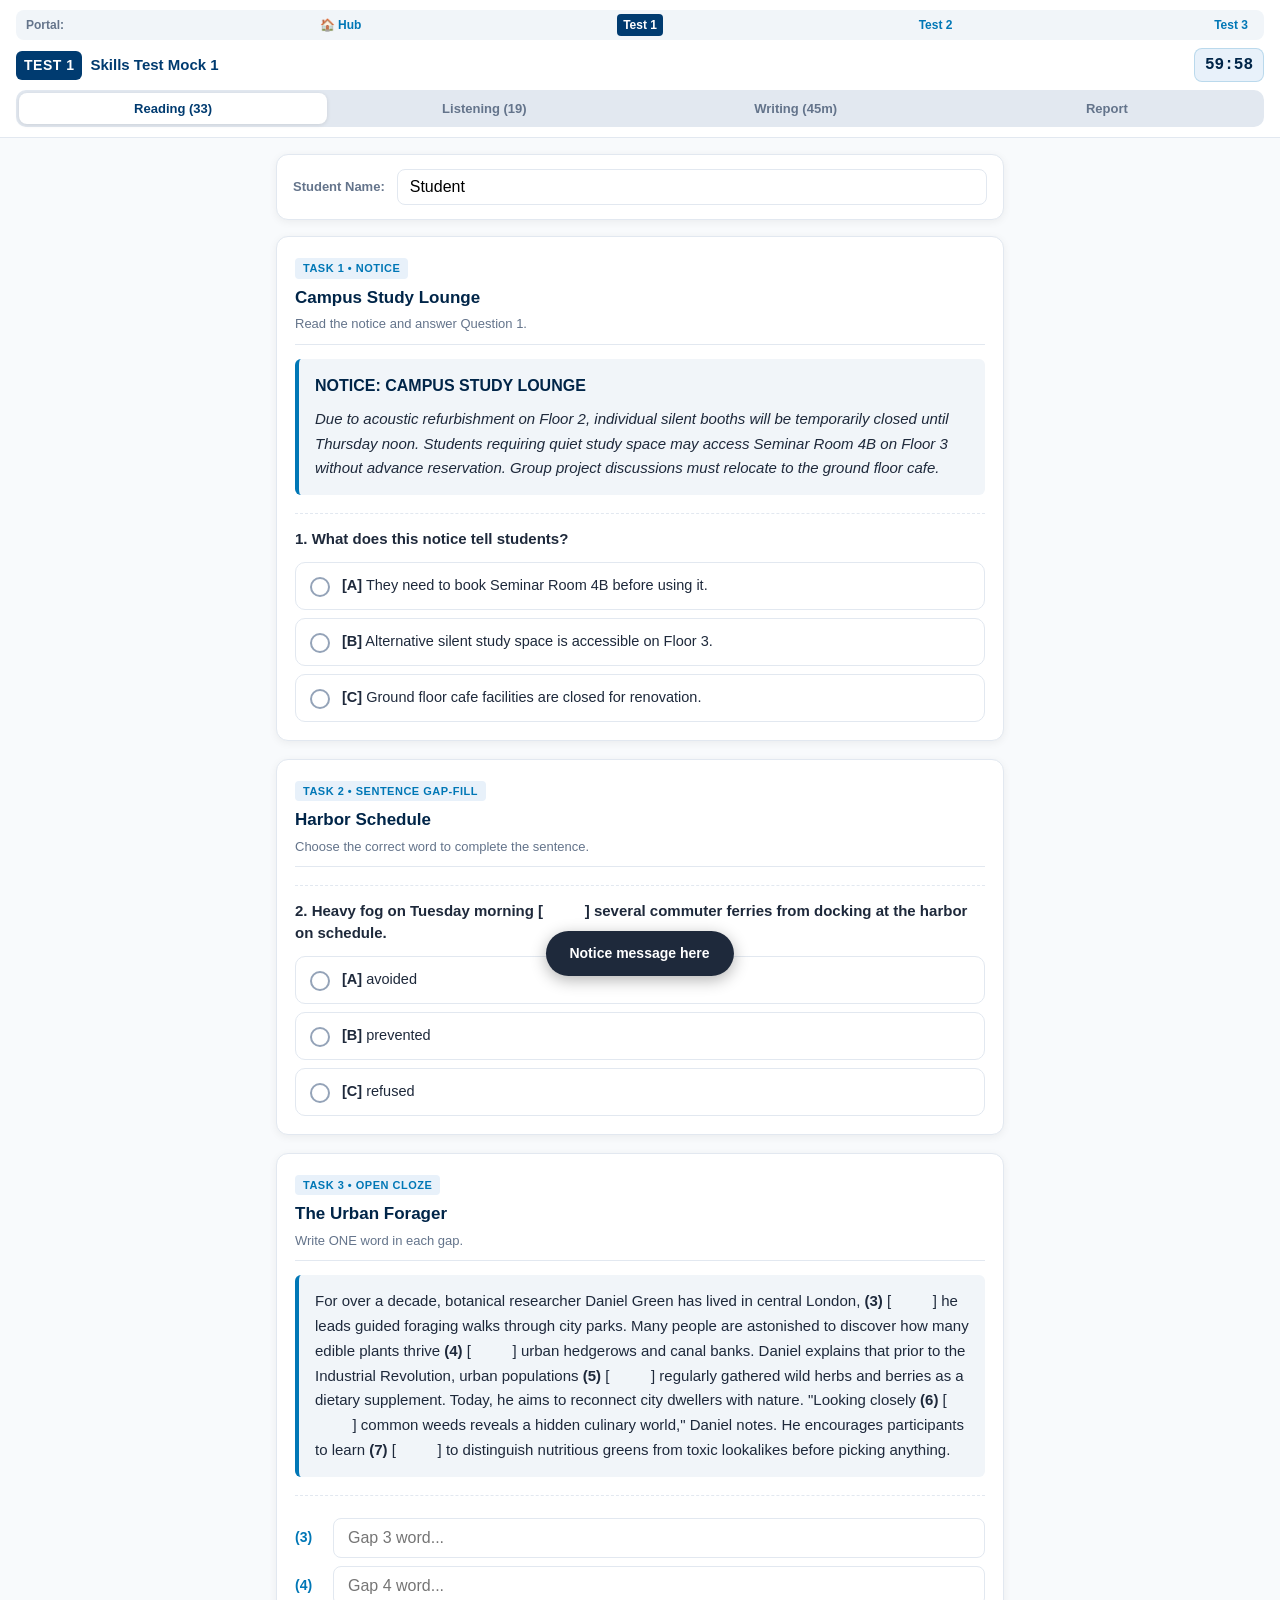
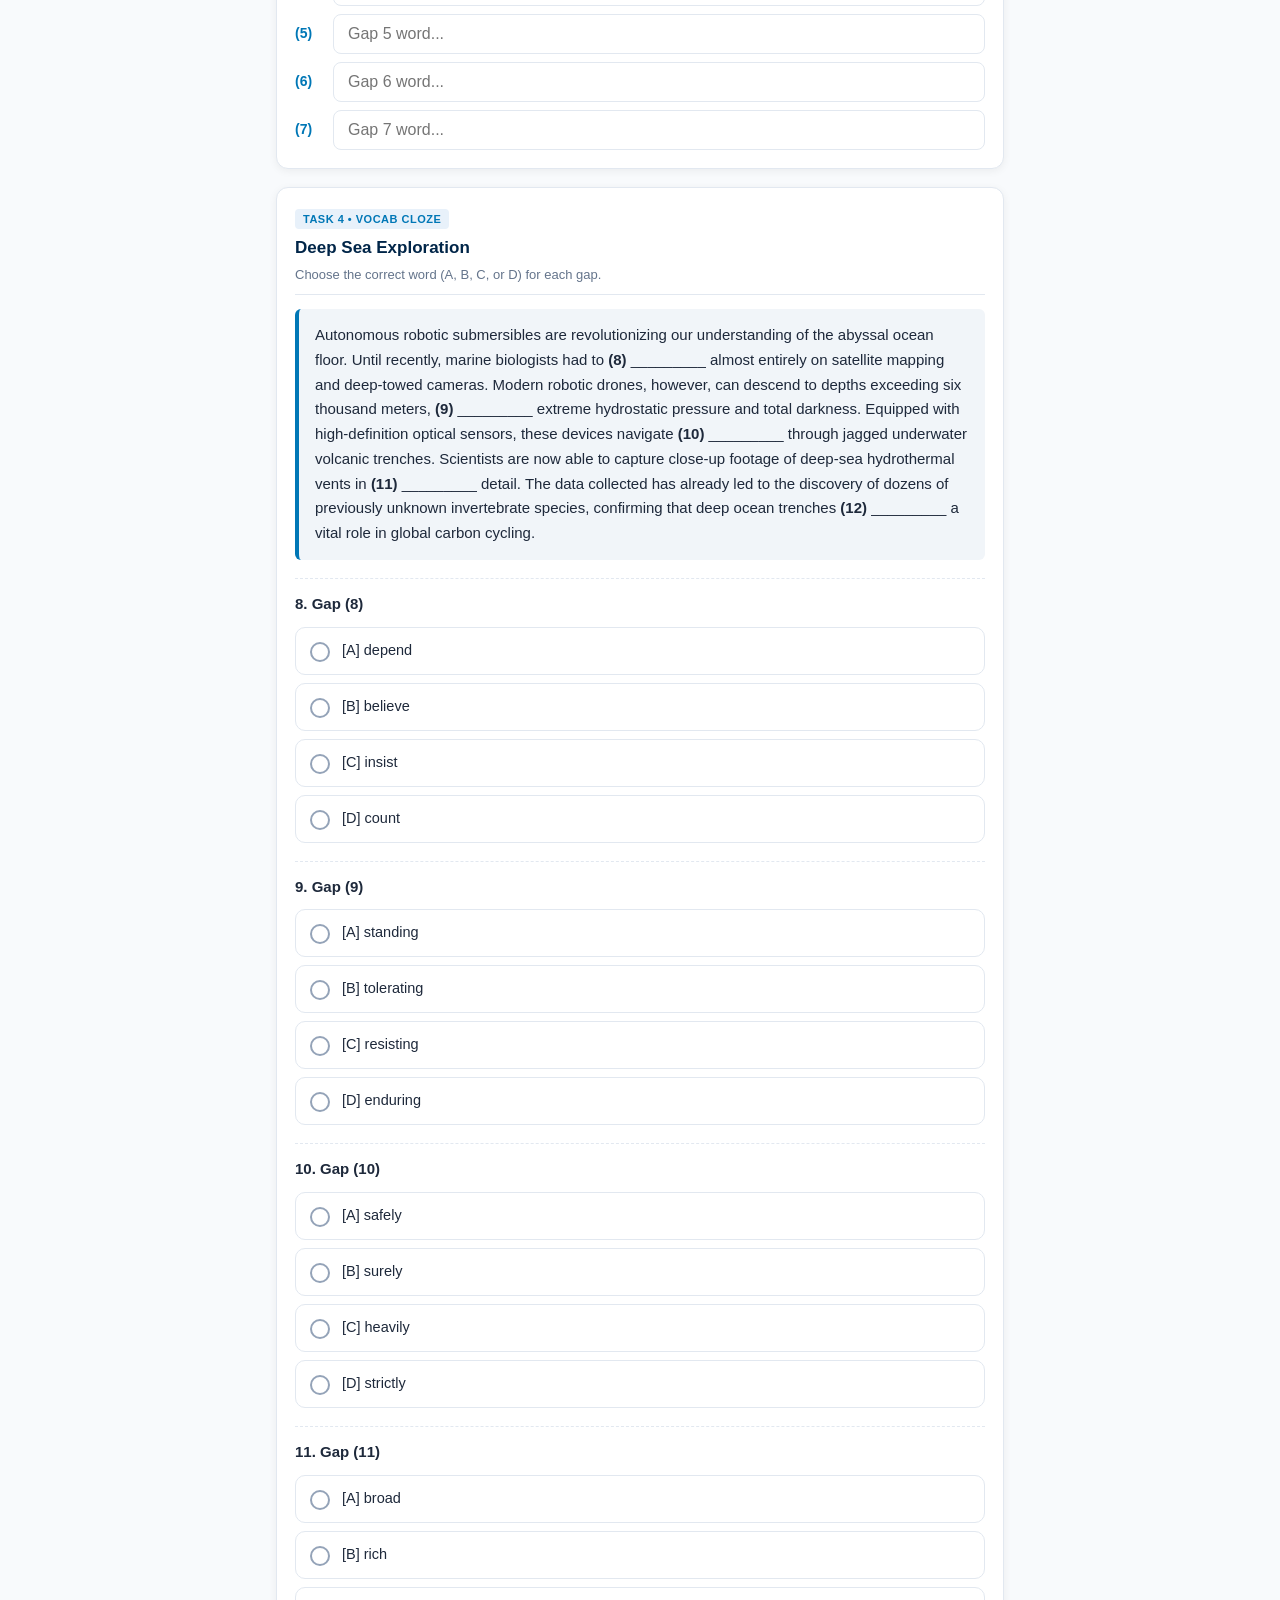
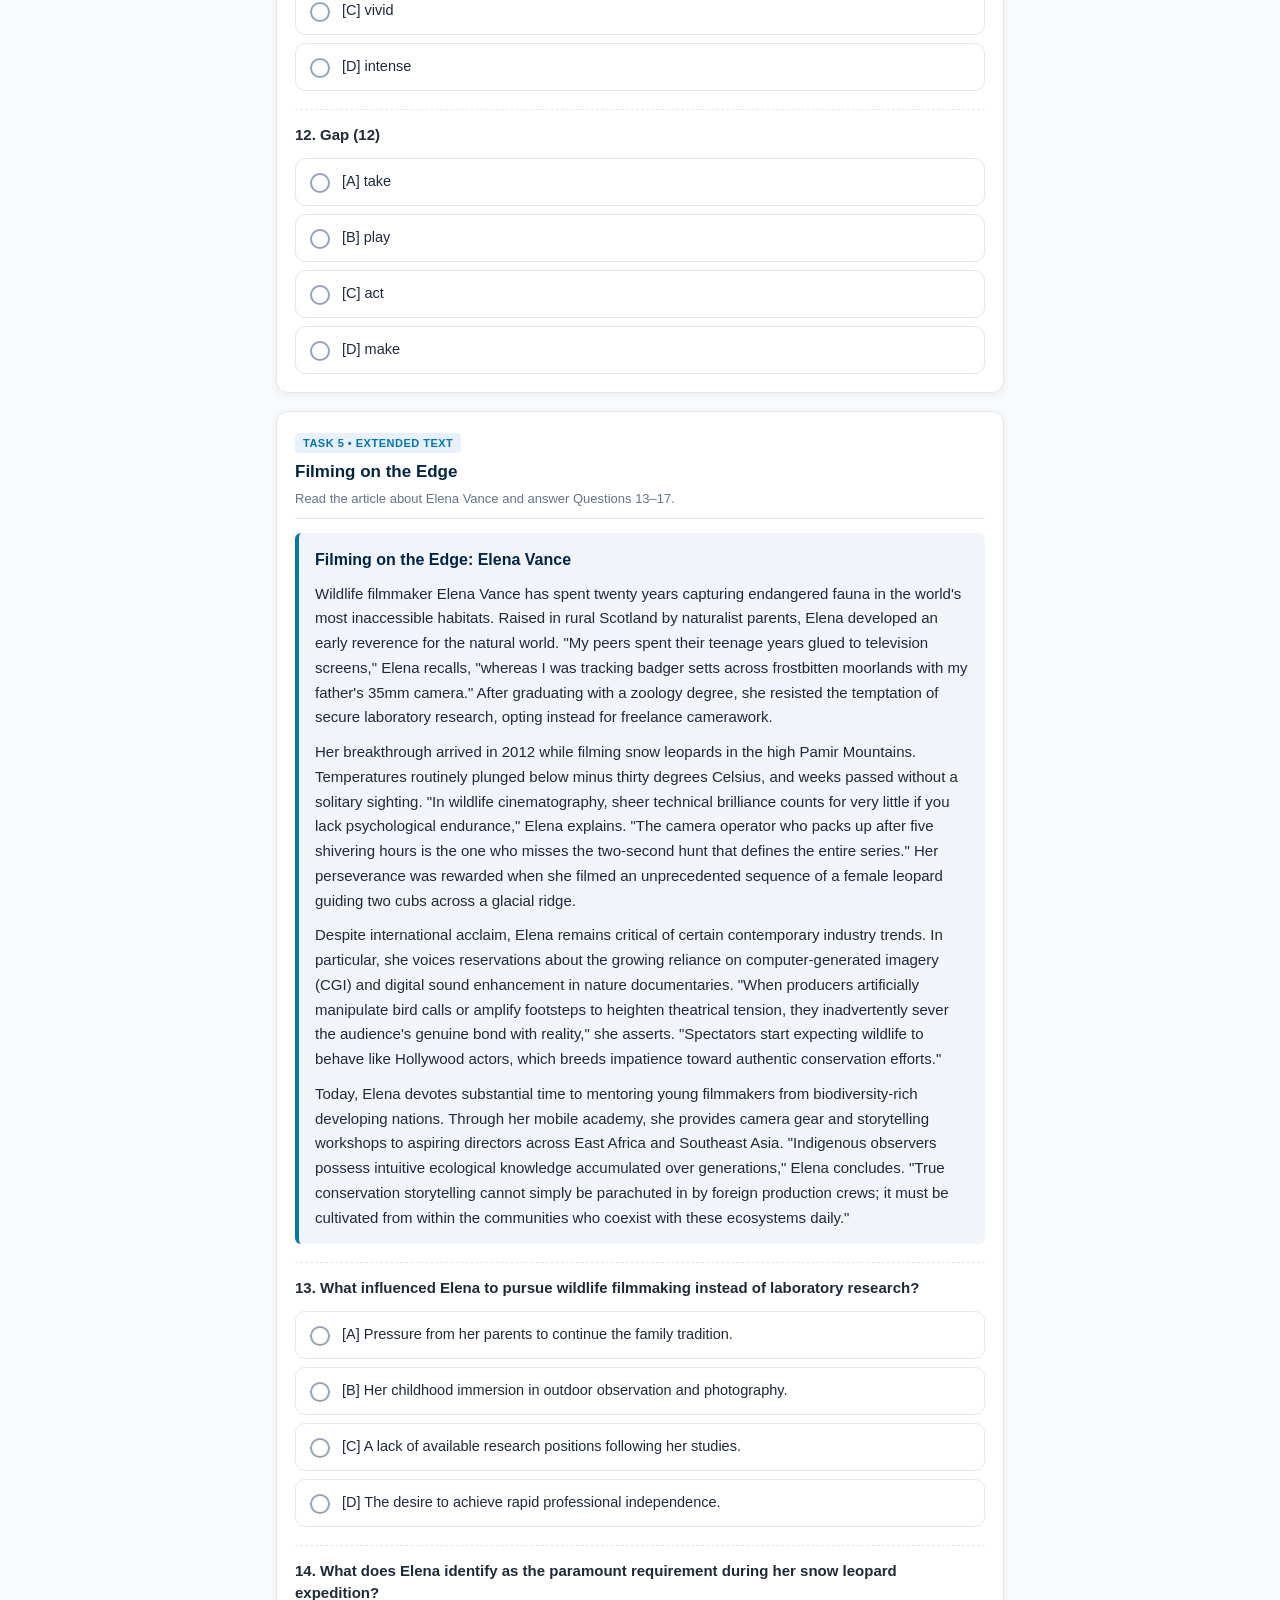
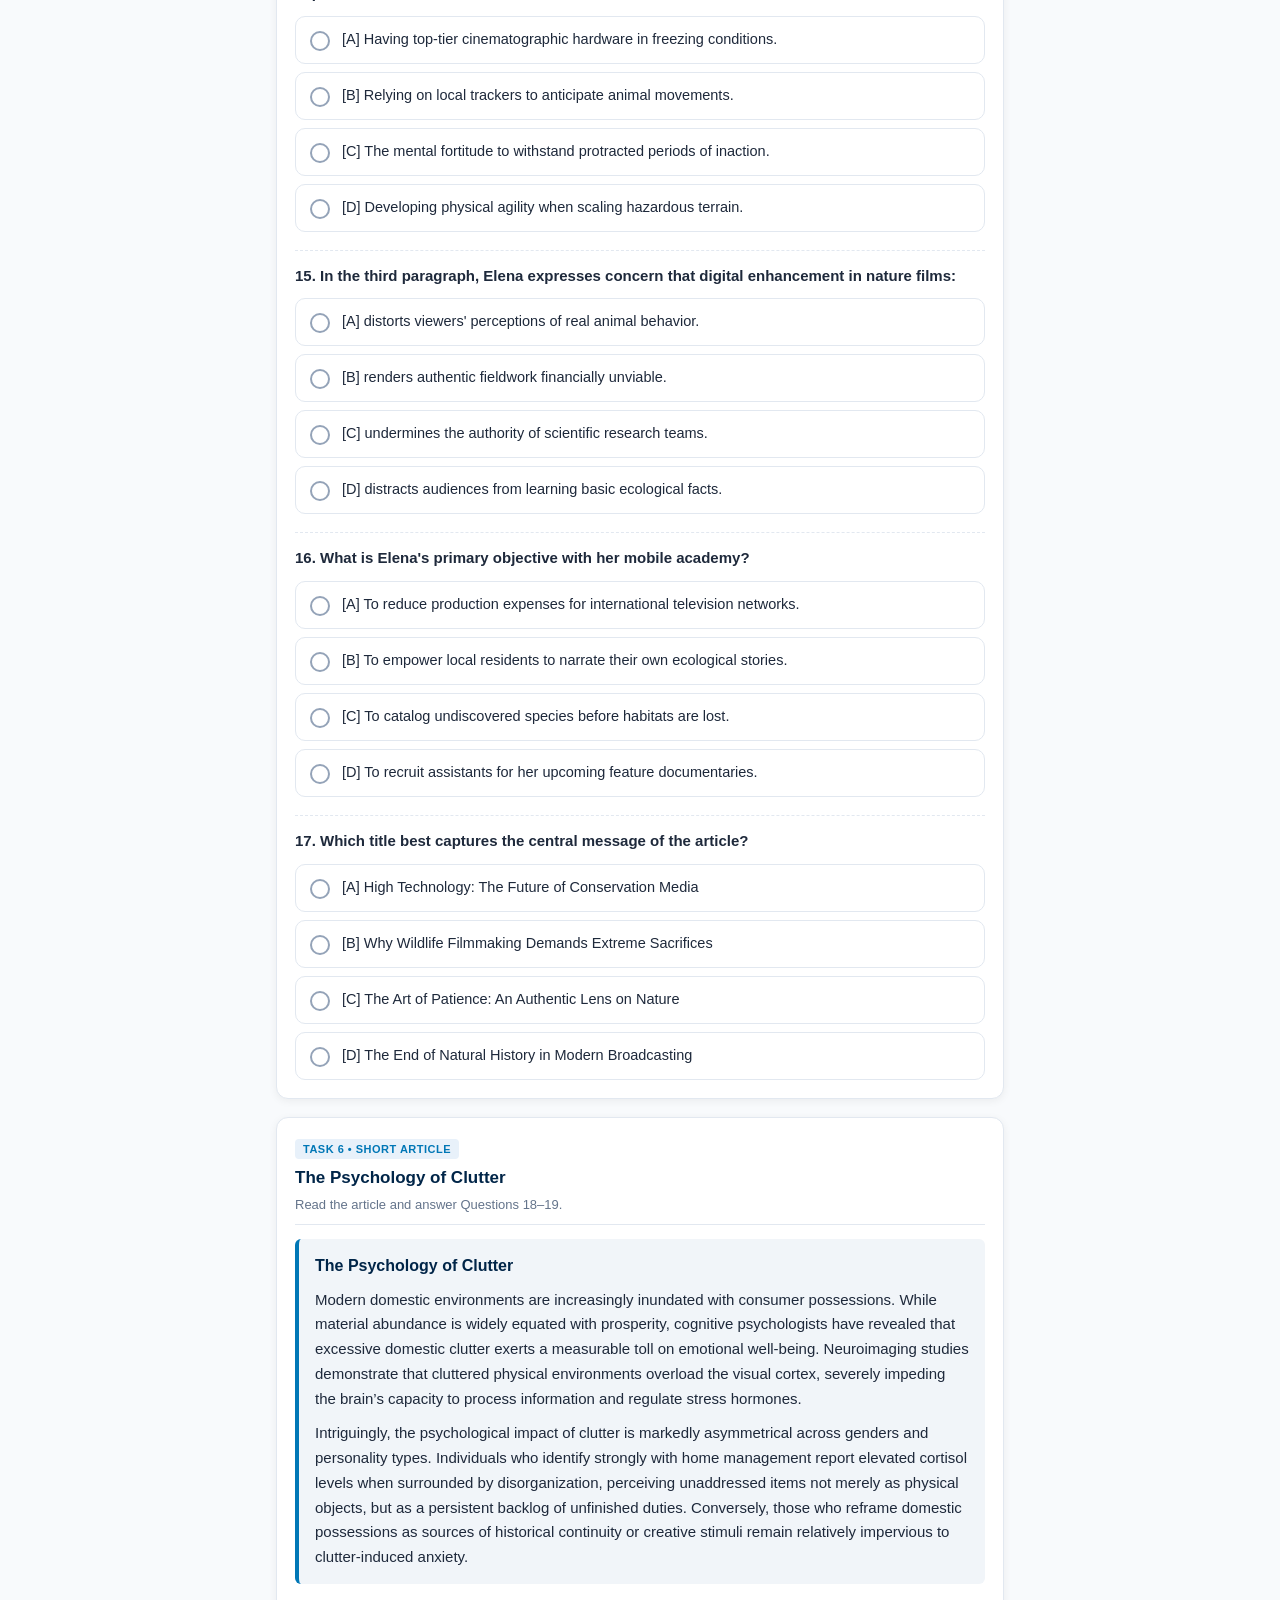
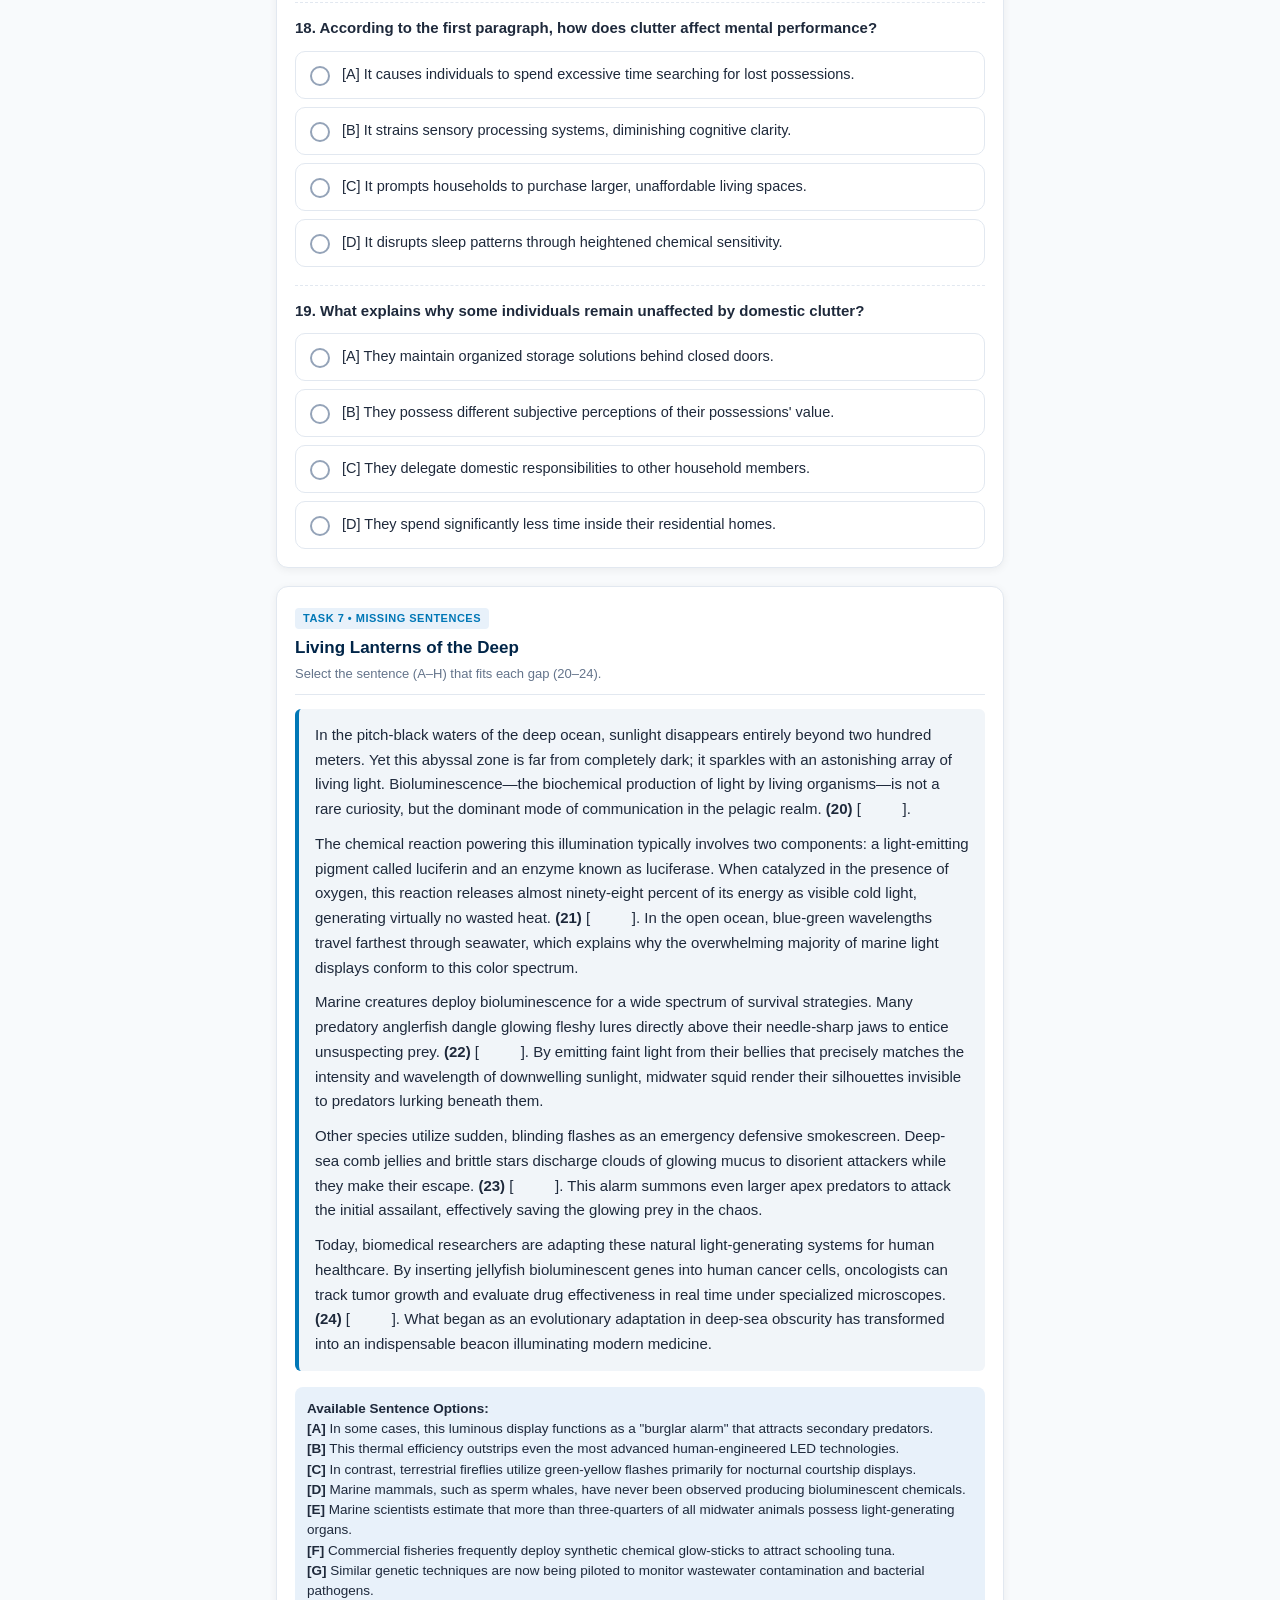
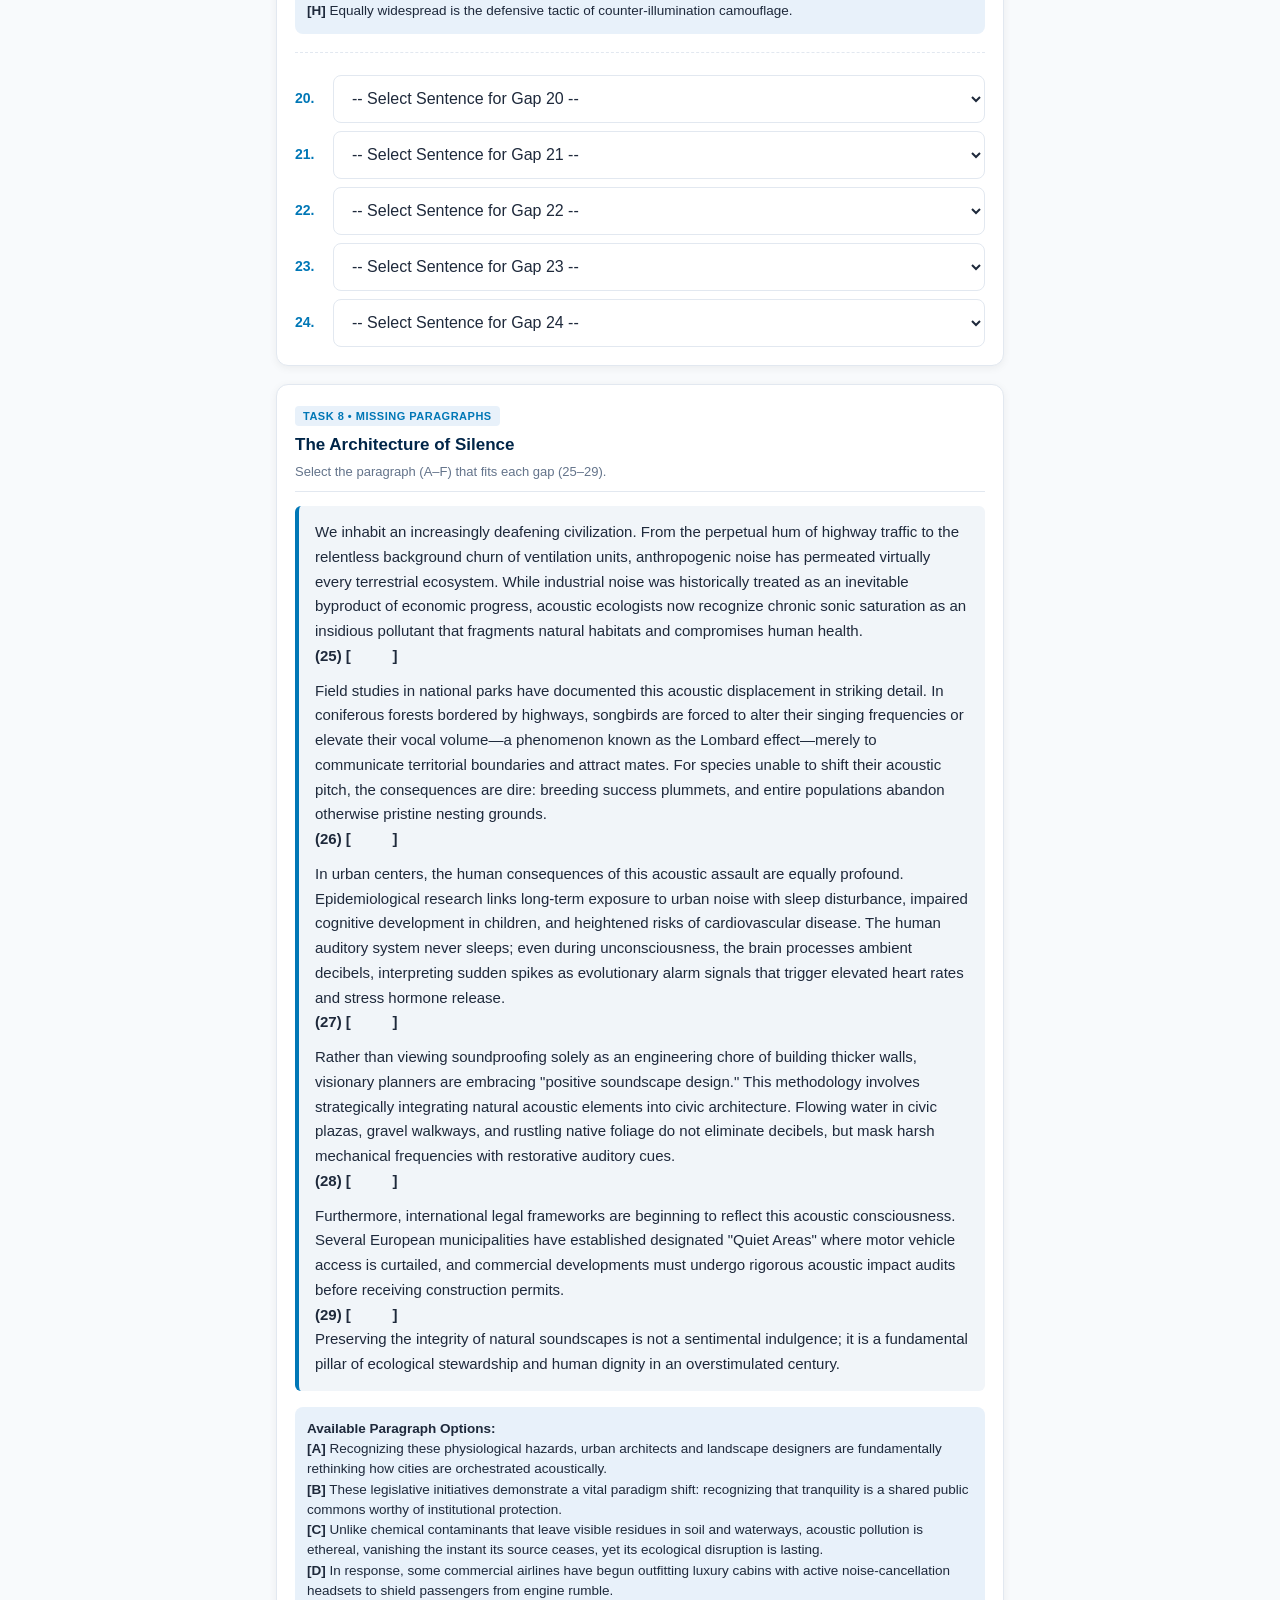
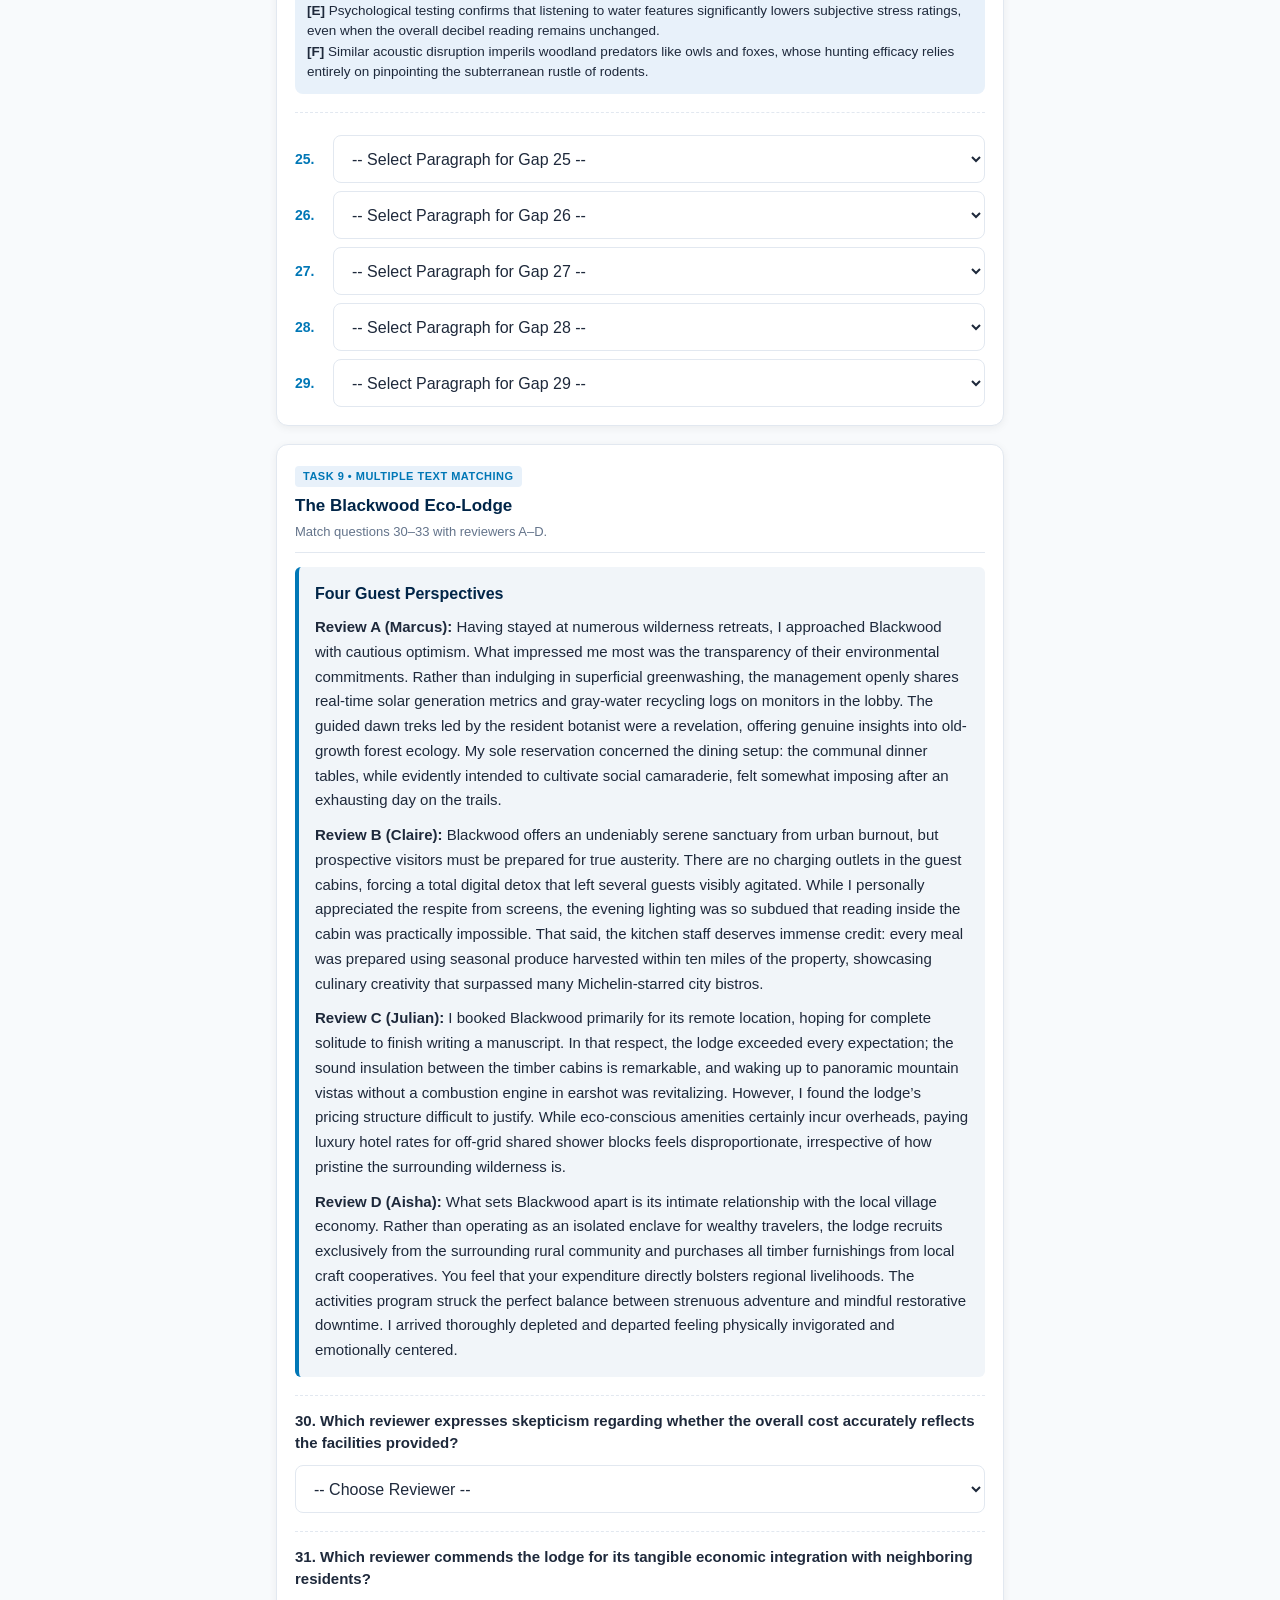
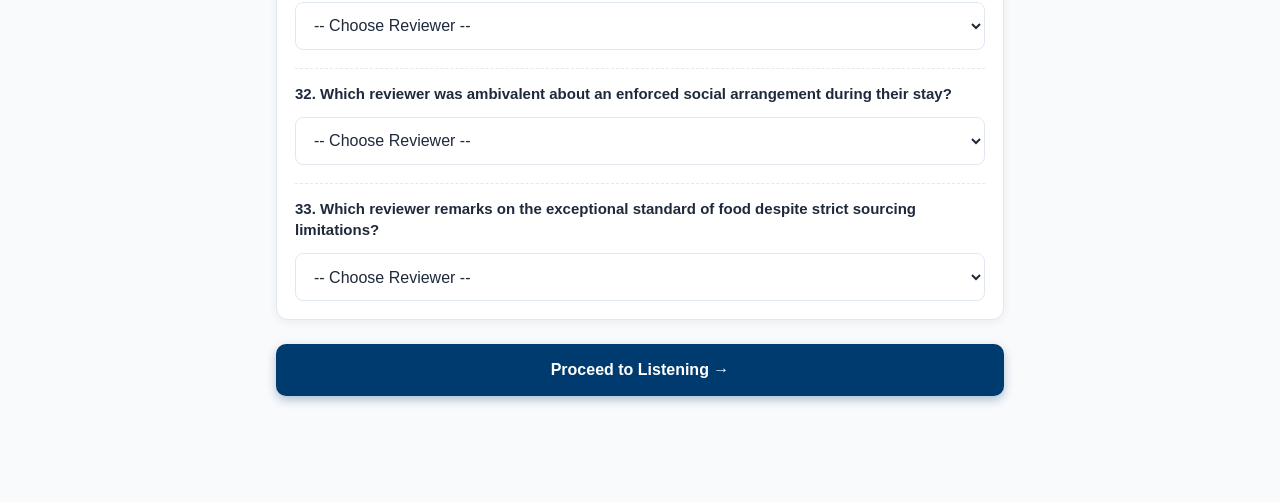
==== mock_test_1/index.html @ 04e4eb29 "Add Mock Test 2 and Mock Test 3 narrative suites with multi-test portal hub" ====
<!DOCTYPE html>
<html lang="en">
<head>
  <meta charset="UTF-8">
  <meta name="viewport" content="width=device-width, initial-scale=1.0, maximum-scale=1.0, user-scalable=no, viewport-fit=cover">
  <title>Cambridge English Skills Test — Mock Test 1</title>
  <style>
    :root {
      --primary: #003b70;
      --primary-dark: #002548;
      --primary-light: #e8f1fa;
      --secondary: #0077b6;
      --accent: #e63946;
      --success: #1b8a5a;
      --success-light: #e6f7ef;
      --warning: #f59e0b;
      --danger: #dc2626;
      --danger-light: #fee2e2;
      --bg: #f8fafc;
      --card-bg: #ffffff;
      --text: #1e293b;
      --text-muted: #64748b;
      --border: #e2e8f0;
      --border-focus: #0077b6;
      --radius: 12px;
      --shadow: 0 2px 8px rgba(0,0,0,0.06);
      --font-family: -apple-system, BlinkMacSystemFont, "Segoe UI", Roboto, Helvetica, Arial, sans-serif;
    }

    * {
      box-sizing: border-box;
      margin: 0;
      padding: 0;
      -webkit-tap-highlight-color: transparent;
      -webkit-text-size-adjust: 100%;
    }

    body {
      font-family: var(--font-family);
      background-color: var(--bg);
      color: var(--text);
      line-height: 1.5;
      padding-bottom: 90px;
    }

    /* Sticky Navigation Header */
    header {
      position: sticky;
      top: 0;
      z-index: 100;
      background: rgba(255, 255, 255, 0.95);
      backdrop-filter: blur(10px);
      -webkit-backdrop-filter: blur(10px);
      border-bottom: 1px solid var(--border);
      padding: max(10px, env(safe-area-inset-top)) 16px 10px;
    }

    .header-top {
      display: flex;
      justify-content: space-between;
      align-items: center;
      margin-bottom: 8px;
    }

    .logo-badge {
      display: flex;
      align-items: center;
      gap: 8px;
    }

    .badge-icon {
      background: var(--primary);
      color: white;
      font-weight: 700;
      font-size: 14px;
      padding: 4px 8px;
      border-radius: 6px;
      letter-spacing: 0.5px;
    }

    .badge-title {
      font-size: 15px;
      font-weight: 700;
      color: var(--primary);
    }

    .timer-badge {
      font-family: monospace;
      font-size: 16px;
      font-weight: 700;
      color: var(--primary-dark);
      background: var(--primary-light);
      padding: 4px 10px;
      border-radius: 8px;
      border: 1px solid rgba(0, 119, 182, 0.2);
    }

    /* Section Tabs */
    .tab-bar {
      display: flex;
      background: #e2e8f0;
      padding: 3px;
      border-radius: 10px;
      gap: 3px;
    }

    .tab-btn {
      flex: 1;
      border: none;
      background: transparent;
      padding: 8px 4px;
      font-size: 13px;
      font-weight: 600;
      color: var(--text-muted);
      border-radius: 8px;
      cursor: pointer;
      text-align: center;
      transition: all 0.2s ease;
      white-space: nowrap;
    }

    .tab-btn.active {
      background: white;
      color: var(--primary);
      box-shadow: 0 1px 4px rgba(0,0,0,0.1);
    }

    .container {
      max-width: 760px;
      margin: 0 auto;
      padding: 16px;
    }

    /* Candidate Info Bar */
    .candidate-card {
      background: white;
      border-radius: var(--radius);
      padding: 14px 16px;
      margin-bottom: 16px;
      box-shadow: var(--shadow);
      border: 1px solid var(--border);
      display: flex;
      gap: 12px;
      align-items: center;
    }

    .candidate-card label {
      font-size: 13px;
      font-weight: 600;
      color: var(--text-muted);
      white-space: nowrap;
    }

    .candidate-card input {
      flex: 1;
      border: 1px solid var(--border);
      border-radius: 8px;
      padding: 8px 12px;
      font-size: 16px; /* Prevents iOS auto-zoom */
      font-family: inherit;
    }

    /* Section Containers */
    .section-view {
      display: none;
    }

    .section-view.active {
      display: block;
      animation: fadeIn 0.2s ease;
    }

    @keyframes fadeIn {
      from { opacity: 0; transform: translateY(4px); }
      to { opacity: 1; transform: translateY(0); }
    }

    /* Task Card */
    .task-card {
      background: var(--card-bg);
      border-radius: var(--radius);
      padding: 18px;
      margin-bottom: 18px;
      box-shadow: var(--shadow);
      border: 1px solid var(--border);
    }

    .task-header {
      border-bottom: 1px solid var(--border);
      padding-bottom: 10px;
      margin-bottom: 14px;
    }

    .task-tag {
      display: inline-block;
      font-size: 11px;
      font-weight: 700;
      text-transform: uppercase;
      letter-spacing: 0.5px;
      color: var(--secondary);
      background: var(--primary-light);
      padding: 2px 8px;
      border-radius: 4px;
      margin-bottom: 6px;
    }

    .task-title {
      font-size: 17px;
      font-weight: 700;
      color: var(--primary-dark);
    }

    .task-instructions {
      font-size: 13px;
      color: var(--text-muted);
      margin-top: 4px;
    }

    /* Reading Passage Box */
    .passage-box {
      background: #f1f5f9;
      border-left: 4px solid var(--secondary);
      border-radius: 6px;
      padding: 14px 16px;
      margin-bottom: 16px;
      font-size: 15px;
      line-height: 1.65;
    }

    .passage-box p {
      margin-bottom: 10px;
    }
    .passage-box p:last-child {
      margin-bottom: 0;
    }

    .passage-title {
      font-weight: 700;
      font-size: 16px;
      color: var(--primary-dark);
      margin-bottom: 8px;
    }

    /* Question Item */
    .question-block {
      margin-top: 18px;
      padding-top: 14px;
      border-top: 1px dashed var(--border);
    }
    .question-block:first-of-type {
      margin-top: 0;
      padding-top: 0;
      border-top: none;
    }

    .question-stem {
      font-size: 15px;
      font-weight: 600;
      color: var(--text);
      margin-bottom: 12px;
      line-height: 1.45;
    }

    /* Radio / Selection Options (Touch-Friendly Cards) */
    .options-grid {
      display: flex;
      flex-direction: column;
      gap: 8px;
    }

    .option-card {
      display: flex;
      align-items: flex-start;
      gap: 12px;
      background: white;
      border: 1.5px solid var(--border);
      border-radius: 10px;
      padding: 12px 14px;
      cursor: pointer;
      transition: all 0.15s ease;
      min-height: 48px; /* Touch target size */
    }

    .option-card:hover, .option-card:active {
      border-color: var(--secondary);
      background: #f8fafc;
    }

    .option-card input[type="radio"] {
      appearance: none;
      -webkit-appearance: none;
      width: 20px;
      height: 20px;
      border: 2px solid #94a3b8;
      border-radius: 50%;
      outline: none;
      margin-top: 2px;
      flex-shrink: 0;
      display: grid;
      place-content: center;
      transition: all 0.2s ease;
    }

    .option-card input[type="radio"]::before {
      content: "";
      width: 10px;
      height: 10px;
      border-radius: 50%;
      transform: scale(0);
      transition: 0.15s transform ease-in-out;
      background: var(--primary);
    }

    .option-card input[type="radio"]:checked {
      border-color: var(--primary);
    }

    .option-card input[type="radio"]:checked::before {
      transform: scale(1);
    }

    .option-card.selected {
      border-color: var(--primary);
      background: var(--primary-light);
    }

    .option-label {
      font-size: 14.5px;
      line-height: 1.4;
      flex: 1;
    }

    /* Text Inputs (Gap Fill) */
    .gap-input-wrap {
      display: flex;
      align-items: center;
      gap: 10px;
      margin-top: 8px;
    }

    .gap-input-wrap span {
      font-weight: 700;
      font-size: 14px;
      color: var(--secondary);
      min-width: 28px;
    }

    .gap-text-input {
      width: 100%;
      border: 1.5px solid var(--border);
      border-radius: 8px;
      padding: 10px 14px;
      font-size: 16px; /* Prevents iOS auto-zoom */
      font-family: inherit;
      transition: border-color 0.2s ease;
    }

    .gap-text-input:focus {
      outline: none;
      border-color: var(--border-focus);
      box-shadow: 0 0 0 3px rgba(0, 119, 182, 0.15);
    }

    /* Select Dropdowns */
    .select-input {
      width: 100%;
      border: 1.5px solid var(--border);
      border-radius: 8px;
      padding: 11px 14px;
      font-size: 16px;
      background: white;
      font-family: inherit;
      min-height: 48px;
      outline: none;
      color: var(--text);
    }

    .select-input:focus {
      border-color: var(--border-focus);
    }

    /* Audio Player Component */
    .audio-player-card {
      background: linear-gradient(135deg, #002548, #003b70);
      color: white;
      border-radius: var(--radius);
      padding: 16px;
      margin-bottom: 18px;
      box-shadow: 0 4px 12px rgba(0, 37, 72, 0.25);
    }

    .audio-player-top {
      display: flex;
      justify-content: space-between;
      align-items: center;
      margin-bottom: 12px;
    }

    .audio-title {
      font-size: 14px;
      font-weight: 700;
      letter-spacing: 0.3px;
    }

    .audio-counter {
      font-size: 12px;
      font-weight: 600;
      background: rgba(255, 255, 255, 0.2);
      padding: 3px 8px;
      border-radius: 20px;
    }

    .audio-counter.depleted {
      background: var(--accent);
      color: white;
    }

    .audio-controls {
      display: flex;
      align-items: center;
      gap: 12px;
    }

    .play-btn {
      width: 48px;
      height: 48px;
      border-radius: 50%;
      border: none;
      background: #00d2d3;
      color: #002548;
      font-size: 18px;
      font-weight: 800;
      cursor: pointer;
      display: grid;
      place-content: center;
      box-shadow: 0 2px 6px rgba(0,0,0,0.2);
      transition: transform 0.1s ease;
      flex-shrink: 0;
    }

    .play-btn:active {
      transform: scale(0.95);
    }

    .play-btn:disabled {
      background: #64748b;
      color: #94a3b8;
      cursor: not-allowed;
      transform: none;
    }

    .audio-progress-bar {
      flex: 1;
      height: 8px;
      background: rgba(255, 255, 255, 0.25);
      border-radius: 4px;
      overflow: hidden;
      position: relative;
    }

    .audio-progress-fill {
      height: 100%;
      width: 0%;
      background: #00d2d3;
      transition: width 0.1s linear;
    }

    .audio-time-label {
      font-size: 12px;
      font-family: monospace;
      color: #cbd5e1;
      min-width: 40px;
      text-align: right;
    }

    /* Writing Section */
    .writing-checklist {
      background: #f0fdf4;
      border: 1px solid #bbf7d0;
      border-radius: 8px;
      padding: 12px;
      margin: 12px 0 16px;
    }

    .writing-checklist h4 {
      font-size: 13px;
      font-weight: 700;
      color: var(--success);
      margin-bottom: 6px;
    }

    .writing-checklist ul {
      list-style: none;
      font-size: 13px;
      color: #166534;
    }

    .writing-checklist li::before {
      content: "✓ ";
      font-weight: bold;
    }

    .essay-textarea {
      width: 100%;
      min-height: 220px;
      border: 1.5px solid var(--border);
      border-radius: 10px;
      padding: 14px;
      font-size: 16px; /* Crucial for iOS Safari */
      font-family: inherit;
      line-height: 1.6;
      resize: vertical;
    }

    .essay-textarea:focus {
      outline: none;
      border-color: var(--border-focus);
      box-shadow: 0 0 0 3px rgba(0, 119, 182, 0.15);
    }

    .writing-footer {
      display: flex;
      justify-content: space-between;
      align-items: center;
      margin-top: 10px;
    }

    .word-count-badge {
      font-size: 13px;
      font-weight: 700;
      padding: 4px 10px;
      border-radius: 6px;
      background: #e2e8f0;
      color: var(--text-muted);
    }

    .word-count-badge.valid {
      background: var(--success-light);
      color: var(--success);
    }

    .save-indicator {
      font-size: 12px;
      color: var(--text-muted);
    }

    /* Action Buttons Bar */
    .action-bar {
      margin-top: 24px;
      display: flex;
      flex-direction: column;
      gap: 10px;
    }

    .btn {
      width: 100%;
      padding: 15px;
      border-radius: 10px;
      font-size: 16px;
      font-weight: 700;
      border: none;
      cursor: pointer;
      text-align: center;
      transition: all 0.2s ease;
      min-height: 52px;
      display: flex;
      align-items: center;
      justify-content: center;
      gap: 8px;
    }

    .btn-primary {
      background: var(--primary);
      color: white;
      box-shadow: 0 4px 10px rgba(0, 59, 112, 0.3);
    }

    .btn-primary:active {
      background: var(--primary-dark);
      transform: translateY(1px);
    }

    .btn-secondary {
      background: white;
      color: var(--primary);
      border: 1.5px solid var(--primary);
    }

    .btn-secondary:active {
      background: var(--primary-light);
    }

    .btn-success {
      background: var(--success);
      color: white;
      box-shadow: 0 4px 10px rgba(27, 138, 90, 0.25);
    }

    /* Results Screen */
    .score-card {
      background: white;
      border-radius: var(--radius);
      padding: 24px 20px;
      box-shadow: var(--shadow);
      text-align: center;
      margin-bottom: 20px;
      border: 1px solid var(--border);
    }

    .cefr-badge {
      display: inline-block;
      font-size: 32px;
      font-weight: 900;
      color: var(--primary);
      background: var(--primary-light);
      padding: 8px 24px;
      border-radius: 12px;
      margin-bottom: 12px;
      letter-spacing: 1px;
    }

    .score-summary {
      display: flex;
      justify-content: center;
      gap: 20px;
      margin: 16px 0;
    }

    .score-sub-box {
      background: #f8fafc;
      padding: 12px 16px;
      border-radius: 8px;
      border: 1px solid var(--border);
    }

    .score-sub-box .val {
      font-size: 22px;
      font-weight: 800;
      color: var(--primary-dark);
    }

    .score-sub-box .lbl {
      font-size: 12px;
      color: var(--text-muted);
      text-transform: uppercase;
      font-weight: 600;
    }

    .feedback-box {
      text-align: left;
      background: #f1f5f9;
      border-radius: 8px;
      padding: 14px;
      font-size: 14px;
      line-height: 1.55;
      margin-top: 14px;
    }

    /* Explanation Card */
    .review-item {
      background: white;
      border-radius: 10px;
      padding: 14px;
      margin-bottom: 12px;
      border: 1px solid var(--border);
    }

    .review-item.correct {
      border-left: 5px solid var(--success);
    }

    .review-item.incorrect {
      border-left: 5px solid var(--danger);
    }

    .review-header {
      display: flex;
      justify-content: space-between;
      align-items: center;
      margin-bottom: 8px;
    }

    .q-number {
      font-weight: 700;
      font-size: 14px;
    }

    .status-badge {
      font-size: 12px;
      font-weight: 700;
      padding: 2px 8px;
      border-radius: 4px;
    }

    .status-badge.correct {
      background: var(--success-light);
      color: var(--success);
    }

    .status-badge.incorrect {
      background: var(--danger-light);
      color: var(--danger);
    }

    .ans-comparison {
      font-size: 13.5px;
      margin-bottom: 8px;
    }

    .rationale-toggle {
      background: none;
      border: none;
      color: var(--secondary);
      font-size: 13px;
      font-weight: 600;
      cursor: pointer;
      display: inline-flex;
      align-items: center;
      gap: 4px;
      padding: 4px 0;
    }

    .rationale-content {
      display: none;
      background: #f8fafc;
      border: 1px solid #e2e8f0;
      border-radius: 8px;
      padding: 12px;
      font-size: 13px;
      margin-top: 8px;
      line-height: 1.5;
    }

    .rationale-content.open {
      display: block;
    }

    /* Toast Notification for Mobile */
    #toast {
      position: fixed;
      bottom: 24px;
      left: 50%;
      transform: translateX(-50%) translateY(100px);
      background: #1e293b;
      color: white;
      padding: 12px 24px;
      border-radius: 30px;
      font-size: 14px;
      font-weight: 600;
      z-index: 1000;
      box-shadow: 0 4px 16px rgba(0,0,0,0.3);
      transition: transform 0.25s ease-out;
      pointer-events: none;
      white-space: nowrap;
    }

    #toast.show {
      transform: translateX(-50%) translateY(0);
    }
  </style>
</head>
<body>

  <!-- Sticky Header -->
  <header>
    <div style="display:flex; justify-content:space-between; align-items:center; background:#f1f5f9; padding:4px 10px; border-radius:8px; margin-bottom:8px; font-size:12px; font-weight:600;">
      <span style="color:#64748b;">Portal:</span>
      <a href="../index.html" style="color:#0077b6; text-decoration:none; padding:2px 6px;">🏠 Hub</a>
      <a href="../mock_test_1/index.html" style="background:#003b70; color:white; text-decoration:none; padding:2px 6px; border-radius:4px;">Test 1</a>
      <a href="../mock_test_2/index.html" style="color:#0077b6; text-decoration:none; padding:2px 6px;">Test 2</a>
      <a href="../mock_test_3/index.html" style="color:#0077b6; text-decoration:none; padding:2px 6px;">Test 3</a>
    </div>
    <div class="header-top">
      <div class="logo-badge">
        <span class="badge-icon">TEST 1</span>
        <span class="badge-title">Skills Test Mock 1</span>
      </div>
      <div class="timer-badge" id="examTimer">60:00</div>
    </div>
    <div class="tab-bar">
      <button class="tab-btn active" onclick="switchSection('reading')">Reading (33)</button>
      <button class="tab-btn" onclick="switchSection('listening')">Listening (19)</button>
      <button class="tab-btn" onclick="switchSection('writing')">Writing (45m)</button>
      <button class="tab-btn" onclick="switchSection('results')">Report</button>
    </div>
  </header>

  <div class="container">

    <!-- Candidate Header -->
    <div class="candidate-card">
      <label for="candidateName">Student Name:</label>
      <input type="text" id="candidateName" placeholder="Enter student name..." value="Student">
    </div>

    <!-- ================= SECTION 1: READING ================= -->
    <div id="section-reading" class="section-view active">
      
      <!-- Task 1: Notice (Q1) -->
      <div class="task-card">
        <div class="task-header">
          <span class="task-tag">Task 1 &bull; Notice</span>
          <h3 class="task-title">Campus Study Lounge</h3>
          <div class="task-instructions">Read the notice and answer Question 1.</div>
        </div>
        <div class="passage-box">
          <div class="passage-title">NOTICE: CAMPUS STUDY LOUNGE</div>
          <p><em>Due to acoustic refurbishment on Floor 2, individual silent booths will be temporarily closed until Thursday noon. Students requiring quiet study space may access Seminar Room 4B on Floor 3 without advance reservation. Group project discussions must relocate to the ground floor cafe.</em></p>
        </div>
        <div class="question-block">
          <div class="question-stem">1. What does this notice tell students?</div>
          <div class="options-grid">
            <label class="option-card" onclick="selectOption(this)">
              <input type="radio" name="r_q1" value="A">
              <span class="option-label"><strong>[A]</strong> They need to book Seminar Room 4B before using it.</span>
            </label>
            <label class="option-card" onclick="selectOption(this)">
              <input type="radio" name="r_q1" value="B">
              <span class="option-label"><strong>[B]</strong> Alternative silent study space is accessible on Floor 3.</span>
            </label>
            <label class="option-card" onclick="selectOption(this)">
              <input type="radio" name="r_q1" value="C">
              <span class="option-label"><strong>[C]</strong> Ground floor cafe facilities are closed for renovation.</span>
            </label>
          </div>
        </div>
      </div>

      <!-- Task 2: Sentence Cloze (Q2) -->
      <div class="task-card">
        <div class="task-header">
          <span class="task-tag">Task 2 &bull; Sentence Gap-Fill</span>
          <h3 class="task-title">Harbor Schedule</h3>
          <div class="task-instructions">Choose the correct word to complete the sentence.</div>
        </div>
        <div class="question-block">
          <div class="question-stem">2. Heavy fog on Tuesday morning [ &nbsp;&nbsp;&nbsp;&nbsp;&nbsp;&nbsp;&nbsp;&nbsp; ] several commuter ferries from docking at the harbor on schedule.</div>
          <div class="options-grid">
            <label class="option-card" onclick="selectOption(this)">
              <input type="radio" name="r_q2" value="A">
              <span class="option-label"><strong>[A]</strong> avoided</span>
            </label>
            <label class="option-card" onclick="selectOption(this)">
              <input type="radio" name="r_q2" value="B">
              <span class="option-label"><strong>[B]</strong> prevented</span>
            </label>
            <label class="option-card" onclick="selectOption(this)">
              <input type="radio" name="r_q2" value="C">
              <span class="option-label"><strong>[C]</strong> refused</span>
            </label>
          </div>
        </div>
      </div>

      <!-- Task 3: Open Gap-Fill (Q3-Q7) -->
      <div class="task-card">
        <div class="task-header">
          <span class="task-tag">Task 3 &bull; Open Cloze</span>
          <h3 class="task-title">The Urban Forager</h3>
          <div class="task-instructions">Write ONE word in each gap.</div>
        </div>
        <div class="passage-box">
          <p>For over a decade, botanical researcher Daniel Green has lived in central London, <strong>(3)</strong> [ &nbsp;&nbsp;&nbsp;&nbsp;&nbsp;&nbsp;&nbsp;&nbsp; ] he leads guided foraging walks through city parks. Many people are astonished to discover how many edible plants thrive <strong>(4)</strong> [ &nbsp;&nbsp;&nbsp;&nbsp;&nbsp;&nbsp;&nbsp;&nbsp; ] urban hedgerows and canal banks. Daniel explains that prior to the Industrial Revolution, urban populations <strong>(5)</strong> [ &nbsp;&nbsp;&nbsp;&nbsp;&nbsp;&nbsp;&nbsp;&nbsp; ] regularly gathered wild herbs and berries as a dietary supplement. Today, he aims to reconnect city dwellers with nature. "Looking closely <strong>(6)</strong> [ &nbsp;&nbsp;&nbsp;&nbsp;&nbsp;&nbsp;&nbsp;&nbsp; ] common weeds reveals a hidden culinary world," Daniel notes. He encourages participants to learn <strong>(7)</strong> [ &nbsp;&nbsp;&nbsp;&nbsp;&nbsp;&nbsp;&nbsp;&nbsp; ] to distinguish nutritious greens from toxic lookalikes before picking anything.</p>
        </div>
        <div class="question-block">
          <div class="gap-input-wrap">
            <span>(3)</span>
            <input type="text" class="gap-text-input" id="r_q3" placeholder="Gap 3 word..." autocomplete="off" autocapitalize="off">
          </div>
          <div class="gap-input-wrap">
            <span>(4)</span>
            <input type="text" class="gap-text-input" id="r_q4" placeholder="Gap 4 word..." autocomplete="off" autocapitalize="off">
          </div>
          <div class="gap-input-wrap">
            <span>(5)</span>
            <input type="text" class="gap-text-input" id="r_q5" placeholder="Gap 5 word..." autocomplete="off" autocapitalize="off">
          </div>
          <div class="gap-input-wrap">
            <span>(6)</span>
            <input type="text" class="gap-text-input" id="r_q6" placeholder="Gap 6 word..." autocomplete="off" autocapitalize="off">
          </div>
          <div class="gap-input-wrap">
            <span>(7)</span>
            <input type="text" class="gap-text-input" id="r_q7" placeholder="Gap 7 word..." autocomplete="off" autocapitalize="off">
          </div>
        </div>
      </div>

      <!-- Task 4: Vocab Cloze (Q8-Q12) -->
      <div class="task-card">
        <div class="task-header">
          <span class="task-tag">Task 4 &bull; Vocab Cloze</span>
          <h3 class="task-title">Deep Sea Exploration</h3>
          <div class="task-instructions">Choose the correct word (A, B, C, or D) for each gap.</div>
        </div>
        <div class="passage-box">
          <p>Autonomous robotic submersibles are revolutionizing our understanding of the abyssal ocean floor. Until recently, marine biologists had to <strong>(8)</strong> _________ almost entirely on satellite mapping and deep-towed cameras. Modern robotic drones, however, can descend to depths exceeding six thousand meters, <strong>(9)</strong> _________ extreme hydrostatic pressure and total darkness. Equipped with high-definition optical sensors, these devices navigate <strong>(10)</strong> _________ through jagged underwater volcanic trenches. Scientists are now able to capture close-up footage of deep-sea hydrothermal vents in <strong>(11)</strong> _________ detail. The data collected has already led to the discovery of dozens of previously unknown invertebrate species, confirming that deep ocean trenches <strong>(12)</strong> _________ a vital role in global carbon cycling.</p>
        </div>
        
        <!-- Q8 -->
        <div class="question-block">
          <div class="question-stem"><strong>8. Gap (8)</strong></div>
          <div class="options-grid">
            <label class="option-card" onclick="selectOption(this)"><input type="radio" name="r_q8" value="A"><span class="option-label">[A] depend</span></label>
            <label class="option-card" onclick="selectOption(this)"><input type="radio" name="r_q8" value="B"><span class="option-label">[B] believe</span></label>
            <label class="option-card" onclick="selectOption(this)"><input type="radio" name="r_q8" value="C"><span class="option-label">[C] insist</span></label>
            <label class="option-card" onclick="selectOption(this)"><input type="radio" name="r_q8" value="D"><span class="option-label">[D] count</span></label>
          </div>
        </div>
        <!-- Q9 -->
        <div class="question-block">
          <div class="question-stem"><strong>9. Gap (9)</strong></div>
          <div class="options-grid">
            <label class="option-card" onclick="selectOption(this)"><input type="radio" name="r_q9" value="A"><span class="option-label">[A] standing</span></label>
            <label class="option-card" onclick="selectOption(this)"><input type="radio" name="r_q9" value="B"><span class="option-label">[B] tolerating</span></label>
            <label class="option-card" onclick="selectOption(this)"><input type="radio" name="r_q9" value="C"><span class="option-label">[C] resisting</span></label>
            <label class="option-card" onclick="selectOption(this)"><input type="radio" name="r_q9" value="D"><span class="option-label">[D] enduring</span></label>
          </div>
        </div>
        <!-- Q10 -->
        <div class="question-block">
          <div class="question-stem"><strong>10. Gap (10)</strong></div>
          <div class="options-grid">
            <label class="option-card" onclick="selectOption(this)"><input type="radio" name="r_q10" value="A"><span class="option-label">[A] safely</span></label>
            <label class="option-card" onclick="selectOption(this)"><input type="radio" name="r_q10" value="B"><span class="option-label">[B] surely</span></label>
            <label class="option-card" onclick="selectOption(this)"><input type="radio" name="r_q10" value="C"><span class="option-label">[C] heavily</span></label>
            <label class="option-card" onclick="selectOption(this)"><input type="radio" name="r_q10" value="D"><span class="option-label">[D] strictly</span></label>
          </div>
        </div>
        <!-- Q11 -->
        <div class="question-block">
          <div class="question-stem"><strong>11. Gap (11)</strong></div>
          <div class="options-grid">
            <label class="option-card" onclick="selectOption(this)"><input type="radio" name="r_q11" value="A"><span class="option-label">[A] broad</span></label>
            <label class="option-card" onclick="selectOption(this)"><input type="radio" name="r_q11" value="B"><span class="option-label">[B] rich</span></label>
            <label class="option-card" onclick="selectOption(this)"><input type="radio" name="r_q11" value="C"><span class="option-label">[C] vivid</span></label>
            <label class="option-card" onclick="selectOption(this)"><input type="radio" name="r_q11" value="D"><span class="option-label">[D] intense</span></label>
          </div>
        </div>
        <!-- Q12 -->
        <div class="question-block">
          <div class="question-stem"><strong>12. Gap (12)</strong></div>
          <div class="options-grid">
            <label class="option-card" onclick="selectOption(this)"><input type="radio" name="r_q12" value="A"><span class="option-label">[A] take</span></label>
            <label class="option-card" onclick="selectOption(this)"><input type="radio" name="r_q12" value="B"><span class="option-label">[B] play</span></label>
            <label class="option-card" onclick="selectOption(this)"><input type="radio" name="r_q12" value="C"><span class="option-label">[C] act</span></label>
            <label class="option-card" onclick="selectOption(this)"><input type="radio" name="r_q12" value="D"><span class="option-label">[D] make</span></label>
          </div>
        </div>
      </div>

      <!-- Task 5: Extended Text Multiple Choice (Q13-Q17) -->
      <div class="task-card">
        <div class="task-header">
          <span class="task-tag">Task 5 &bull; Extended Text</span>
          <h3 class="task-title">Filming on the Edge</h3>
          <div class="task-instructions">Read the article about Elena Vance and answer Questions 13–17.</div>
        </div>
        <div class="passage-box">
          <div class="passage-title">Filming on the Edge: Elena Vance</div>
          <p>Wildlife filmmaker Elena Vance has spent twenty years capturing endangered fauna in the world's most inaccessible habitats. Raised in rural Scotland by naturalist parents, Elena developed an early reverence for the natural world. "My peers spent their teenage years glued to television screens," Elena recalls, "whereas I was tracking badger setts across frostbitten moorlands with my father's 35mm camera." After graduating with a zoology degree, she resisted the temptation of secure laboratory research, opting instead for freelance camerawork.</p>
          <p>Her breakthrough arrived in 2012 while filming snow leopards in the high Pamir Mountains. Temperatures routinely plunged below minus thirty degrees Celsius, and weeks passed without a solitary sighting. "In wildlife cinematography, sheer technical brilliance counts for very little if you lack psychological endurance," Elena explains. "The camera operator who packs up after five shivering hours is the one who misses the two-second hunt that defines the entire series." Her perseverance was rewarded when she filmed an unprecedented sequence of a female leopard guiding two cubs across a glacial ridge.</p>
          <p>Despite international acclaim, Elena remains critical of certain contemporary industry trends. In particular, she voices reservations about the growing reliance on computer-generated imagery (CGI) and digital sound enhancement in nature documentaries. "When producers artificially manipulate bird calls or amplify footsteps to heighten theatrical tension, they inadvertently sever the audience's genuine bond with reality," she asserts. "Spectators start expecting wildlife to behave like Hollywood actors, which breeds impatience toward authentic conservation efforts."</p>
          <p>Today, Elena devotes substantial time to mentoring young filmmakers from biodiversity-rich developing nations. Through her mobile academy, she provides camera gear and storytelling workshops to aspiring directors across East Africa and Southeast Asia. "Indigenous observers possess intuitive ecological knowledge accumulated over generations," Elena concludes. "True conservation storytelling cannot simply be parachuted in by foreign production crews; it must be cultivated from within the communities who coexist with these ecosystems daily."</p>
        </div>

        <div class="question-block">
          <div class="question-stem">13. What influenced Elena to pursue wildlife filmmaking instead of laboratory research?</div>
          <div class="options-grid">
            <label class="option-card" onclick="selectOption(this)"><input type="radio" name="r_q13" value="A"><span class="option-label">[A] Pressure from her parents to continue the family tradition.</span></label>
            <label class="option-card" onclick="selectOption(this)"><input type="radio" name="r_q13" value="B"><span class="option-label">[B] Her childhood immersion in outdoor observation and photography.</span></label>
            <label class="option-card" onclick="selectOption(this)"><input type="radio" name="r_q13" value="C"><span class="option-label">[C] A lack of available research positions following her studies.</span></label>
            <label class="option-card" onclick="selectOption(this)"><input type="radio" name="r_q13" value="D"><span class="option-label">[D] The desire to achieve rapid professional independence.</span></label>
          </div>
        </div>

        <div class="question-block">
          <div class="question-stem">14. What does Elena identify as the paramount requirement during her snow leopard expedition?</div>
          <div class="options-grid">
            <label class="option-card" onclick="selectOption(this)"><input type="radio" name="r_q14" value="A"><span class="option-label">[A] Having top-tier cinematographic hardware in freezing conditions.</span></label>
            <label class="option-card" onclick="selectOption(this)"><input type="radio" name="r_q14" value="B"><span class="option-label">[B] Relying on local trackers to anticipate animal movements.</span></label>
            <label class="option-card" onclick="selectOption(this)"><input type="radio" name="r_q14" value="C"><span class="option-label">[C] The mental fortitude to withstand protracted periods of inaction.</span></label>
            <label class="option-card" onclick="selectOption(this)"><input type="radio" name="r_q14" value="D"><span class="option-label">[D] Developing physical agility when scaling hazardous terrain.</span></label>
          </div>
        </div>

        <div class="question-block">
          <div class="question-stem">15. In the third paragraph, Elena expresses concern that digital enhancement in nature films:</div>
          <div class="options-grid">
            <label class="option-card" onclick="selectOption(this)"><input type="radio" name="r_q15" value="A"><span class="option-label">[A] distorts viewers' perceptions of real animal behavior.</span></label>
            <label class="option-card" onclick="selectOption(this)"><input type="radio" name="r_q15" value="B"><span class="option-label">[B] renders authentic fieldwork financially unviable.</span></label>
            <label class="option-card" onclick="selectOption(this)"><input type="radio" name="r_q15" value="C"><span class="option-label">[C] undermines the authority of scientific research teams.</span></label>
            <label class="option-card" onclick="selectOption(this)"><input type="radio" name="r_q15" value="D"><span class="option-label">[D] distracts audiences from learning basic ecological facts.</span></label>
          </div>
        </div>

        <div class="question-block">
          <div class="question-stem">16. What is Elena's primary objective with her mobile academy?</div>
          <div class="options-grid">
            <label class="option-card" onclick="selectOption(this)"><input type="radio" name="r_q16" value="A"><span class="option-label">[A] To reduce production expenses for international television networks.</span></label>
            <label class="option-card" onclick="selectOption(this)"><input type="radio" name="r_q16" value="B"><span class="option-label">[B] To empower local residents to narrate their own ecological stories.</span></label>
            <label class="option-card" onclick="selectOption(this)"><input type="radio" name="r_q16" value="C"><span class="option-label">[C] To catalog undiscovered species before habitats are lost.</span></label>
            <label class="option-card" onclick="selectOption(this)"><input type="radio" name="r_q16" value="D"><span class="option-label">[D] To recruit assistants for her upcoming feature documentaries.</span></label>
          </div>
        </div>

        <div class="question-block">
          <div class="question-stem">17. Which title best captures the central message of the article?</div>
          <div class="options-grid">
            <label class="option-card" onclick="selectOption(this)"><input type="radio" name="r_q17" value="A"><span class="option-label">[A] High Technology: The Future of Conservation Media</span></label>
            <label class="option-card" onclick="selectOption(this)"><input type="radio" name="r_q17" value="B"><span class="option-label">[B] Why Wildlife Filmmaking Demands Extreme Sacrifices</span></label>
            <label class="option-card" onclick="selectOption(this)"><input type="radio" name="r_q17" value="C"><span class="option-label">[C] The Art of Patience: An Authentic Lens on Nature</span></label>
            <label class="option-card" onclick="selectOption(this)"><input type="radio" name="r_q17" value="D"><span class="option-label">[D] The End of Natural History in Modern Broadcasting</span></label>
          </div>
        </div>
      </div>

      <!-- Task 6: Short Article (Q18-Q19) -->
      <div class="task-card">
        <div class="task-header">
          <span class="task-tag">Task 6 &bull; Short Article</span>
          <h3 class="task-title">The Psychology of Clutter</h3>
          <div class="task-instructions">Read the article and answer Questions 18–19.</div>
        </div>
        <div class="passage-box">
          <div class="passage-title">The Psychology of Clutter</div>
          <p>Modern domestic environments are increasingly inundated with consumer possessions. While material abundance is widely equated with prosperity, cognitive psychologists have revealed that excessive domestic clutter exerts a measurable toll on emotional well-being. Neuroimaging studies demonstrate that cluttered physical environments overload the visual cortex, severely impeding the brain’s capacity to process information and regulate stress hormones.</p>
          <p>Intriguingly, the psychological impact of clutter is markedly asymmetrical across genders and personality types. Individuals who identify strongly with home management report elevated cortisol levels when surrounded by disorganization, perceiving unaddressed items not merely as physical objects, but as a persistent backlog of unfinished duties. Conversely, those who reframe domestic possessions as sources of historical continuity or creative stimuli remain relatively impervious to clutter-induced anxiety.</p>
        </div>

        <div class="question-block">
          <div class="question-stem">18. According to the first paragraph, how does clutter affect mental performance?</div>
          <div class="options-grid">
            <label class="option-card" onclick="selectOption(this)"><input type="radio" name="r_q18" value="A"><span class="option-label">[A] It causes individuals to spend excessive time searching for lost possessions.</span></label>
            <label class="option-card" onclick="selectOption(this)"><input type="radio" name="r_q18" value="B"><span class="option-label">[B] It strains sensory processing systems, diminishing cognitive clarity.</span></label>
            <label class="option-card" onclick="selectOption(this)"><input type="radio" name="r_q18" value="C"><span class="option-label">[C] It prompts households to purchase larger, unaffordable living spaces.</span></label>
            <label class="option-card" onclick="selectOption(this)"><input type="radio" name="r_q18" value="D"><span class="option-label">[D] It disrupts sleep patterns through heightened chemical sensitivity.</span></label>
          </div>
        </div>

        <div class="question-block">
          <div class="question-stem">19. What explains why some individuals remain unaffected by domestic clutter?</div>
          <div class="options-grid">
            <label class="option-card" onclick="selectOption(this)"><input type="radio" name="r_q19" value="A"><span class="option-label">[A] They maintain organized storage solutions behind closed doors.</span></label>
            <label class="option-card" onclick="selectOption(this)"><input type="radio" name="r_q19" value="B"><span class="option-label">[B] They possess different subjective perceptions of their possessions' value.</span></label>
            <label class="option-card" onclick="selectOption(this)"><input type="radio" name="r_q19" value="C"><span class="option-label">[C] They delegate domestic responsibilities to other household members.</span></label>
            <label class="option-card" onclick="selectOption(this)"><input type="radio" name="r_q19" value="D"><span class="option-label">[D] They spend significantly less time inside their residential homes.</span></label>
          </div>
        </div>
      </div>

      <!-- Task 7: Missing Sentences (Q20-Q24) -->
      <div class="task-card">
        <div class="task-header">
          <span class="task-tag">Task 7 &bull; Missing Sentences</span>
          <h3 class="task-title">Living Lanterns of the Deep</h3>
          <div class="task-instructions">Select the sentence (A–H) that fits each gap (20–24).</div>
        </div>
        <div class="passage-box">
          <p>In the pitch-black waters of the deep ocean, sunlight disappears entirely beyond two hundred meters. Yet this abyssal zone is far from completely dark; it sparkles with an astonishing array of living light. Bioluminescence—the biochemical production of light by living organisms—is not a rare curiosity, but the dominant mode of communication in the pelagic realm. <strong>(20)</strong> [ &nbsp;&nbsp;&nbsp;&nbsp;&nbsp;&nbsp;&nbsp;&nbsp; ].</p>
          <p>The chemical reaction powering this illumination typically involves two components: a light-emitting pigment called luciferin and an enzyme known as luciferase. When catalyzed in the presence of oxygen, this reaction releases almost ninety-eight percent of its energy as visible cold light, generating virtually no wasted heat. <strong>(21)</strong> [ &nbsp;&nbsp;&nbsp;&nbsp;&nbsp;&nbsp;&nbsp;&nbsp; ]. In the open ocean, blue-green wavelengths travel farthest through seawater, which explains why the overwhelming majority of marine light displays conform to this color spectrum.</p>
          <p>Marine creatures deploy bioluminescence for a wide spectrum of survival strategies. Many predatory anglerfish dangle glowing fleshy lures directly above their needle-sharp jaws to entice unsuspecting prey. <strong>(22)</strong> [ &nbsp;&nbsp;&nbsp;&nbsp;&nbsp;&nbsp;&nbsp;&nbsp; ]. By emitting faint light from their bellies that precisely matches the intensity and wavelength of downwelling sunlight, midwater squid render their silhouettes invisible to predators lurking beneath them.</p>
          <p>Other species utilize sudden, blinding flashes as an emergency defensive smokescreen. Deep-sea comb jellies and brittle stars discharge clouds of glowing mucus to disorient attackers while they make their escape. <strong>(23)</strong> [ &nbsp;&nbsp;&nbsp;&nbsp;&nbsp;&nbsp;&nbsp;&nbsp; ]. This alarm summons even larger apex predators to attack the initial assailant, effectively saving the glowing prey in the chaos.</p>
          <p>Today, biomedical researchers are adapting these natural light-generating systems for human healthcare. By inserting jellyfish bioluminescent genes into human cancer cells, oncologists can track tumor growth and evaluate drug effectiveness in real time under specialized microscopes. <strong>(24)</strong> [ &nbsp;&nbsp;&nbsp;&nbsp;&nbsp;&nbsp;&nbsp;&nbsp; ]. What began as an evolutionary adaptation in deep-sea obscurity has transformed into an indispensable beacon illuminating modern medicine.</p>
        </div>

        <div style="background:#e8f1fa; padding:12px; border-radius:8px; margin-bottom:14px; font-size:13.5px; line-height:1.5;">
          <strong>Available Sentence Options:</strong><br>
          <strong>[A]</strong> In some cases, this luminous display functions as a "burglar alarm" that attracts secondary predators.<br>
          <strong>[B]</strong> This thermal efficiency outstrips even the most advanced human-engineered LED technologies.<br>
          <strong>[C]</strong> In contrast, terrestrial fireflies utilize green-yellow flashes primarily for nocturnal courtship displays.<br>
          <strong>[D]</strong> Marine mammals, such as sperm whales, have never been observed producing bioluminescent chemicals.<br>
          <strong>[E]</strong> Marine scientists estimate that more than three-quarters of all midwater animals possess light-generating organs.<br>
          <strong>[F]</strong> Commercial fisheries frequently deploy synthetic chemical glow-sticks to attract schooling tuna.<br>
          <strong>[G]</strong> Similar genetic techniques are now being piloted to monitor wastewater contamination and bacterial pathogens.<br>
          <strong>[H]</strong> Equally widespread is the defensive tactic of counter-illumination camouflage.
        </div>

        <div class="question-block">
          <div class="gap-input-wrap">
            <span>20.</span>
            <select class="select-input" id="r_q20">
              <option value="">-- Select Sentence for Gap 20 --</option>
              <option value="A">[A] Functions as a "burglar alarm"</option>
              <option value="B">[B] Thermal efficiency outstrips LEDs</option>
              <option value="C">[C] Terrestrial fireflies courtship</option>
              <option value="D">[D] Marine mammals never observed</option>
              <option value="E">[E] Three-quarters of midwater animals possess organs</option>
              <option value="F">[F] Commercial fisheries glow-sticks</option>
              <option value="G">[G] Piloted to monitor wastewater</option>
              <option value="H">[H] Counter-illumination camouflage</option>
            </select>
          </div>
          <div class="gap-input-wrap">
            <span>21.</span>
            <select class="select-input" id="r_q21">
              <option value="">-- Select Sentence for Gap 21 --</option>
              <option value="A">[A] Functions as a "burglar alarm"</option>
              <option value="B">[B] Thermal efficiency outstrips LEDs</option>
              <option value="C">[C] Terrestrial fireflies courtship</option>
              <option value="D">[D] Marine mammals never observed</option>
              <option value="E">[E] Three-quarters of midwater animals possess organs</option>
              <option value="F">[F] Commercial fisheries glow-sticks</option>
              <option value="G">[G] Piloted to monitor wastewater</option>
              <option value="H">[H] Counter-illumination camouflage</option>
            </select>
          </div>
          <div class="gap-input-wrap">
            <span>22.</span>
            <select class="select-input" id="r_q22">
              <option value="">-- Select Sentence for Gap 22 --</option>
              <option value="A">[A] Functions as a "burglar alarm"</option>
              <option value="B">[B] Thermal efficiency outstrips LEDs</option>
              <option value="C">[C] Terrestrial fireflies courtship</option>
              <option value="D">[D] Marine mammals never observed</option>
              <option value="E">[E] Three-quarters of midwater animals possess organs</option>
              <option value="F">[F] Commercial fisheries glow-sticks</option>
              <option value="G">[G] Piloted to monitor wastewater</option>
              <option value="H">[H] Counter-illumination camouflage</option>
            </select>
          </div>
          <div class="gap-input-wrap">
            <span>23.</span>
            <select class="select-input" id="r_q23">
              <option value="">-- Select Sentence for Gap 23 --</option>
              <option value="A">[A] Functions as a "burglar alarm"</option>
              <option value="B">[B] Thermal efficiency outstrips LEDs</option>
              <option value="C">[C] Terrestrial fireflies courtship</option>
              <option value="D">[D] Marine mammals never observed</option>
              <option value="E">[E] Three-quarters of midwater animals possess organs</option>
              <option value="F">[F] Commercial fisheries glow-sticks</option>
              <option value="G">[G] Piloted to monitor wastewater</option>
              <option value="H">[H] Counter-illumination camouflage</option>
            </select>
          </div>
          <div class="gap-input-wrap">
            <span>24.</span>
            <select class="select-input" id="r_q24">
              <option value="">-- Select Sentence for Gap 24 --</option>
              <option value="A">[A] Functions as a "burglar alarm"</option>
              <option value="B">[B] Thermal efficiency outstrips LEDs</option>
              <option value="C">[C] Terrestrial fireflies courtship</option>
              <option value="D">[D] Marine mammals never observed</option>
              <option value="E">[E] Three-quarters of midwater animals possess organs</option>
              <option value="F">[F] Commercial fisheries glow-sticks</option>
              <option value="G">[G] Piloted to monitor wastewater</option>
              <option value="H">[H] Counter-illumination camouflage</option>
            </select>
          </div>
        </div>
      </div>

      <!-- Task 8: Missing Paragraphs (Q25-Q29) -->
      <div class="task-card">
        <div class="task-header">
          <span class="task-tag">Task 8 &bull; Missing Paragraphs</span>
          <h3 class="task-title">The Architecture of Silence</h3>
          <div class="task-instructions">Select the paragraph (A–F) that fits each gap (25–29).</div>
        </div>
        <div class="passage-box">
          <p>We inhabit an increasingly deafening civilization. From the perpetual hum of highway traffic to the relentless background churn of ventilation units, anthropogenic noise has permeated virtually every terrestrial ecosystem. While industrial noise was historically treated as an inevitable byproduct of economic progress, acoustic ecologists now recognize chronic sonic saturation as an insidious pollutant that fragments natural habitats and compromises human health.<br><strong>(25) [ &nbsp;&nbsp;&nbsp;&nbsp;&nbsp;&nbsp;&nbsp;&nbsp; ]</strong></p>
          <p>Field studies in national parks have documented this acoustic displacement in striking detail. In coniferous forests bordered by highways, songbirds are forced to alter their singing frequencies or elevate their vocal volume—a phenomenon known as the Lombard effect—merely to communicate territorial boundaries and attract mates. For species unable to shift their acoustic pitch, the consequences are dire: breeding success plummets, and entire populations abandon otherwise pristine nesting grounds.<br><strong>(26) [ &nbsp;&nbsp;&nbsp;&nbsp;&nbsp;&nbsp;&nbsp;&nbsp; ]</strong></p>
          <p>In urban centers, the human consequences of this acoustic assault are equally profound. Epidemiological research links long-term exposure to urban noise with sleep disturbance, impaired cognitive development in children, and heightened risks of cardiovascular disease. The human auditory system never sleeps; even during unconsciousness, the brain processes ambient decibels, interpreting sudden spikes as evolutionary alarm signals that trigger elevated heart rates and stress hormone release.<br><strong>(27) [ &nbsp;&nbsp;&nbsp;&nbsp;&nbsp;&nbsp;&nbsp;&nbsp; ]</strong></p>
          <p>Rather than viewing soundproofing solely as an engineering chore of building thicker walls, visionary planners are embracing "positive soundscape design." This methodology involves strategically integrating natural acoustic elements into civic architecture. Flowing water in civic plazas, gravel walkways, and rustling native foliage do not eliminate decibels, but mask harsh mechanical frequencies with restorative auditory cues.<br><strong>(28) [ &nbsp;&nbsp;&nbsp;&nbsp;&nbsp;&nbsp;&nbsp;&nbsp; ]</strong></p>
          <p>Furthermore, international legal frameworks are beginning to reflect this acoustic consciousness. Several European municipalities have established designated "Quiet Areas" where motor vehicle access is curtailed, and commercial developments must undergo rigorous acoustic impact audits before receiving construction permits.<br><strong>(29) [ &nbsp;&nbsp;&nbsp;&nbsp;&nbsp;&nbsp;&nbsp;&nbsp; ]</strong><br>Preserving the integrity of natural soundscapes is not a sentimental indulgence; it is a fundamental pillar of ecological stewardship and human dignity in an overstimulated century.</p>
        </div>

        <div style="background:#e8f1fa; padding:12px; border-radius:8px; margin-bottom:14px; font-size:13.5px; line-height:1.5;">
          <strong>Available Paragraph Options:</strong><br>
          <strong>[A]</strong> Recognizing these physiological hazards, urban architects and landscape designers are fundamentally rethinking how cities are orchestrated acoustically.<br>
          <strong>[B]</strong> These legislative initiatives demonstrate a vital paradigm shift: recognizing that tranquility is a shared public commons worthy of institutional protection.<br>
          <strong>[C]</strong> Unlike chemical contaminants that leave visible residues in soil and waterways, acoustic pollution is ethereal, vanishing the instant its source ceases, yet its ecological disruption is lasting.<br>
          <strong>[D]</strong> In response, some commercial airlines have begun outfitting luxury cabins with active noise-cancellation headsets to shield passengers from engine rumble.<br>
          <strong>[E]</strong> Psychological testing confirms that listening to water features significantly lowers subjective stress ratings, even when the overall decibel reading remains unchanged.<br>
          <strong>[F]</strong> Similar acoustic disruption imperils woodland predators like owls and foxes, whose hunting efficacy relies entirely on pinpointing the subterranean rustle of rodents.
        </div>

        <div class="question-block">
          <div class="gap-input-wrap">
            <span>25.</span>
            <select class="select-input" id="r_q25">
              <option value="">-- Select Paragraph for Gap 25 --</option>
              <option value="A">[A] Recognizing physiological hazards</option>
              <option value="B">[B] Legislative initiatives paradigm shift</option>
              <option value="C">[C] Unlike chemical contaminants ethereal</option>
              <option value="D">[D] Commercial airlines headsets</option>
              <option value="E">[E] Psychological testing on water features</option>
              <option value="F">[F] Imperils woodland predators like owls</option>
            </select>
          </div>
          <div class="gap-input-wrap">
            <span>26.</span>
            <select class="select-input" id="r_q26">
              <option value="">-- Select Paragraph for Gap 26 --</option>
              <option value="A">[A] Recognizing physiological hazards</option>
              <option value="B">[B] Legislative initiatives paradigm shift</option>
              <option value="C">[C] Unlike chemical contaminants ethereal</option>
              <option value="D">[D] Commercial airlines headsets</option>
              <option value="E">[E] Psychological testing on water features</option>
              <option value="F">[F] Imperils woodland predators like owls</option>
            </select>
          </div>
          <div class="gap-input-wrap">
            <span>27.</span>
            <select class="select-input" id="r_q27">
              <option value="">-- Select Paragraph for Gap 27 --</option>
              <option value="A">[A] Recognizing physiological hazards</option>
              <option value="B">[B] Legislative initiatives paradigm shift</option>
              <option value="C">[C] Unlike chemical contaminants ethereal</option>
              <option value="D">[D] Commercial airlines headsets</option>
              <option value="E">[E] Psychological testing on water features</option>
              <option value="F">[F] Imperils woodland predators like owls</option>
            </select>
          </div>
          <div class="gap-input-wrap">
            <span>28.</span>
            <select class="select-input" id="r_q28">
              <option value="">-- Select Paragraph for Gap 28 --</option>
              <option value="A">[A] Recognizing physiological hazards</option>
              <option value="B">[B] Legislative initiatives paradigm shift</option>
              <option value="C">[C] Unlike chemical contaminants ethereal</option>
              <option value="D">[D] Commercial airlines headsets</option>
              <option value="E">[E] Psychological testing on water features</option>
              <option value="F">[F] Imperils woodland predators like owls</option>
            </select>
          </div>
          <div class="gap-input-wrap">
            <span>29.</span>
            <select class="select-input" id="r_q29">
              <option value="">-- Select Paragraph for Gap 29 --</option>
              <option value="A">[A] Recognizing physiological hazards</option>
              <option value="B">[B] Legislative initiatives paradigm shift</option>
              <option value="C">[C] Unlike chemical contaminants ethereal</option>
              <option value="D">[D] Commercial airlines headsets</option>
              <option value="E">[E] Psychological testing on water features</option>
              <option value="F">[F] Imperils woodland predators like owls</option>
            </select>
          </div>
        </div>
      </div>

      <!-- Task 9: Multiple Matching (Q30-Q33) -->
      <div class="task-card">
        <div class="task-header">
          <span class="task-tag">Task 9 &bull; Multiple Text Matching</span>
          <h3 class="task-title">The Blackwood Eco-Lodge</h3>
          <div class="task-instructions">Match questions 30–33 with reviewers A–D.</div>
        </div>
        <div class="passage-box">
          <div class="passage-title">Four Guest Perspectives</div>
          <p><strong>Review A (Marcus):</strong> Having stayed at numerous wilderness retreats, I approached Blackwood with cautious optimism. What impressed me most was the transparency of their environmental commitments. Rather than indulging in superficial greenwashing, the management openly shares real-time solar generation metrics and gray-water recycling logs on monitors in the lobby. The guided dawn treks led by the resident botanist were a revelation, offering genuine insights into old-growth forest ecology. My sole reservation concerned the dining setup: the communal dinner tables, while evidently intended to cultivate social camaraderie, felt somewhat imposing after an exhausting day on the trails.</p>
          <p><strong>Review B (Claire):</strong> Blackwood offers an undeniably serene sanctuary from urban burnout, but prospective visitors must be prepared for true austerity. There are no charging outlets in the guest cabins, forcing a total digital detox that left several guests visibly agitated. While I personally appreciated the respite from screens, the evening lighting was so subdued that reading inside the cabin was practically impossible. That said, the kitchen staff deserves immense credit: every meal was prepared using seasonal produce harvested within ten miles of the property, showcasing culinary creativity that surpassed many Michelin-starred city bistros.</p>
          <p><strong>Review C (Julian):</strong> I booked Blackwood primarily for its remote location, hoping for complete solitude to finish writing a manuscript. In that respect, the lodge exceeded every expectation; the sound insulation between the timber cabins is remarkable, and waking up to panoramic mountain vistas without a combustion engine in earshot was revitalizing. However, I found the lodge’s pricing structure difficult to justify. While eco-conscious amenities certainly incur overheads, paying luxury hotel rates for off-grid shared shower blocks feels disproportionate, irrespective of how pristine the surrounding wilderness is.</p>
          <p><strong>Review D (Aisha):</strong> What sets Blackwood apart is its intimate relationship with the local village economy. Rather than operating as an isolated enclave for wealthy travelers, the lodge recruits exclusively from the surrounding rural community and purchases all timber furnishings from local craft cooperatives. You feel that your expenditure directly bolsters regional livelihoods. The activities program struck the perfect balance between strenuous adventure and mindful restorative downtime. I arrived thoroughly depleted and departed feeling physically invigorated and emotionally centered.</p>
        </div>

        <div class="question-block">
          <div class="question-stem">30. Which reviewer expresses skepticism regarding whether the overall cost accurately reflects the facilities provided?</div>
          <div class="gap-input-wrap">
            <select class="select-input" id="r_q30">
              <option value="">-- Choose Reviewer --</option>
              <option value="A">Review A (Marcus)</option>
              <option value="B">Review B (Claire)</option>
              <option value="C">Review C (Julian)</option>
              <option value="D">Review D (Aisha)</option>
            </select>
          </div>
        </div>

        <div class="question-block">
          <div class="question-stem">31. Which reviewer commends the lodge for its tangible economic integration with neighboring residents?</div>
          <div class="gap-input-wrap">
            <select class="select-input" id="r_q31">
              <option value="">-- Choose Reviewer --</option>
              <option value="A">Review A (Marcus)</option>
              <option value="B">Review B (Claire)</option>
              <option value="C">Review C (Julian)</option>
              <option value="D">Review D (Aisha)</option>
            </select>
          </div>
        </div>

        <div class="question-block">
          <div class="question-stem">32. Which reviewer was ambivalent about an enforced social arrangement during their stay?</div>
          <div class="gap-input-wrap">
            <select class="select-input" id="r_q32">
              <option value="">-- Choose Reviewer --</option>
              <option value="A">Review A (Marcus)</option>
              <option value="B">Review B (Claire)</option>
              <option value="C">Review C (Julian)</option>
              <option value="D">Review D (Aisha)</option>
            </select>
          </div>
        </div>

        <div class="question-block">
          <div class="question-stem">33. Which reviewer remarks on the exceptional standard of food despite strict sourcing limitations?</div>
          <div class="gap-input-wrap">
            <select class="select-input" id="r_q33">
              <option value="">-- Choose Reviewer --</option>
              <option value="A">Review A (Marcus)</option>
              <option value="B">Review B (Claire)</option>
              <option value="C">Review C (Julian)</option>
              <option value="D">Review D (Aisha)</option>
            </select>
          </div>
        </div>
      </div>

      <div class="action-bar">
        <button class="btn btn-primary" onclick="switchSection('listening')">Proceed to Listening &rarr;</button>
      </div>
    </div>

    <!-- ================= SECTION 2: LISTENING ================= -->
    <div id="section-listening" class="section-view">
      
      <!-- Task 1: Cafe Dialogue (Q1) -->
      <div class="task-card">
        <div class="task-header">
          <span class="task-tag">Task 1 &bull; Picture Multiple Choice</span>
          <h3 class="task-title">Lost Property at the Cafe</h3>
          <div class="task-instructions">Listen to the conversation. Cambridge rule: Maximum 2 plays.</div>
        </div>
        
        <div class="audio-player-card">
          <div class="audio-player-top">
            <span class="audio-title">Audio Track: Cafe Lost Item</span>
            <span class="audio-counter" id="badge_q1">Plays left: 2</span>
          </div>
          <div class="audio-controls">
            <button class="play-btn" id="btn_q1" onclick="playAudio('audio_q1', 'btn_q1', 'badge_q1', 'prog_q1', 'time_q1')">&#9658;</button>
            <div class="audio-progress-bar"><div class="audio-progress-fill" id="prog_q1"></div></div>
            <span class="audio-time-label" id="time_q1">0:00</span>
          </div>
          <audio id="audio_q1" src="audio/q1_dialogue.mp3" preload="none"></audio>
        </div>

        <div class="question-block">
          <div class="question-stem">1. Which item did the woman leave behind at the cafe?</div>
          <div class="options-grid">
            <label class="option-card" onclick="selectOption(this)"><input type="radio" name="l_q1" value="A"><span class="option-label">[A] An umbrella</span></label>
            <label class="option-card" onclick="selectOption(this)"><input type="radio" name="l_q1" value="B"><span class="option-label">[B] A smartphone</span></label>
            <label class="option-card" onclick="selectOption(this)"><input type="radio" name="l_q1" value="C"><span class="option-label">[C] A set of car keys</span></label>
          </div>
        </div>
      </div>

      <!-- Task 2: Workshop Dialogue (Q2) -->
      <div class="task-card">
        <div class="task-header">
          <span class="task-tag">Task 2 &bull; Short Dialogue</span>
          <h3 class="task-title">Training Workshop Reflection</h3>
          <div class="task-instructions">Listen to two colleagues discussing a workshop.</div>
        </div>

        <div class="audio-player-card">
          <div class="audio-player-top">
            <span class="audio-title">Audio Track: Workshop Feedback</span>
            <span class="audio-counter" id="badge_q2">Plays left: 2</span>
          </div>
          <div class="audio-controls">
            <button class="play-btn" id="btn_q2" onclick="playAudio('audio_q2', 'btn_q2', 'badge_q2', 'prog_q2', 'time_q2')">&#9658;</button>
            <div class="audio-progress-bar"><div class="audio-progress-fill" id="prog_q2"></div></div>
            <span class="audio-time-label" id="time_q2">0:00</span>
          </div>
          <audio id="audio_q2" src="audio/q2_dialogue.mp3" preload="none"></audio>
        </div>

        <div class="question-block">
          <div class="question-stem">2. What did both speakers agree was the most valuable part of the morning?</div>
          <div class="options-grid">
            <label class="option-card" onclick="selectOption(this)"><input type="radio" name="l_q2" value="A"><span class="option-label">[A] The energetic delivery style of the main presenter</span></label>
            <label class="option-card" onclick="selectOption(this)"><input type="radio" name="l_q2" value="B"><span class="option-label">[B] The collaborative group roleplay activities</span></label>
            <label class="option-card" onclick="selectOption(this)"><input type="radio" name="l_q2" value="C"><span class="option-label">[C] The practical demonstration of automated scheduling tools</span></label>
          </div>
        </div>
      </div>

      <!-- Task 3: Marcus Thorne Interview (Q3-Q7) -->
      <div class="task-card">
        <div class="task-header">
          <span class="task-tag">Task 3 &bull; Extended Interview</span>
          <h3 class="task-title">Acoustic Engineering with Marcus Thorne</h3>
          <div class="task-instructions">Listen to the interview and answer Questions 3–7.</div>
        </div>

        <div class="audio-player-card">
          <div class="audio-player-top">
            <span class="audio-title">Audio Track: Marcus Thorne Interview</span>
            <span class="audio-counter" id="badge_q3_7">Plays left: 2</span>
          </div>
          <div class="audio-controls">
            <button class="play-btn" id="btn_q3_7" onclick="playAudio('audio_q3_7', 'btn_q3_7', 'badge_q3_7', 'prog_q3_7', 'time_q3_7')">&#9658;</button>
            <div class="audio-progress-bar"><div class="audio-progress-fill" id="prog_q3_7"></div></div>
            <span class="audio-time-label" id="time_q3_7">0:00</span>
          </div>
          <audio id="audio_q3_7" src="audio/q3_q7_interview.mp3" preload="none"></audio>
        </div>

        <div class="question-block">
          <div class="question-stem">3. What originally motivated Marcus to specialize in outdoor acoustic engineering?</div>
          <div class="options-grid">
            <label class="option-card" onclick="selectOption(this)"><input type="radio" name="l_q3" value="A"><span class="option-label">[A] Frustration with acoustic limitations of concert halls</span></label>
            <label class="option-card" onclick="selectOption(this)"><input type="radio" name="l_q3" value="B"><span class="option-label">[B] Observing the worsening sonic environment in modern cities</span></label>
            <label class="option-card" onclick="selectOption(this)"><input type="radio" name="l_q3" value="C"><span class="option-label">[C] Academic encouragement during his undergraduate zoology degree</span></label>
          </div>
        </div>

        <div class="question-block">
          <div class="question-stem">4. Why does Marcus advise against constructing solid concrete noise barriers?</div>
          <div class="options-grid">
            <label class="option-card" onclick="selectOption(this)"><input type="radio" name="l_q4" value="A"><span class="option-label">[A] They deteriorate rapidly under changing weather conditions.</span></label>
            <label class="option-card" onclick="selectOption(this)"><input type="radio" name="l_q4" value="B"><span class="option-label">[B] They reflect and redistribute acoustic energy rather than absorbing it.</span></label>
            <label class="option-card" onclick="selectOption(this)"><input type="radio" name="l_q4" value="C"><span class="option-label">[C] They are prohibitively expensive for municipal councils to maintain.</span></label>
          </div>
        </div>

        <div class="question-block">
          <div class="question-stem">5. What does Marcus cite as the principal obstacle when collaborating with urban planners?</div>
          <div class="options-grid">
            <label class="option-card" onclick="selectOption(this)"><input type="radio" name="l_q5" value="A"><span class="option-label">[A] A lack of awareness regarding noise as a genuine health hazard</span></label>
            <label class="option-card" onclick="selectOption(this)"><input type="radio" name="l_q5" value="B"><span class="option-label">[B] Disagreements concerning architectural aesthetics</span></label>
            <label class="option-card" onclick="selectOption(this)"><input type="radio" name="l_q5" value="C"><span class="option-label">[C] Strict municipal zoning bylaws restricting water features</span></label>
          </div>
        </div>

        <div class="question-block">
          <div class="question-stem">6. The terraced fountain in Riverside Plaza succeeded primarily because it:</div>
          <div class="options-grid">
            <label class="option-card" onclick="selectOption(this)"><input type="radio" name="l_q6" value="A"><span class="option-label">[A] completely eliminated mechanical engine frequencies.</span></label>
            <label class="option-card" onclick="selectOption(this)"><input type="radio" name="l_q6" value="B"><span class="option-label">[B] produced a gentle background sound that masked louder traffic noise.</span></label>
            <label class="option-card" onclick="selectOption(this)"><input type="radio" name="l_q6" value="C"><span class="option-label">[C] encouraged pedestrians to gather in the center of the square.</span></label>
          </div>
        </div>

        <div class="question-block">
          <div class="question-stem">7. What advice does Marcus offer young engineers starting out in acoustics?</div>
          <div class="options-grid">
            <label class="option-card" onclick="selectOption(this)"><input type="radio" name="l_q7" value="A"><span class="option-label">[A] Invest in the latest computerized acoustic simulation software.</span></label>
            <label class="option-card" onclick="selectOption(this)"><input type="radio" name="l_q7" value="B"><span class="option-label">[B] Spend time listening directly to real-world environments.</span></label>
            <label class="option-card" onclick="selectOption(this)"><input type="radio" name="l_q7" value="C"><span class="option-label">[C] Partner with local architects during early project planning.</span></label>
          </div>
        </div>
      </div>

      <!-- Task 4: Sustainable Fashion (Q8-Q9) -->
      <div class="task-card">
        <div class="task-header">
          <span class="task-tag">Task 4 &bull; Discussion</span>
          <h3 class="task-title">Clothing Rental Services</h3>
          <div class="task-instructions">Listen to David and Sarah talking about fashion rentals.</div>
        </div>

        <div class="audio-player-card">
          <div class="audio-player-top">
            <span class="audio-title">Audio Track: Fashion Rental Discussion</span>
            <span class="audio-counter" id="badge_q8_9">Plays left: 2</span>
          </div>
          <div class="audio-controls">
            <button class="play-btn" id="btn_q8_9" onclick="playAudio('audio_q8_9', 'btn_q8_9', 'badge_q8_9', 'prog_q8_9', 'time_q8_9')">&#9658;</button>
            <div class="audio-progress-bar"><div class="audio-progress-fill" id="prog_q8_9"></div></div>
            <span class="audio-time-label" id="time_q8_9">0:00</span>
          </div>
          <audio id="audio_q8_9" src="audio/q8_q9_discussion.mp3" preload="none"></audio>
        </div>

        <div class="question-block">
          <div class="question-stem">8. Why did Sarah decide to use a clothing rental service?</div>
          <div class="options-grid">
            <label class="option-card" onclick="selectOption(this)"><input type="radio" name="l_q8" value="A"><span class="option-label">[A] To keep up with rapidly changing seasonal trends</span></label>
            <label class="option-card" onclick="selectOption(this)"><input type="radio" name="l_q8" value="B"><span class="option-label">[B] To avoid buying expensive formal attire for one-off occasions</span></label>
            <label class="option-card" onclick="selectOption(this)"><input type="radio" name="l_q8" value="C"><span class="option-label">[C] To save closet space in her compact apartment</span></label>
          </div>
        </div>

        <div class="question-block">
          <div class="question-stem">9. What concern do both speakers share regarding renting everyday clothing?</div>
          <div class="options-grid">
            <label class="option-card" onclick="selectOption(this)"><input type="radio" name="l_q9" value="A"><span class="option-label">[A] The delivery and cleaning logistics undermine environmental benefits.</span></label>
            <label class="option-card" onclick="selectOption(this)"><input type="radio" name="l_q9" value="B"><span class="option-label">[B] The rental fees exceed the price of purchasing cheap retail garments.</span></label>
            <label class="option-card" onclick="selectOption(this)"><input type="radio" name="l_q9" value="C"><span class="option-label">[C] The quality of rented everyday garments deteriorates too quickly.</span></label>
          </div>
        </div>
      </div>

      <!-- Task 5: Running Monologues (Q10-Q14) -->
      <div class="task-card">
        <div class="task-header">
          <span class="task-tag">Task 5 &bull; Multiple Matching</span>
          <h3 class="task-title">Why Run? Five Perspectives</h3>
          <div class="task-instructions">Match what each speaker values most about running (A–H).</div>
        </div>

        <div class="audio-player-card">
          <div class="audio-player-top">
            <span class="audio-title">Audio Track: 5 Runners</span>
            <span class="audio-counter" id="badge_q10_14">Plays left: 2</span>
          </div>
          <div class="audio-controls">
            <button class="play-btn" id="btn_q10_14" onclick="playAudio('audio_q10_14', 'btn_q10_14', 'badge_q10_14', 'prog_q10_14', 'time_q10_14')">&#9658;</button>
            <div class="audio-progress-bar"><div class="audio-progress-fill" id="prog_q10_14"></div></div>
            <span class="audio-time-label" id="time_q10_14">0:00</span>
          </div>
          <audio id="audio_q10_14" src="audio/q10_q14_speakers.mp3" preload="none"></audio>
        </div>

        <div style="background:#e8f1fa; padding:12px; border-radius:8px; margin-bottom:14px; font-size:13.5px; line-height:1.5;">
          <strong>List of Reasons:</strong><br>
          <strong>[A]</strong> The social camaraderie of training with a supportive group<br>
          <strong>[B]</strong> Lowering personal medical risk factors following clinical advice<br>
          <strong>[C]</strong> The opportunity to explore unfamiliar cities from a unique vantage point<br>
          <strong>[D]</strong> Releasing stress and achieving mental clarity away from work<br>
          <strong>[E]</strong> Recovering physical mobility following an orthopedic injury<br>
          <strong>[F]</strong> The satisfaction of measuring progress against clear objective benchmarks<br>
          <strong>[G]</strong> Participating in fundraising events for charitable organizations<br>
          <strong>[H]</strong> Enjoying peaceful nature trails in mountainous wilderness
        </div>

        <div class="question-block">
          <div class="gap-input-wrap">
            <span>10.</span>
            <select class="select-input" id="l_q10">
              <option value="">-- Speaker 1 Reason --</option>
              <option value="A">[A] Social camaraderie with group</option>
              <option value="B">[B] Lowering medical risk factors</option>
              <option value="C">[C] Explore unfamiliar cities</option>
              <option value="D">[D] Releasing stress / mental clarity</option>
              <option value="E">[E] Recovering mobility after injury</option>
              <option value="F">[F] Measuring objective benchmarks</option>
              <option value="G">[G] Fundraising charity events</option>
              <option value="H">[H] Peaceful mountain trails</option>
            </select>
          </div>
          <div class="gap-input-wrap">
            <span>11.</span>
            <select class="select-input" id="l_q11">
              <option value="">-- Speaker 2 Reason --</option>
              <option value="A">[A] Social camaraderie with group</option>
              <option value="B">[B] Lowering medical risk factors</option>
              <option value="C">[C] Explore unfamiliar cities</option>
              <option value="D">[D] Releasing stress / mental clarity</option>
              <option value="E">[E] Recovering mobility after injury</option>
              <option value="F">[F] Measuring objective benchmarks</option>
              <option value="G">[G] Fundraising charity events</option>
              <option value="H">[H] Peaceful mountain trails</option>
            </select>
          </div>
          <div class="gap-input-wrap">
            <span>12.</span>
            <select class="select-input" id="l_q12">
              <option value="">-- Speaker 3 Reason --</option>
              <option value="A">[A] Social camaraderie with group</option>
              <option value="B">[B] Lowering medical risk factors</option>
              <option value="C">[C] Explore unfamiliar cities</option>
              <option value="D">[D] Releasing stress / mental clarity</option>
              <option value="E">[E] Recovering mobility after injury</option>
              <option value="F">[F] Measuring objective benchmarks</option>
              <option value="G">[G] Fundraising charity events</option>
              <option value="H">[H] Peaceful mountain trails</option>
            </select>
          </div>
          <div class="gap-input-wrap">
            <span>13.</span>
            <select class="select-input" id="l_q13">
              <option value="">-- Speaker 4 Reason --</option>
              <option value="A">[A] Social camaraderie with group</option>
              <option value="B">[B] Lowering medical risk factors</option>
              <option value="C">[C] Explore unfamiliar cities</option>
              <option value="D">[D] Releasing stress / mental clarity</option>
              <option value="E">[E] Recovering mobility after injury</option>
              <option value="F">[F] Measuring objective benchmarks</option>
              <option value="G">[G] Fundraising charity events</option>
              <option value="H">[H] Peaceful mountain trails</option>
            </select>
          </div>
          <div class="gap-input-wrap">
            <span>14.</span>
            <select class="select-input" id="l_q14">
              <option value="">-- Speaker 5 Reason --</option>
              <option value="A">[A] Social camaraderie with group</option>
              <option value="B">[B] Lowering medical risk factors</option>
              <option value="C">[C] Explore unfamiliar cities</option>
              <option value="D">[D] Releasing stress / mental clarity</option>
              <option value="E">[E] Recovering mobility after injury</option>
              <option value="F">[F] Measuring objective benchmarks</option>
              <option value="G">[G] Fundraising charity events</option>
              <option value="H">[H] Peaceful mountain trails</option>
            </select>
          </div>
        </div>
      </div>

      <!-- Task 6: Coral Restoration (Q15-Q19) -->
      <div class="task-card">
        <div class="task-header">
          <span class="task-tag">Task 6 &bull; Sentence Completion</span>
          <h3 class="task-title">Coral Reef Restoration</h3>
          <div class="task-instructions">Write NO MORE THAN THREE WORDS for each gap.</div>
        </div>

        <div class="audio-player-card">
          <div class="audio-player-top">
            <span class="audio-title">Audio Track: Dr. Clara Hughes Talk</span>
            <span class="audio-counter" id="badge_q15_19">Plays left: 2</span>
          </div>
          <div class="audio-controls">
            <button class="play-btn" id="btn_q15_19" onclick="playAudio('audio_q15_19', 'btn_q15_19', 'badge_q15_19', 'prog_q15_19', 'time_q15_19')">&#9658;</button>
            <div class="audio-progress-bar"><div class="audio-progress-fill" id="prog_q15_19"></div></div>
            <span class="audio-time-label" id="time_q15_19">0:00</span>
          </div>
          <audio id="audio_q15_19" src="audio/q15_q19_monologue.mp3" preload="none"></audio>
        </div>

        <div class="question-block">
          <div class="question-stem">15. Before launching the project, the research team searched for coral colonies with natural _______________________________.</div>
          <div class="gap-input-wrap">
            <span>(15)</span>
            <input type="text" class="gap-text-input" id="l_q15" placeholder="Your answer (max 3 words)..." autocomplete="off" autocapitalize="off">
          </div>
        </div>

        <div class="question-block">
          <div class="question-stem">16. The cutting technique known as micro-fragmentation triggered the corals' _______________________________, accelerating growth rates.</div>
          <div class="gap-input-wrap">
            <span>(16)</span>
            <input type="text" class="gap-text-input" id="l_q16" placeholder="Your answer (max 3 words)..." autocomplete="off" autocapitalize="off">
          </div>
        </div>

        <div class="question-block">
          <div class="question-stem">17. Mature fragments were secured onto the ocean floor using a non-toxic _______________________________.</div>
          <div class="gap-input-wrap">
            <span>(17)</span>
            <input type="text" class="gap-text-input" id="l_q17" placeholder="Your answer (max 3 words)..." autocomplete="off" autocapitalize="off">
          </div>
        </div>

        <div class="question-block">
          <div class="question-stem">18. To control smothering algae, researchers introduced native _______________________________ to act as natural grazers.</div>
          <div class="gap-input-wrap">
            <span>(18)</span>
            <input type="text" class="gap-text-input" id="l_q18" placeholder="Your answer (max 3 words)..." autocomplete="off" autocapitalize="off">
          </div>
        </div>

        <div class="question-block">
          <div class="question-stem">19. Dr. Hughes emphasizes that the project's ultimate metric of long-term success is _______________________________ rather than acreage.</div>
          <div class="gap-input-wrap">
            <span>(19)</span>
            <input type="text" class="gap-text-input" id="l_q19" placeholder="Your answer (max 3 words)..." autocomplete="off" autocapitalize="off">
          </div>
        </div>
      </div>

      <div class="action-bar">
        <button class="btn btn-primary" onclick="switchSection('writing')">Proceed to Writing (45m) &rarr;</button>
        <button class="btn btn-secondary" onclick="switchSection('reading')">&larr; Back to Reading</button>
      </div>
    </div>

    <!-- ================= SECTION 3: WRITING ================= -->
    <div id="section-writing" class="section-view">
      
      <!-- Part 1: Informal Email -->
      <div class="task-card">
        <div class="task-header">
          <span class="task-tag">Part 1 &bull; Informal Email</span>
          <h3 class="task-title">David's Retirement Gathering</h3>
          <div class="task-instructions">Recommended time: 15 minutes &bull; Minimum 50 words</div>
        </div>

        <div class="passage-box">
          <div class="passage-title">Email from Maya:</div>
          <p><em>Hi,<br>Can you believe it's already been three years since David retired from our team? A few of us want to surprise him with a special get-together next month. Do you have any suggestions for where we should hold the gathering and what gift we could present to him? Also, would you be able to help us coordinate everything?<br>Write back soon!<br>Maya</em></p>
        </div>

        <div class="writing-checklist">
          <h4>Required Response Points:</h4>
          <ul>
            <li>Suggest an appropriate venue or activity for the gathering</li>
            <li>Recommend a thoughtful gift for David and explain your rationale</li>
            <li>Offer to assist with specific preparations</li>
          </ul>
        </div>

        <textarea class="essay-textarea" id="writing_part1" placeholder="Write your email to Maya here..." oninput="handleWritingInput('writing_part1', 'wc_part1', 50, 'cambridge_mock1_w1')"></textarea>

        <div class="writing-footer">
          <span class="word-count-badge" id="wc_part1">0 words (min 50)</span>
          <span class="save-indicator" id="save_part1">Auto-saved</span>
        </div>
      </div>

      <!-- Part 2: Public Civic Post -->
      <div class="task-card">
        <div class="task-header">
          <span class="task-tag">Part 2 &bull; Public Civic Post</span>
          <h3 class="task-title">Preserving Our Local Green Spaces</h3>
          <div class="task-instructions">Recommended time: 30 minutes &bull; Minimum 180 words</div>
        </div>

        <div class="passage-box">
          <div class="passage-title">Community Forum Notice:</div>
          <p><em>Over the past year, attendance at our town's public parks has surged dramatically. However, increased visitor numbers and frequent outdoor festivals have led to noticeable litter, turf damage, and conflicts between cyclists, dog walkers, and families.<br>The council invites public comment before drafting new park management regulations.</em></p>
        </div>

        <div class="writing-checklist">
          <h4>Required Response Points:</h4>
          <ul>
            <li>Explain WHY public parks have experienced such a significant surge in usage</li>
            <li>Outline WHAT specific challenges this overcrowding creates for residents & wildlife</li>
            <li>Propose HOW the council could sustainably balance recreation with conservation</li>
          </ul>
        </div>

        <textarea class="essay-textarea" id="writing_part2" placeholder="Write your community forum post here..." oninput="handleWritingInput('writing_part2', 'wc_part2', 180, 'cambridge_mock1_w2')"></textarea>

        <div class="writing-footer">
          <span class="word-count-badge" id="wc_part2">0 words (min 180)</span>
          <span class="save-indicator" id="save_part2">Auto-saved</span>
        </div>
      </div>

      <div class="action-bar">
        <button class="btn btn-success" onclick="gradeAndShowReport()">Submit Test & View Diagnostic Report &rarr;</button>
        <button class="btn btn-secondary" onclick="copyWritingOnly()">Copy Essays for Coach Review</button>
      </div>
    </div>

    <!-- ================= SECTION 4: RESULTS & REPORT ================= -->
    <div id="section-results" class="section-view">
      
      <div class="score-card">
        <div style="font-size: 13px; font-weight: 700; color: var(--text-muted); text-transform: uppercase; margin-bottom: 4px;">Diagnostic Assessment</div>
        <div class="cefr-badge" id="report_cefr">--</div>
        <h2 id="report_cefr_title" style="font-size: 20px; color: var(--primary-dark); margin-bottom: 12px;">Complete Test to View CEFR Profile</h2>
        
        <div class="score-summary">
          <div class="score-sub-box">
            <div class="val" id="report_reading_score">0 / 33</div>
            <div class="lbl">Reading</div>
          </div>
          <div class="score-sub-box">
            <div class="val" id="report_listening_score">0 / 19</div>
            <div class="lbl">Listening</div>
          </div>
          <div class="score-sub-box">
            <div class="val" id="report_total_score">0 / 52</div>
            <div class="lbl">Combined</div>
          </div>
        </div>

        <div class="feedback-box" id="report_feedback">
          Submit your answers from the Reading and Listening sections to calculate your empirical CEFR grade and view the coach rationale for every question.
        </div>
      </div>

      <!-- Action to Share with Coach -->
      <div class="action-bar" style="margin-bottom: 24px;">
        <button class="btn btn-primary" onclick="copyFullCoachReport()">Copy Full Coach Report to Clipboard</button>
        <button class="btn btn-secondary" onclick="downloadReportTxt()">Download Report as Text File</button>
      </div>

      <!-- Item by Item Review List -->
      <h3 style="margin-bottom: 14px; font-size: 18px; color: var(--primary-dark);">Item-by-Item Analysis & Coach Rationale</h3>
      <div id="review_list">
        <!-- Rendered by JS -->
      </div>
    </div>

  </div>

  <!-- Mobile Toast -->
  <div id="toast">Notice message here</div>

  <script>
    // --- MASTER ANSWER KEYS & 3-TIER RATIONALE DATA ---
    const readingKeys = {
      r_q1: { key: "B", type: "mc", text: "Silent study space on Floor 3", trap: "[A] conflicts with 'without advance reservation'; [C] cafe is open for group work.", skill: "Gist / Factual Detail (A2-B1)" },
      r_q2: { key: "B", type: "mc", text: "prevented", trap: "'avoided' requires direct gerund without 'from'; 'refused' implies human volition.", skill: "Dependent Preposition / Verb Syntax (A2-B1)" },
      r_q3: { key: "where", type: "text", text: "where", trap: "'which' requires preposition ('in which'). London is the spatial scene of leading walks.", skill: "Relative Adverb (B1)" },
      r_q4: { key: "in", type: "text", text: "in", trap: "Plants thrive 'in' hedgerows (medium / enclosure).", skill: "Preposition of Location (B1)" },
      r_q5: { key: "had", type: "text", text: "had", trap: "Past perfect auxiliary indicating customary historical practice prior to industrialization.", skill: "Past Perfect Auxiliary (B2)" },
      r_q6: { key: "at", type: "text", text: "at", trap: "Dependent preposition: look closely 'at'.", skill: "Dependent Preposition (B1)" },
      r_q7: { key: "how", type: "text", text: "how", trap: "Interrogative adverb of method: learn 'how' to distinguish.", skill: "Interrogative Connective (B1)" },
      r_q8: { key: "A", type: "mc", text: "depend", trap: "Fixed academic collocation: depend on. Believe takes 'in'; insist takes 'on' volitionally.", skill: "Dependent Collocation (B1)" },
      r_q9: { key: "D", type: "mc", text: "enduring", trap: "Collocation with hostile abiotic conditions: enduring extreme pressure.", skill: "High-level Collocation (B2)" },
      r_q10: { key: "A", type: "mc", text: "safely", trap: "Evaluative adverb modifying vehicular navigation in hazardous environments.", skill: "Adverbial Modification (B1-B2)" },
      r_q11: { key: "C", type: "mc", text: "vivid", trap: "Fixed sensory collocation: vivid detail.", skill: "Lexical Collocation (B2)" },
      r_q12: { key: "B", type: "mc", text: "play", trap: "Fixed collocation: play a vital role in.", skill: "Academic Fixed Phrase (B2)" },
      r_q13: { key: "B", type: "mc", text: "Childhood immersion", trap: "Text: 'whereas I was tracking badger setts... with my father's 35mm camera'.", skill: "Inference & Personal History (B2)" },
      r_q14: { key: "C", type: "mc", text: "Mental fortitude", trap: "Text: 'sheer technical brilliance counts for very little if you lack psychological endurance'.", skill: "Attitude & Values (B2-C1)" },
      r_q15: { key: "A", type: "mc", text: "Distorts viewers' perceptions", trap: "Text: 'sever the audience's genuine bond... expect wildlife to behave like Hollywood actors'.", skill: "Complex Proposition & Implication (C1)" },
      r_q16: { key: "B", type: "mc", text: "Empower local residents", trap: "Text: 'must be cultivated from within the communities who coexist with these ecosystems daily'.", skill: "Writer's Stance & Purpose (B2)" },
      r_q17: { key: "C", type: "mc", text: "The Art of Patience", trap: "Synthesizes both psychological endurance and authentic, unmanipulated observation.", skill: "Macro-Discourse Synthesis (B2-C1)" },
      r_q18: { key: "B", type: "mc", text: "Strains sensory processing systems", trap: "Paragraph 1: 'cluttered physical environments overload the visual cortex, severely impeding...'.", skill: "Detail & Cause-Effect (B1-B2)" },
      r_q19: { key: "B", type: "mc", text: "Subjective perception of value", trap: "Paragraph 2: 'reframe domestic possessions as sources of historical continuity or creative stimuli'.", skill: "Contrastive Analysis (B2)" },
      r_q20: { key: "E", type: "select", text: "Three-quarters of midwater animals", trap: "Co-refers with 'dominant mode of communication' by providing scientific incidence data.", skill: "Exemplification & Elaboration (B2)" },
      r_q21: { key: "B", type: "select", text: "Thermal efficiency outstrips LEDs", trap: "Co-refers with 98% efficiency and 'generating virtually no wasted heat'.", skill: "Lexical & Conceptual Cohesion (B2)" },
      r_q22: { key: "H", type: "select", text: "Counter-illumination camouflage", trap: "Contrasts offensive anglerfish lure with defensive belly-glow camouflage in squid.", skill: "Rhetorical Contrast (B2-C1)" },
      r_q23: { key: "A", type: "select", text: "Burglar alarm function", trap: "Co-refers with subsequent sentence: 'This alarm summons even larger apex predators'.", skill: "Anaphoric Reference (B2-C1)" },
      r_q24: { key: "G", type: "select", text: "Piloted to monitor wastewater", trap: "Extends human healthcare application ('Similar genetic techniques are now being piloted...').", skill: "Domain Extension (C1)" },
      r_q25: { key: "C", type: "select", text: "Unlike chemical contaminants ethereal", trap: "Contrasts pervasive acoustic saturation with visible chemical pollution.", skill: "Cross-Domain Contrast (B2-C1)" },
      r_q26: { key: "F", type: "select", text: "Imperils woodland predators", trap: "Extends acoustic disruption from avian pitch shifting to terrestrial hunting efficacy.", skill: "Co-referential Elaboration (C1)" },
      r_q27: { key: "A", type: "select", text: "Recognizing physiological hazards", trap: "Cohesion: Follows urban human health hazards; transitions to architectural solutions.", skill: "Problem-Solution Transition (C1)" },
      r_q28: { key: "E", type: "select", text: "Psychological testing on water features", trap: "Corroborates restorative masking of flowing water with experimental clinical evidence.", skill: "Scientific Validation (C1)" },
      r_q29: { key: "B", type: "select", text: "Legislative initiatives paradigm shift", trap: "Synthesizes European municipal 'Quiet Areas' with concluding moral argument.", skill: "Macro-Synthesis & Closure (C1)" },
      r_q30: { key: "C", type: "select", text: "Review C (Julian)", trap: "Julian: 'paying luxury hotel rates for off-grid shared shower blocks feels disproportionate'.", skill: "Specific Stance & Evaluative Language (B2-C1)" },
      r_q31: { key: "D", type: "select", text: "Review D (Aisha)", trap: "Aisha: 'recruits exclusively from the surrounding rural community and purchases all timber furnishings...'.", skill: "Specific Socio-Economic Detail (B2-C1)" },
      r_q32: { key: "A", type: "select", text: "Review A (Marcus)", trap: "Marcus: 'the communal dinner tables... felt somewhat imposing after an exhausting day'.", skill: "Nuanced Emotional Ambivalence (B2-C1)" },
      r_q33: { key: "B", type: "select", text: "Review B (Claire)", trap: "Claire: 'produce harvested within ten miles... culinary creativity that surpassed many Michelin-starred bistros'.", skill: "Praise under Constraints (B2-C1)" }
    };

    const listeningKeys = {
      l_q1: { key: "C", type: "mc", text: "A set of car keys", trap: "Umbrella & phone mentioned first as lost property, but speaker had them; car keys left by mug.", skill: "Acoustic Distractor Reversal (A1-A2)" },
      l_q2: { key: "C", type: "mc", text: "Practical demo of scheduling tools", trap: "Presenter and roleplay mentioned favorably by one, but both explicitly agree software demo was the best.", skill: "Consensus & Agreement (A2-B1)" },
      l_q3: { key: "B", type: "mc", text: "Worsening sonic environment", trap: "Audio: 'When I realized how chaotic city soundscapes were becoming, I felt driven...'.", skill: "Motivation & Professional Trajectory (B1-B2)" },
      l_q4: { key: "B", type: "mc", text: "Reflect and redistribute energy", trap: "Audio: 'solid barriers often bounce sound elsewhere, creating echo chambers'.", skill: "Technical Rationale & Traps (B2)" },
      l_q5: { key: "A", type: "mc", text: "Lack of awareness as health hazard", trap: "Audio: 'treat acoustic design as an afterthought, an aesthetic luxury rather than public health necessity'.", skill: "Institutional Critique (B2-C1)" },
      l_q6: { key: "B", type: "mc", text: "Gentle sound masked louder traffic", trap: "Audio: 'masks surrounding traffic hum without being overpowering... converse at a whisper'.", skill: "Acoustic Mechanism (B2)" },
      l_q7: { key: "B", type: "mc", text: "Spend time listening directly", trap: "Audio: 'Spend hours sitting in urban squares, listening actively. Your ears detect subtleties algorithms overlook'.", skill: "Core Professional Advice (B2-C1)" },
      l_q8: { key: "B", type: "mc", text: "Avoid buying expensive formal attire", trap: "Audio: 'spend a fortune buying designer outfits for weddings that I'd only ever wear once'.", skill: "Personal Motivation (B1-B2)" },
      l_q9: { key: "A", type: "mc", text: "Logistics undermine environmental benefits", trap: "Audio: 'delivery and dry-cleaning logistics create their own carbon footprint, defeating the environmental purpose'.", skill: "Shared Reservation / Synthesis (B2)" },
      l_q10: { key: "D", type: "select", text: "Speaker 1 -> [D] Releasing stress / mental clarity", trap: "Speaker 1: 'phone is off, and my mind completely decompresses. It's my daily meditation'.", skill: "Multi-Speaker Gist & Idiom (B2)" },
      l_q11: { key: "B", type: "select", text: "Speaker 2 -> [B] Lowering medical risk factors", trap: "Speaker 2: 'doctor gave me a wake-up call regarding my cholesterol and heart health'.", skill: "Clinical Register & Cause (B2)" },
      l_q12: { key: "A", type: "select", text: "Speaker 3 -> [A] Social camaraderie", trap: "Speaker 3: 'weekend running club introduced me to people... that camaraderie keeps me going'.", skill: "Interpersonal Motivation (B2)" },
      l_q13: { key: "F", type: "select", text: "Speaker 4 -> [F] Objective benchmarks", trap: "Speaker 4: 'Chasing my personal best on the clock provides a tangible sense of achievement'.", skill: "Performance Metric Register (B2-C1)" },
      l_q14: { key: "C", type: "select", text: "Speaker 5 -> [C] Explore unfamiliar cities", trap: "Speaker 5: 'run ten kilometers through historic neighborhoods... intimate perspective... never from a tour bus'.", skill: "Experiential Perspective (C1)" },
      l_q15: { key: "thermal tolerance", type: "text", variants: ["thermal tolerance", "heat tolerance", "natural thermal tolerance"], text: "thermal tolerance", trap: "Audio: 'resilient coral colonies that possessed natural thermal tolerance'.", skill: "Scientific Lexis / Extraction (B2)" },
      l_q16: { key: "innate healing mechanism", type: "text", variants: ["innate healing mechanism", "healing mechanism", "innate healing"], text: "innate healing mechanism", trap: "Audio: 'stimulated an innate healing mechanism that accelerated their growth rate'.", skill: "Complex Nominal Phrase (B2-C1)" },
      l_q17: { key: "marine adhesive", type: "text", variants: ["marine adhesive", "adhesive", "non-toxic marine adhesive"], text: "marine adhesive", trap: "Audio: 'affixed to degraded reef substrates using a non-toxic marine adhesive'.", skill: "Technical Substrate Lexis (B2)" },
      l_q18: { key: "sea urchins", type: "text", variants: ["sea urchins", "herbivorous sea urchins", "urchins"], text: "sea urchins", trap: "Audio: 'we introduced native herbivorous sea urchins, which acted as natural cleaners'.", skill: "Biological Species / Noun Phrase (B2-C1)" },
      l_q19: { key: "genetic diversity", type: "text", variants: ["genetic diversity"], text: "genetic diversity", trap: "Audio: 'true benchmark of our success won't merely be total reef acreage, but genetic diversity'.", skill: "Key Theoretical Metric (C1)" }
    };

    // --- NAVIGATION & TABS ---
    function switchSection(secId) {
      document.querySelectorAll('.section-view').forEach(el => el.classList.remove('active'));
      document.querySelectorAll('.tab-btn').forEach(el => el.classList.remove('active'));

      const targetView = document.getElementById('section-' + secId);
      if (targetView) targetView.classList.add('active');

      const tabIdx = { reading: 0, listening: 1, writing: 2, results: 3 }[secId];
      if (tabIdx !== undefined) {
        document.querySelectorAll('.tab-btn')[tabIdx].classList.add('active');
      }
      window.scrollTo({ top: 0, behavior: 'smooth' });
    }

    // --- OPTION CARD INTERACTION ---
    function selectOption(cardEl) {
      const radio = cardEl.querySelector('input[type="radio"]');
      if (radio) {
        radio.checked = true;
        const parent = cardEl.closest('.options-grid');
        parent.querySelectorAll('.option-card').forEach(c => c.classList.remove('selected'));
        cardEl.classList.add('selected');
      }
    }

    // --- AUDIO PLAYER WITH 2-PLAY LIMIT ---
    const audioPlays = {};

    function playAudio(audioId, btnId, badgeId, progId, timeId) {
      const audio = document.getElementById(audioId);
      const btn = document.getElementById(btnId);
      const badge = document.getElementById(badgeId);
      const prog = document.getElementById(progId);
      const timeLbl = document.getElementById(timeId);

      if (!audioPlays[audioId]) {
        audioPlays[audioId] = { count: 0, max: 2, isPlaying: false };
      }

      const state = audioPlays[audioId];

      if (state.isPlaying) {
        audio.pause();
        state.isPlaying = false;
        btn.innerHTML = "&#9658;";
        return;
      }

      if (state.count >= state.max) {
        showToast("Maximum 2 plays reached for this track!");
        return;
      }

      // If starting fresh track
      if (audio.currentTime === 0 || audio.ended) {
        state.count++;
        const remaining = state.max - state.count;
        badge.innerText = "Plays left: " + remaining;
        if (remaining === 0) badge.classList.add('depleted');
      }

      // Stop all other audios
      document.querySelectorAll('audio').forEach(a => {
        if (a !== audio) {
          a.pause();
          a.currentTime = 0;
        }
      });
      document.querySelectorAll('.play-btn').forEach(b => {
        if (b !== btn) b.innerHTML = "&#9658;";
      });

      audio.play().then(() => {
        state.isPlaying = true;
        btn.innerHTML = "&#10074;&#10074;";
      }).catch(err => {
        console.error("Audio playback error:", err);
        showToast("Tap again to play audio.");
      });

      audio.ontimeupdate = () => {
        if (audio.duration) {
          const pct = (audio.currentTime / audio.duration) * 100;
          prog.style.width = pct + "%";
          const m = Math.floor(audio.currentTime / 60);
          const s = Math.floor(audio.currentTime % 60);
          timeLbl.innerText = m + ":" + (s < 10 ? "0" : "") + s;
        }
      };

      audio.onended = () => {
        state.isPlaying = false;
        btn.innerHTML = "&#9658;";
        prog.style.width = "0%";
        audio.currentTime = 0;
        if (state.count >= state.max) {
          btn.disabled = true;
          badge.innerText = "No plays left";
          badge.classList.add('depleted');
        }
      };
    }

    // --- WRITING WORD COUNT & AUTO-SAVE ---
    function handleWritingInput(textareaId, badgeId, minWords, storageKey) {
      const textarea = document.getElementById(textareaId);
      const badge = document.getElementById(badgeId);
      const text = textarea.value.trim();
      const words = text ? text.split(/\s+/).length : 0;

      badge.innerText = words + " words (min " + minWords + ")";
      if (words >= minWords) {
        badge.classList.add('valid');
      } else {
        badge.classList.remove('valid');
      }

      // Save to localStorage
      try {
        localStorage.setItem(storageKey, textarea.value);
      } catch (e) {}
    }

    // Load saved essays
    window.addEventListener('DOMContentLoaded', () => {
      const w1 = localStorage.getItem('cambridge_mock1_w1');
      if (w1) {
        document.getElementById('writing_part1').value = w1;
        handleWritingInput('writing_part1', 'wc_part1', 50, 'cambridge_mock1_w1');
      }
      const w2 = localStorage.getItem('cambridge_mock1_w2');
      if (w2) {
        document.getElementById('writing_part2').value = w2;
        handleWritingInput('writing_part2', 'wc_part2', 180, 'cambridge_mock1_w2');
      }

      // Start global timer
      startTimer(60 * 60); // 60 minutes overall
    });

    // --- TIMER ---
    function startTimer(durationSeconds) {
      let timer = durationSeconds;
      const el = document.getElementById('examTimer');
      const interval = setInterval(() => {
        const m = Math.floor(timer / 60);
        const s = timer % 60;
        el.innerText = (m < 10 ? "0" : "") + m + ":" + (s < 10 ? "0" : "") + s;
        if (--timer < 0) {
          clearInterval(interval);
          el.innerText = "00:00";
          showToast("Exam time concluded!");
        }
      }, 1000);
    }

    // --- TOAST ---
    function showToast(msg) {
      const t = document.getElementById('toast');
      t.innerText = msg;
      t.classList.add('show');
      setTimeout(() => t.classList.remove('show'), 2500);
    }

    // --- SCORING & DIAGNOSTIC REPORT ---
    let latestReport = null;

    function gradeAndShowReport() {
      let rScore = 0;
      let lScore = 0;
      const breakdown = [];

      // Grade Reading
      for (let qId in readingKeys) {
        const meta = readingKeys[qId];
        let userAns = "";

        if (meta.type === "mc") {
          const checked = document.querySelector('input[name="' + qId + '"]:checked');
          userAns = checked ? checked.value : "";
        } else if (meta.type === "text") {
          const input = document.getElementById(qId);
          userAns = input ? input.value.trim().toLowerCase() : "";
        } else if (meta.type === "select") {
          const sel = document.getElementById(qId);
          userAns = sel ? sel.value : "";
        }

        const isCorrect = (meta.type === "text") 
          ? (userAns === meta.key.toLowerCase())
          : (userAns === meta.key);

        if (isCorrect) rScore++;

        breakdown.push({
          section: "Reading",
          id: qId.replace("r_", "").toUpperCase(),
          userAns: userAns || "(Blank)",
          correctAns: meta.key,
          isCorrect: isCorrect,
          skill: meta.skill,
          trap: meta.trap
        });
      }

      // Grade Listening
      for (let qId in listeningKeys) {
        const meta = listeningKeys[qId];
        let userAns = "";

        if (meta.type === "mc") {
          const checked = document.querySelector('input[name="' + qId + '"]:checked');
          userAns = checked ? checked.value : "";
        } else if (meta.type === "text") {
          const input = document.getElementById(qId);
          userAns = input ? input.value.trim().toLowerCase() : "";
        } else if (meta.type === "select") {
          const sel = document.getElementById(qId);
          userAns = sel ? sel.value : "";
        }

        let isCorrect = false;
        if (meta.type === "text") {
          const normUser = userAns.replace(/[^a-z0-9 ]/g, "").replace(/\s+/g, " ");
          isCorrect = meta.variants.some(v => v.toLowerCase() === normUser);
        } else {
          isCorrect = (userAns === meta.key);
        }

        if (isCorrect) lScore++;

        breakdown.push({
          section: "Listening",
          id: qId.replace("l_", "").toUpperCase(),
          userAns: userAns || "(Blank)",
          correctAns: meta.key,
          isCorrect: isCorrect,
          skill: meta.skill,
          trap: meta.trap
        });
      }

      const totalScore = rScore + lScore;
      let cefr = "Below A2";
      let cefrTitle = "Needs Foundational Reinforcement";
      let feedback = "Significant reinforcement needed in core syntax, listening decoding, and vocabulary recognition before adaptive testing.";

      if (totalScore >= 46) {
        cefr = "C1";
        cefrTitle = "Advanced Vantage (C1)";
        feedback = "Outstanding performance across macro-cohesion, subtle discourse transitions, and fast monologue comprehension. High readiness for C1 certification.";
      } else if (totalScore >= 38) {
        cefr = "B2";
        cefrTitle = "Independent User (B2 Vantage)";
        feedback = "Solid core communicative competence. Successfully navigates standard workplace scenarios, dropping marks primarily on missing paragraph co-reference and dense monologues.";
      } else if (totalScore >= 28) {
        cefr = "B1";
        cefrTitle = "Threshold Intermediate (B1)";
        feedback = "Competent on straightforward notices and short dialogues. Requires training on open-cloze structural words and multi-speaker inference.";
      } else if (totalScore >= 18) {
        cefr = "A2";
        cefrTitle = "Waystage (A2)";
        feedback = "Basic routine interactions are understood. Needs targeted grammar scaffolding and connected speech decoding drills.";
      }

      // Update UI
      document.getElementById('report_cefr').innerText = cefr;
      document.getElementById('report_cefr_title').innerText = cefrTitle;
      document.getElementById('report_reading_score').innerText = rScore + " / 33";
      document.getElementById('report_listening_score').innerText = lScore + " / 19";
      document.getElementById('report_total_score').innerText = totalScore + " / 52";
      document.getElementById('report_feedback').innerText = feedback;

      // Render Item-by-Item Breakdown
      const reviewContainer = document.getElementById('review_list');
      reviewContainer.innerHTML = "";

      breakdown.forEach((item, idx) => {
        const div = document.createElement('div');
        div.className = "review-item " + (item.isCorrect ? "correct" : "incorrect");
        div.innerHTML = `
          <div class="review-header">
            <span class="q-number">${item.section} &bull; Item ${item.id}</span>
            <span class="status-badge ${item.isCorrect ? 'correct' : 'incorrect'}">
              ${item.isCorrect ? 'CORRECT' : 'INCORRECT'}
            </span>
          </div>
          <div class="ans-comparison">
            <strong>Your Answer:</strong> ${item.userAns} &nbsp;|&nbsp; 
            <strong>Correct:</strong> <span style="color:var(--success); font-weight:700;">${item.correctAns}</span>
          </div>
          <button class="rationale-toggle" onclick="toggleRationale(this)">
            <span>&#9656; View Coach Rationale & Traps</span>
          </button>
          <div class="rationale-content">
            <p><strong>Construct Skill:</strong> ${item.skill}</p>
            <p style="margin-top:4px;"><strong>Analysis & Traps:</strong> ${item.trap}</p>
          </div>
        `;
        reviewContainer.appendChild(div);
      });

      const candName = document.getElementById('candidateName').value.trim() || "Student";
      const w1 = document.getElementById('writing_part1').value.trim();
      const w2 = document.getElementById('writing_part2').value.trim();

      latestReport = {
        name: candName,
        date: new Date().toLocaleDateString(),
        rScore,
        lScore,
        totalScore,
        cefr,
        cefrTitle,
        breakdown,
        writingPart1: w1,
        writingPart2: w2
      };

      switchSection('results');
    }

    function toggleRationale(btn) {
      const content = btn.nextElementSibling;
      if (content.classList.contains('open')) {
        content.classList.remove('open');
        btn.querySelector('span').innerHTML = "&#9656; View Coach Rationale & Traps";
      } else {
        content.classList.add('open');
        btn.querySelector('span').innerHTML = "&#9662; Hide Coach Rationale";
      }
    }

    // --- EXPORT TO COACH ---
    function generateReportText() {
      if (!latestReport) gradeAndShowReport();
      const rep = latestReport;
      const incorrectList = rep.breakdown.filter(b => !b.isCorrect).map(b => `${b.section} ${b.id}: Selected "${b.userAns}", Expected "${b.correctAns}" [${b.skill}]`).join("\n");

      return `========================================================
CAMBRIDGE ENGLISH SKILLS TEST (GENERAL) — MOCK TEST 1
DIAGNOSTIC REPORT FOR COACH
========================================================
Candidate Name: ${rep.name}
Assessment Date: ${rep.date}

--- OBJECTIVE SCORES ---
Reading:   ${rep.rScore} / 33  (${(rep.rScore/33*100).toFixed(1)}%)
Listening: ${rep.lScore} / 19  (${(rep.lScore/19*100).toFixed(1)}%)
Combined:  ${rep.totalScore} / 52  (${(rep.totalScore/52*100).toFixed(1)}%)
Projected CEFR Level: ${rep.cefr} (${rep.cefrTitle})

--- INCORRECT RESPONSES & DIAGNOSTIC GAPS ---
${incorrectList || "Full Marks! No errors recorded."}

========================================================
WRITING SUBMISSION FOR COACH EVALUATION
========================================================

--- PART 1: INFORMAL EMAIL (David's Retirement) ---
Word Count: ${rep.writingPart1.split(/\s+/).filter(Boolean).length} words
${rep.writingPart1 || "(No submission recorded)"}

--------------------------------------------------------

--- PART 2: CIVIC FORUM POST (Green Spaces Management) ---
Word Count: ${rep.writingPart2.split(/\s+/).filter(Boolean).length} words
${rep.writingPart2 || "(No submission recorded)"}

========================================================
`;
    }

    function copyFullCoachReport() {
      const text = generateReportText();
      if (navigator.clipboard && navigator.clipboard.writeText) {
        navigator.clipboard.writeText(text).then(() => {
          showToast("Full coach report copied to clipboard!");
        }).catch(() => fallbackCopy(text));
      } else {
        fallbackCopy(text);
      }
    }

    function copyWritingOnly() {
      const w1 = document.getElementById('writing_part1').value.trim();
      const w2 = document.getElementById('writing_part2').value.trim();
      const text = `STUDENT WRITING SUBMISSION\nCandidate: ${document.getElementById('candidateName').value}\n\n--- PART 1 EMAIL ---\n${w1}\n\n--- PART 2 FORUM POST ---\n${w2}`;
      
      if (navigator.clipboard && navigator.clipboard.writeText) {
        navigator.clipboard.writeText(text).then(() => {
          showToast("Essays copied to clipboard!");
        }).catch(() => fallbackCopy(text));
      } else {
        fallbackCopy(text);
      }
    }

    function fallbackCopy(text) {
      const ta = document.createElement('textarea');
      ta.value = text;
      ta.style.position = 'fixed';
      ta.style.left = '-9999px';
      document.body.appendChild(ta);
      ta.focus();
      ta.select();
      try {
        document.execCommand('copy');
        showToast("Copied to clipboard!");
      } catch (err) {
        alert("Please copy manually from text box.");
      }
      document.body.removeChild(ta);
    }

    function downloadReportTxt() {
      const text = generateReportText();
      const blob = new Blob([text], { type: "text/plain;charset=utf-8" });
      const a = document.createElement("a");
      a.href = URL.createObjectURL(blob);
      a.download = `Cambridge_Mock1_${latestReport.name.replace(/\s+/g, '_')}_Report.txt`;
      document.body.appendChild(a);
      a.click();
      document.body.removeChild(a);
      showToast("Report text file downloaded!");
    }
  </script>
</body>
</html>
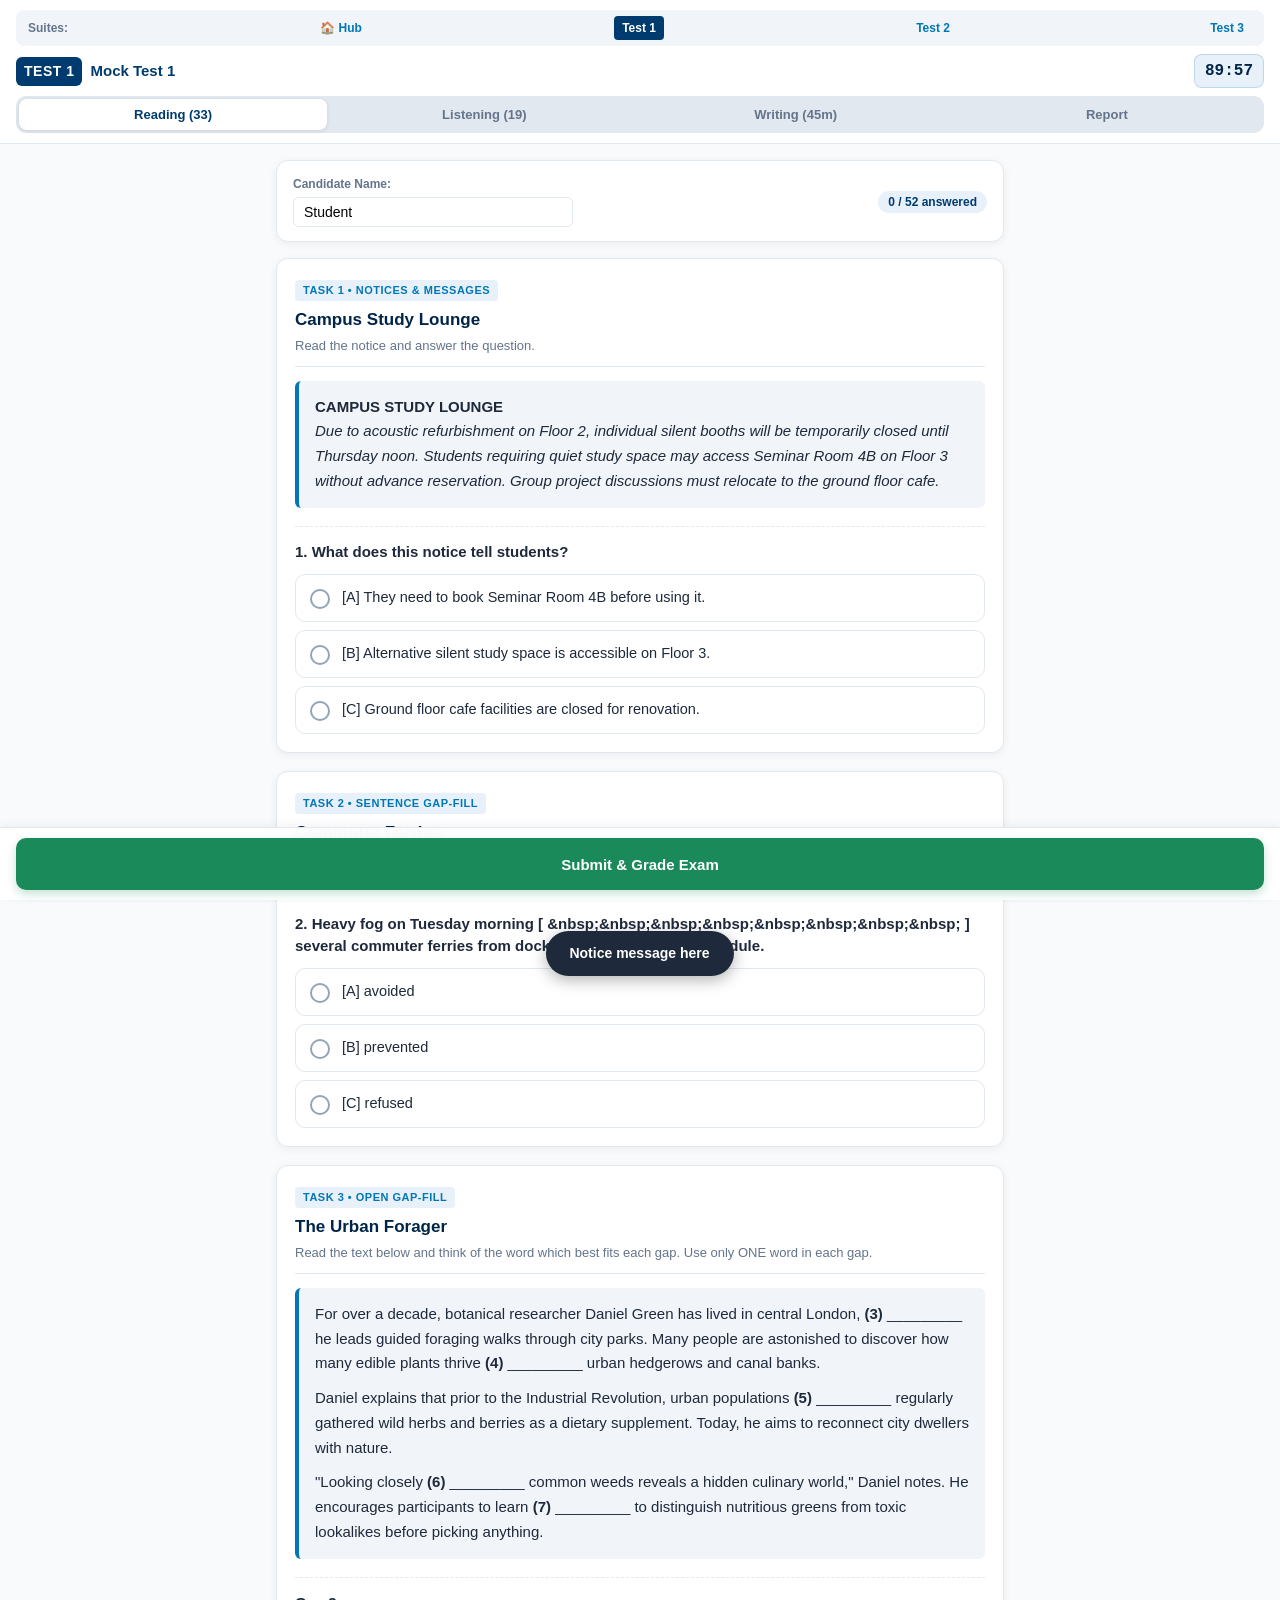
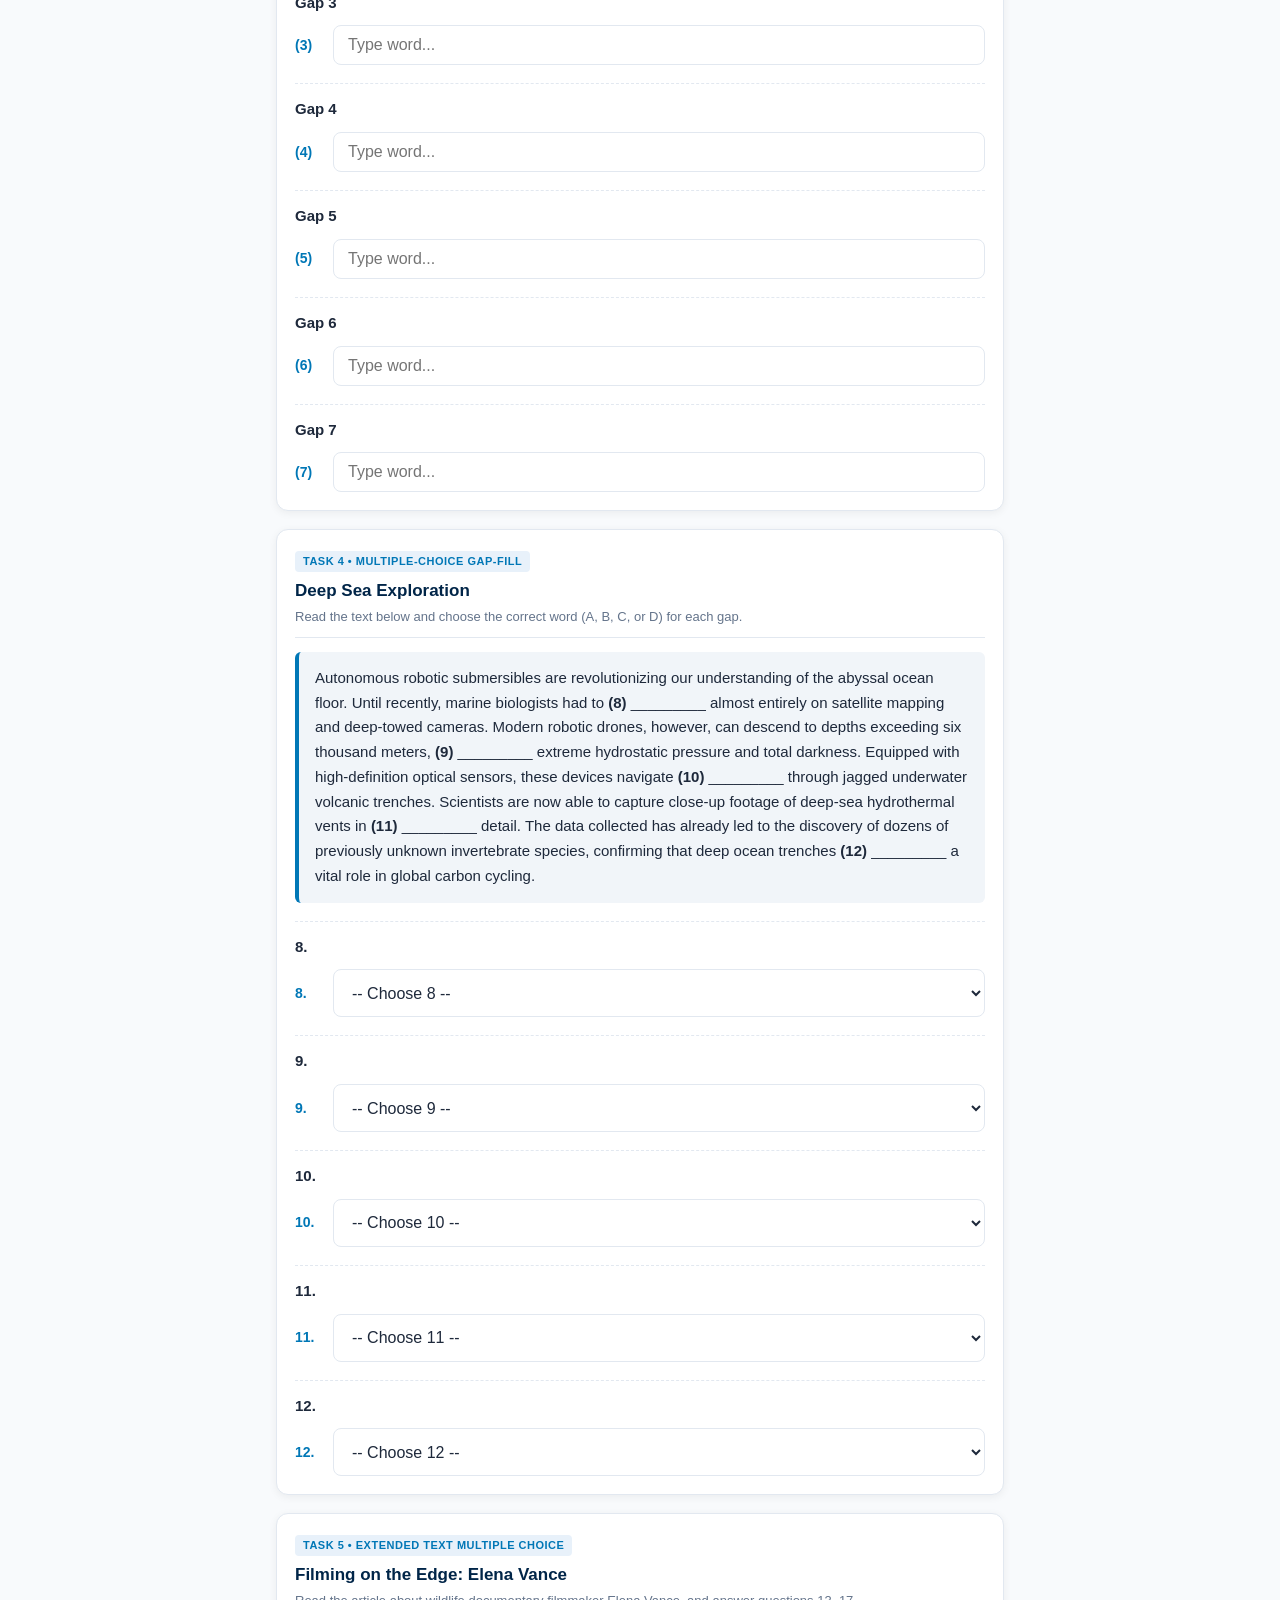
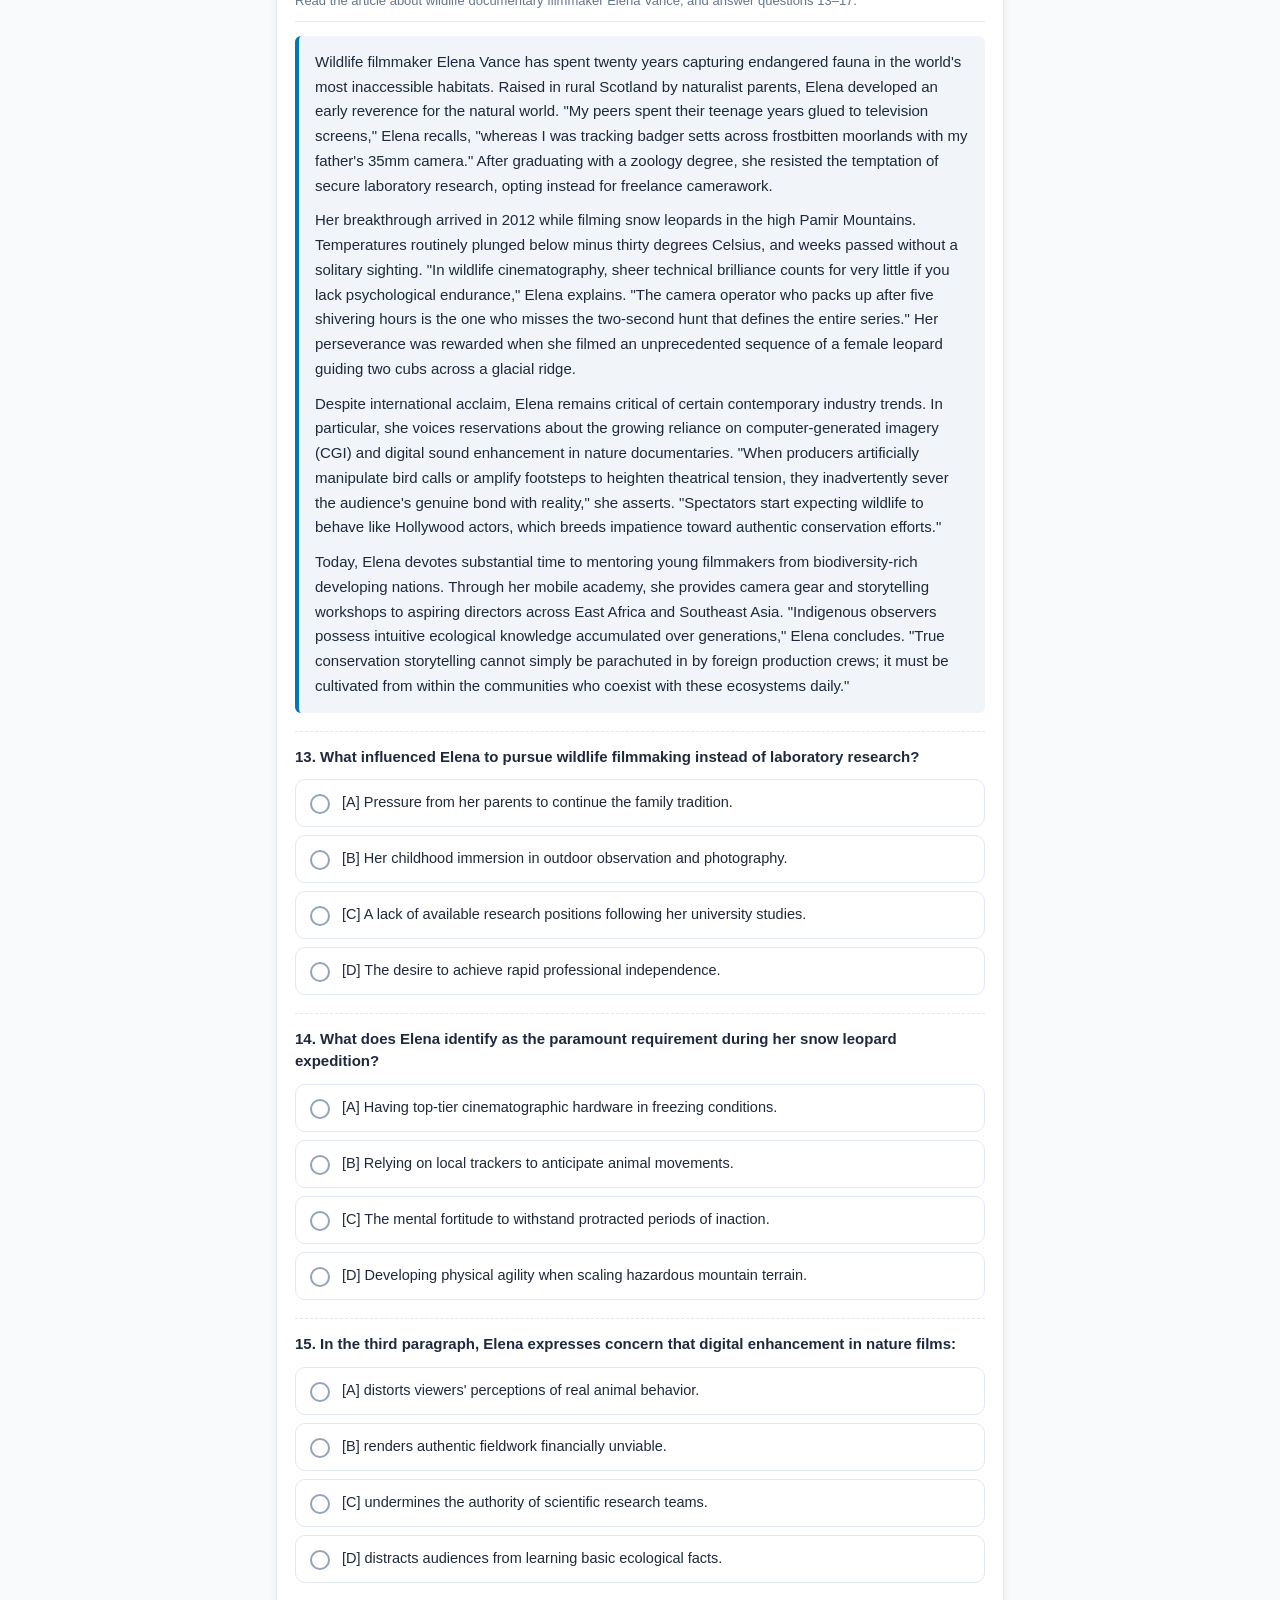
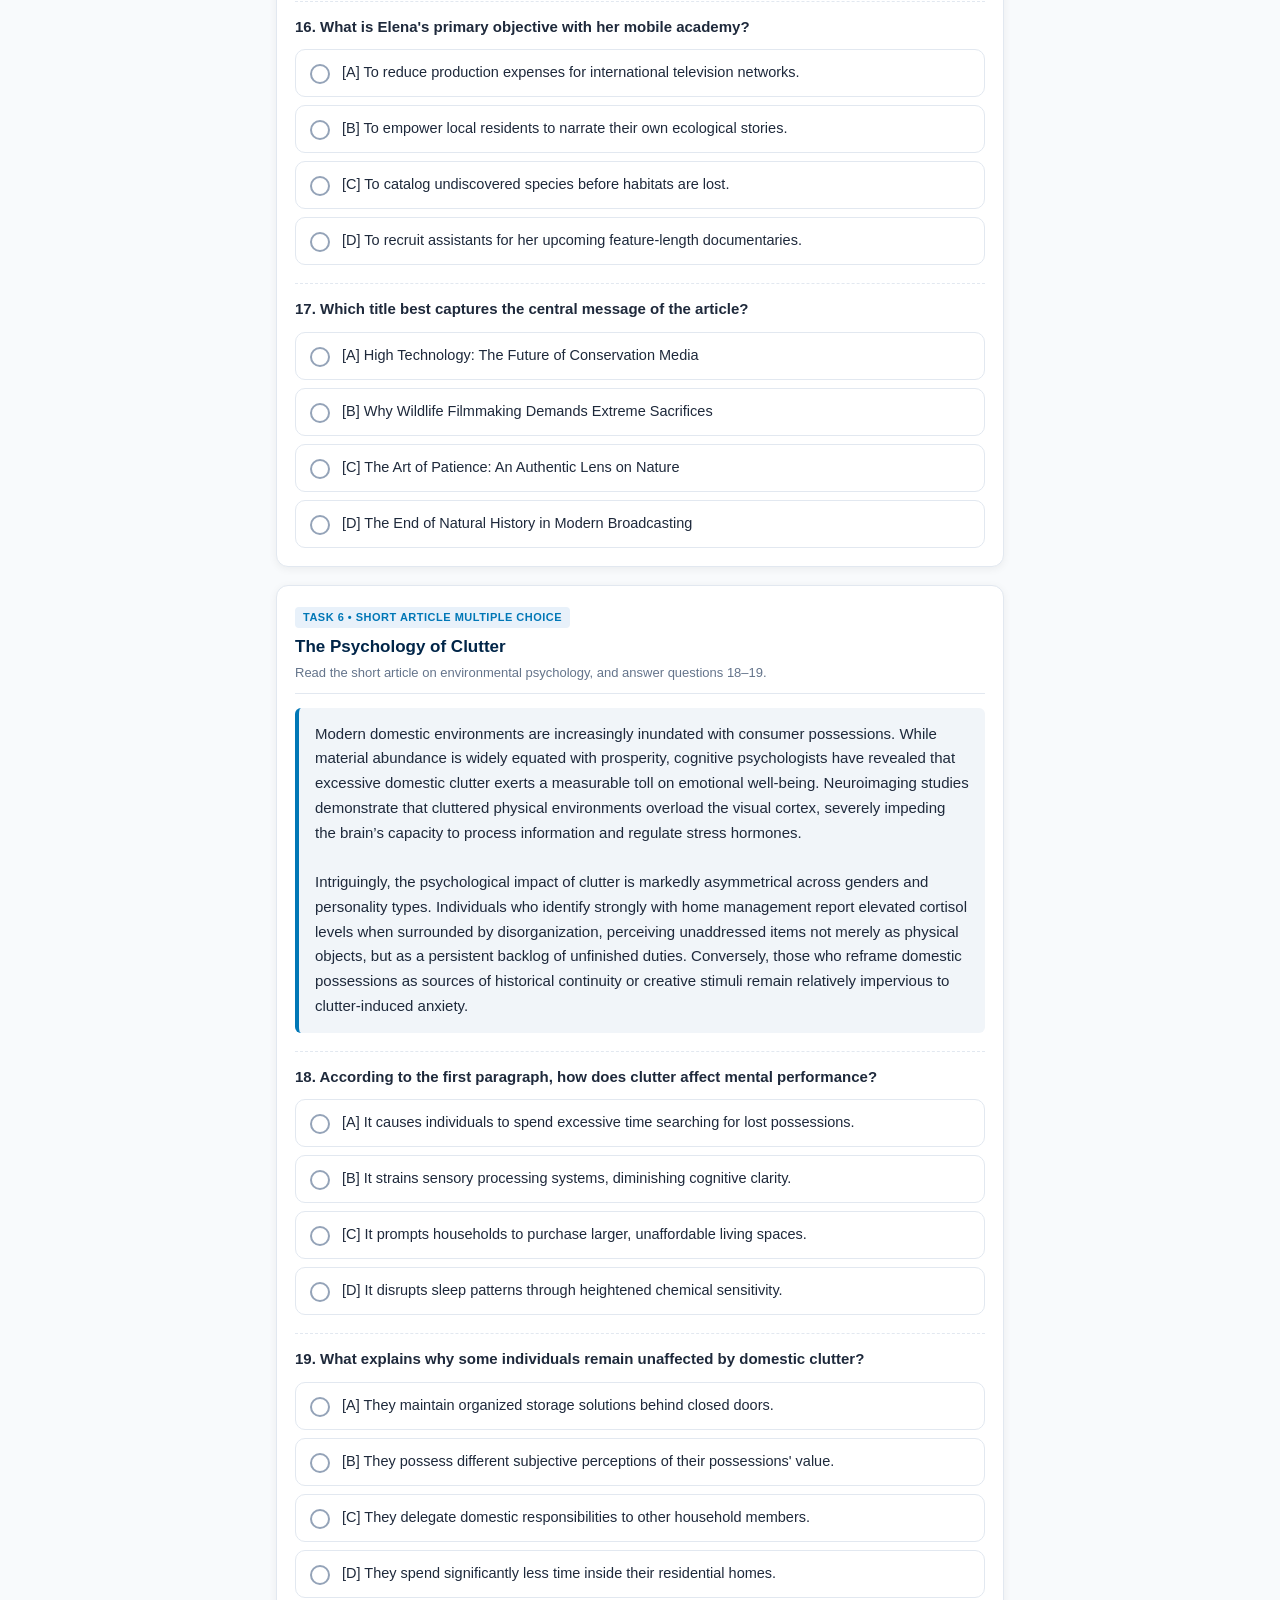
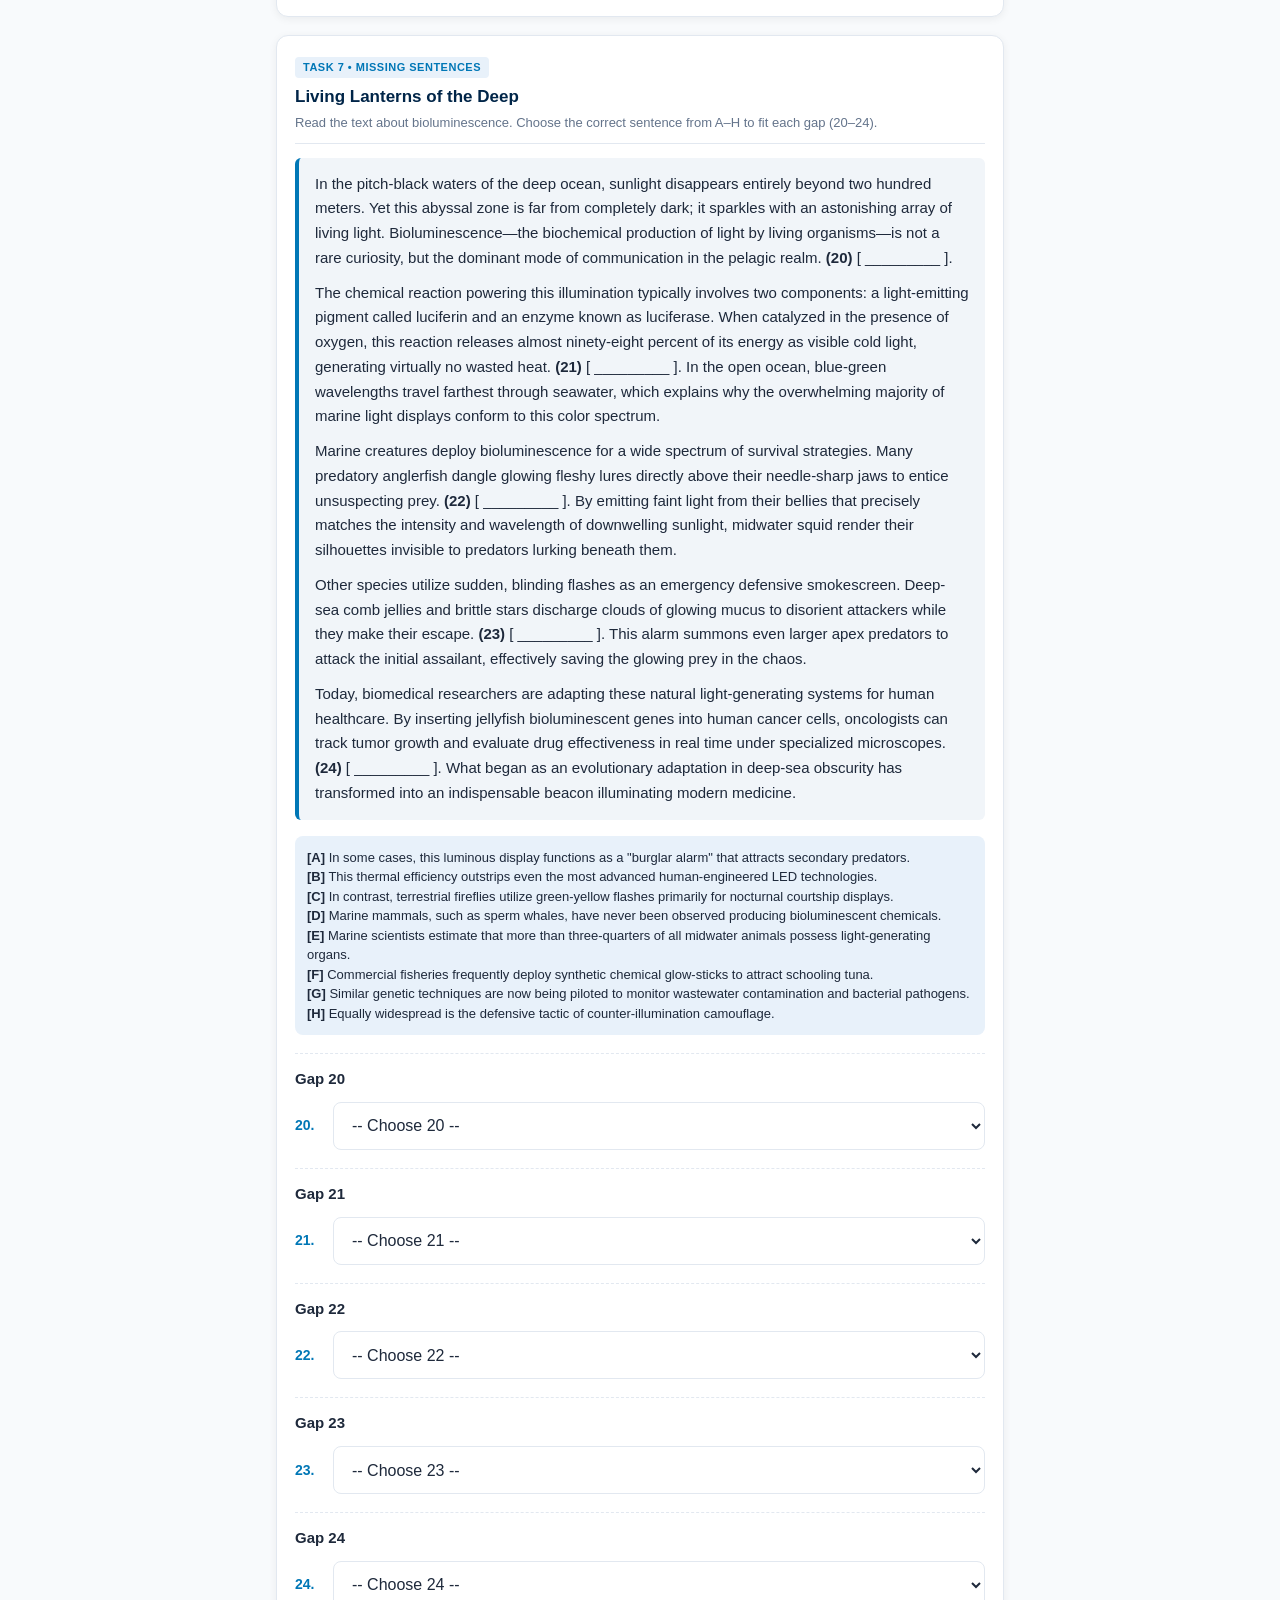
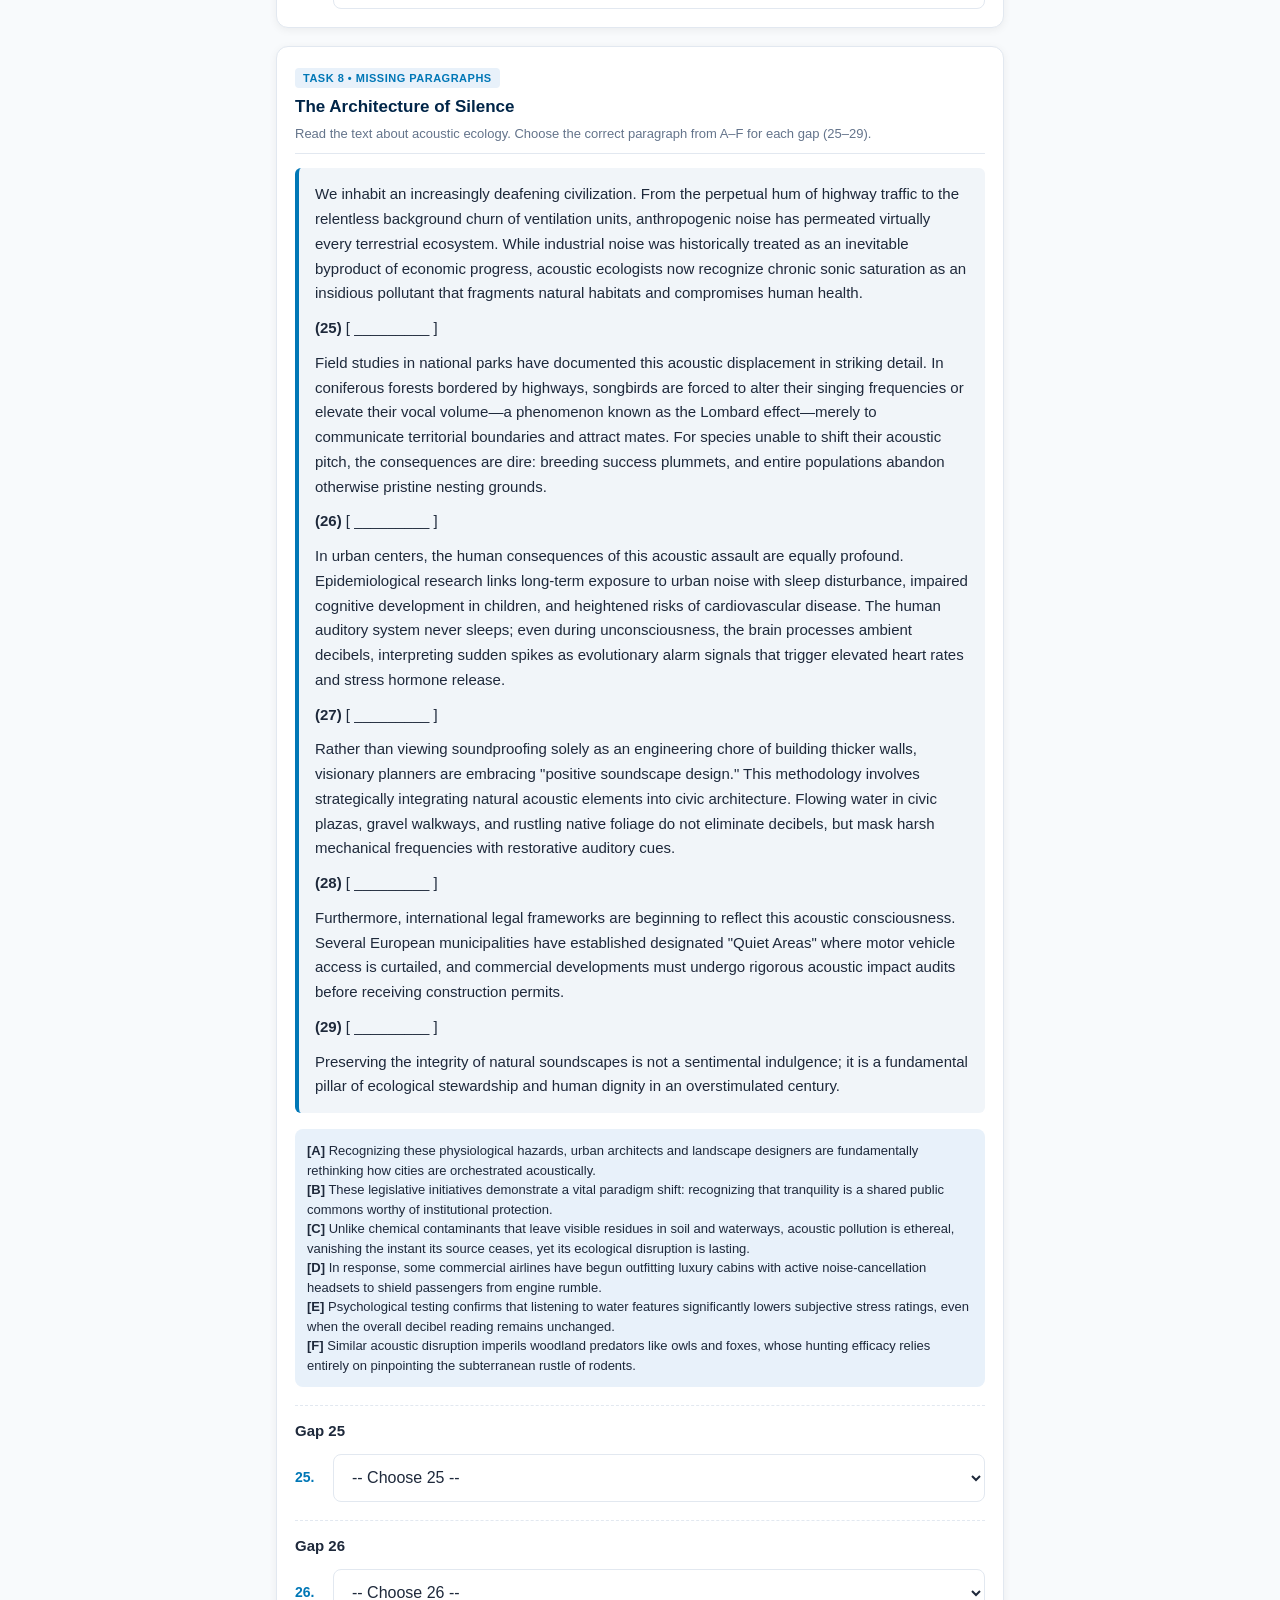
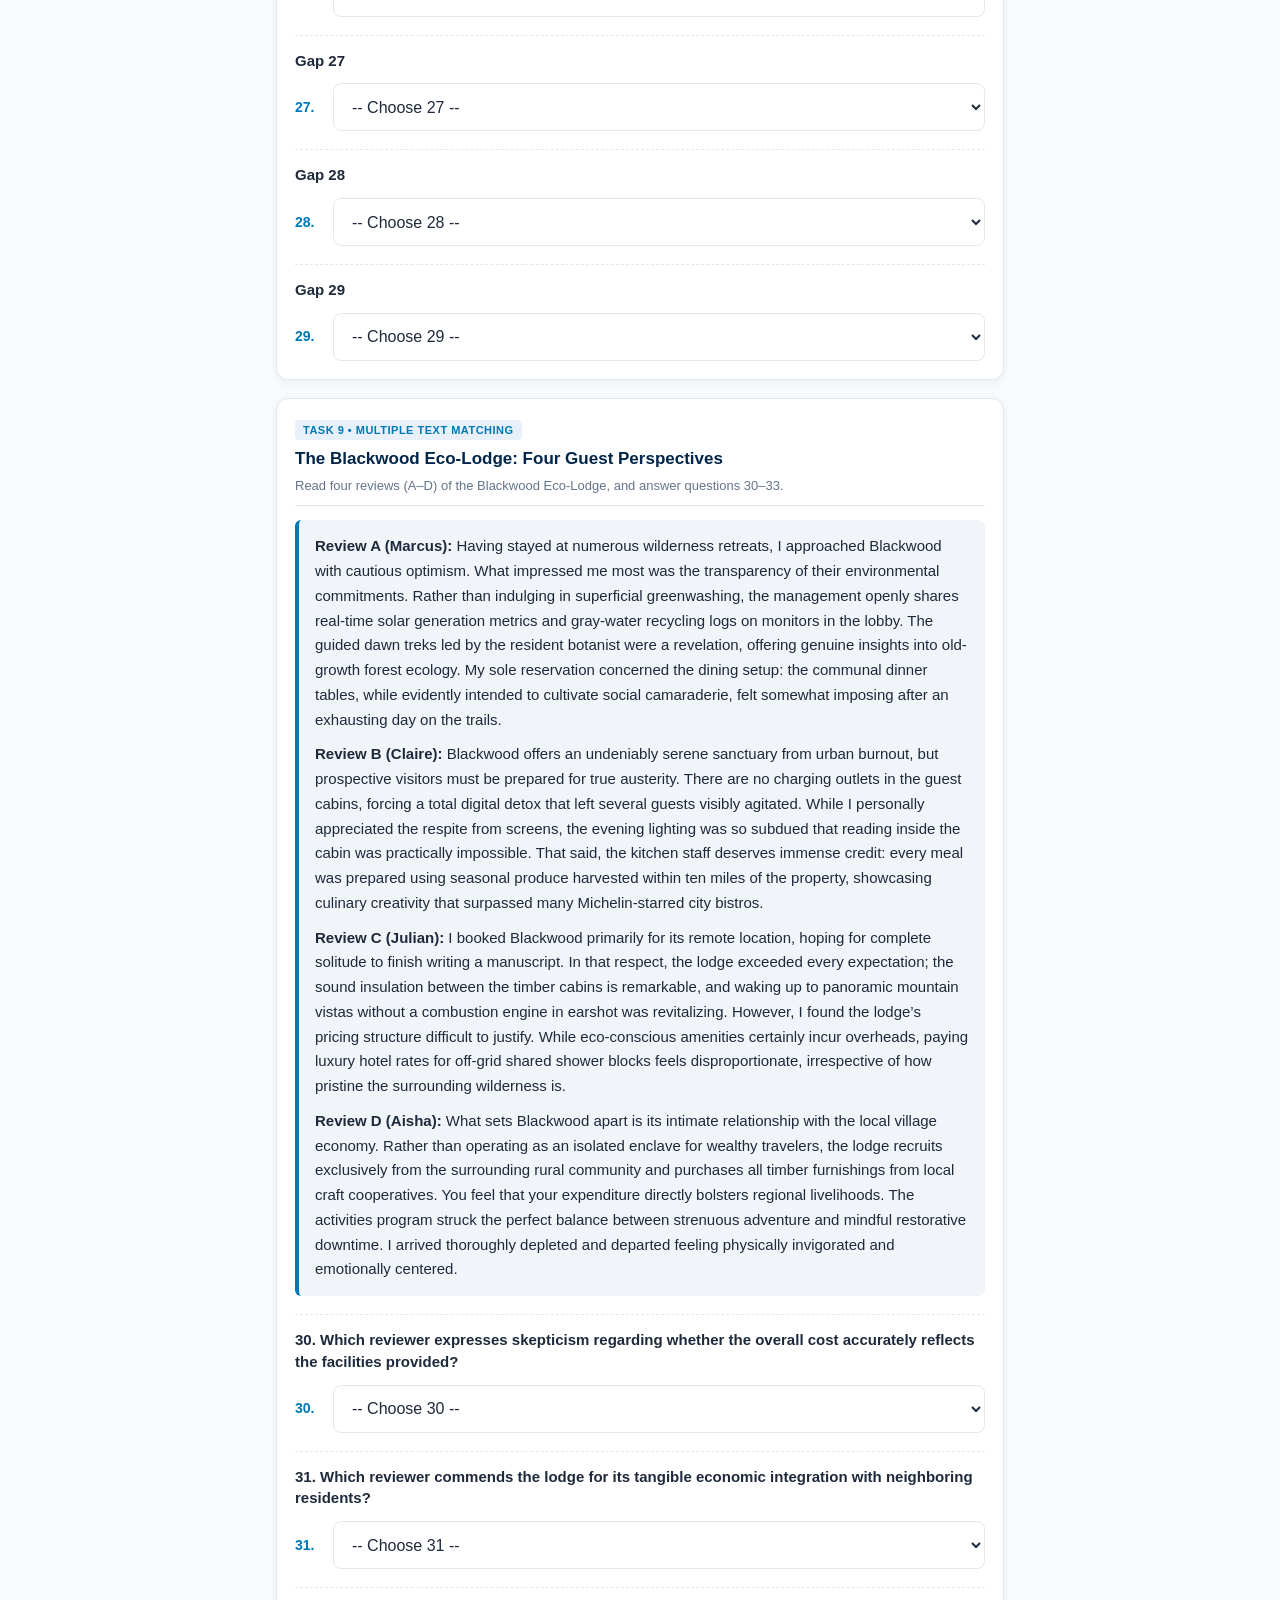
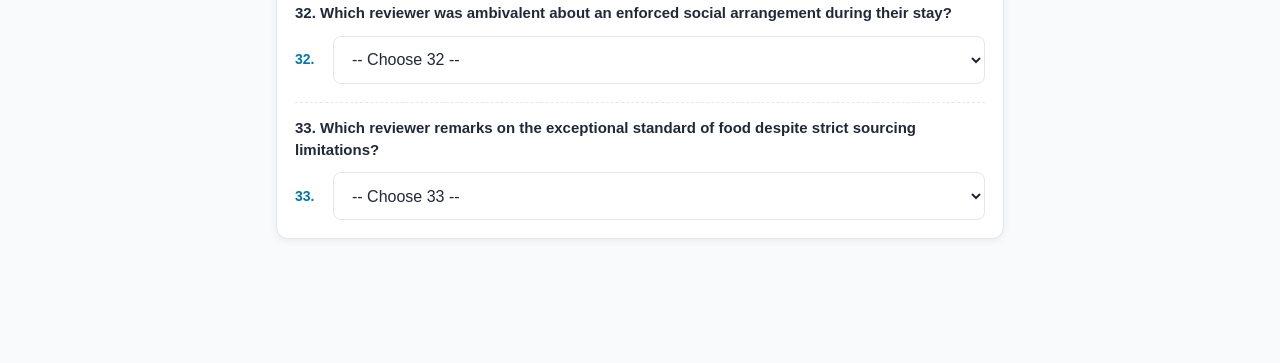
==== commit 3b9fc263: "Refactor mock test suite to decoupled data-driven architecture" ====
--- a/mock_test_1/index.html
+++ b/mock_test_1/index.html
@@ -2,2265 +2,13 @@
 <html lang="en">
 <head>
   <meta charset="UTF-8">
-  <meta name="viewport" content="width=device-width, initial-scale=1.0, maximum-scale=1.0, user-scalable=no, viewport-fit=cover">
-  <title>Cambridge English Skills Test — Mock Test 1</title>
-  <style>
-    :root {
-      --primary: #003b70;
-      --primary-dark: #002548;
-      --primary-light: #e8f1fa;
-      --secondary: #0077b6;
-      --accent: #e63946;
-      --success: #1b8a5a;
-      --success-light: #e6f7ef;
-      --warning: #f59e0b;
-      --danger: #dc2626;
-      --danger-light: #fee2e2;
-      --bg: #f8fafc;
-      --card-bg: #ffffff;
-      --text: #1e293b;
-      --text-muted: #64748b;
-      --border: #e2e8f0;
-      --border-focus: #0077b6;
-      --radius: 12px;
-      --shadow: 0 2px 8px rgba(0,0,0,0.06);
-      --font-family: -apple-system, BlinkMacSystemFont, "Segoe UI", Roboto, Helvetica, Arial, sans-serif;
-    }
-
-    * {
-      box-sizing: border-box;
-      margin: 0;
-      padding: 0;
-      -webkit-tap-highlight-color: transparent;
-      -webkit-text-size-adjust: 100%;
-    }
-
-    body {
-      font-family: var(--font-family);
-      background-color: var(--bg);
-      color: var(--text);
-      line-height: 1.5;
-      padding-bottom: 90px;
-    }
-
-    /* Sticky Navigation Header */
-    header {
-      position: sticky;
-      top: 0;
-      z-index: 100;
-      background: rgba(255, 255, 255, 0.95);
-      backdrop-filter: blur(10px);
-      -webkit-backdrop-filter: blur(10px);
-      border-bottom: 1px solid var(--border);
-      padding: max(10px, env(safe-area-inset-top)) 16px 10px;
-    }
-
-    .header-top {
-      display: flex;
-      justify-content: space-between;
-      align-items: center;
-      margin-bottom: 8px;
-    }
-
-    .logo-badge {
-      display: flex;
-      align-items: center;
-      gap: 8px;
-    }
-
-    .badge-icon {
-      background: var(--primary);
-      color: white;
-      font-weight: 700;
-      font-size: 14px;
-      padding: 4px 8px;
-      border-radius: 6px;
-      letter-spacing: 0.5px;
-    }
-
-    .badge-title {
-      font-size: 15px;
-      font-weight: 700;
-      color: var(--primary);
-    }
-
-    .timer-badge {
-      font-family: monospace;
-      font-size: 16px;
-      font-weight: 700;
-      color: var(--primary-dark);
-      background: var(--primary-light);
-      padding: 4px 10px;
-      border-radius: 8px;
-      border: 1px solid rgba(0, 119, 182, 0.2);
-    }
-
-    /* Section Tabs */
-    .tab-bar {
-      display: flex;
-      background: #e2e8f0;
-      padding: 3px;
-      border-radius: 10px;
-      gap: 3px;
-    }
-
-    .tab-btn {
-      flex: 1;
-      border: none;
-      background: transparent;
-      padding: 8px 4px;
-      font-size: 13px;
-      font-weight: 600;
-      color: var(--text-muted);
-      border-radius: 8px;
-      cursor: pointer;
-      text-align: center;
-      transition: all 0.2s ease;
-      white-space: nowrap;
-    }
-
-    .tab-btn.active {
-      background: white;
-      color: var(--primary);
-      box-shadow: 0 1px 4px rgba(0,0,0,0.1);
-    }
-
-    .container {
-      max-width: 760px;
-      margin: 0 auto;
-      padding: 16px;
-    }
-
-    /* Candidate Info Bar */
-    .candidate-card {
-      background: white;
-      border-radius: var(--radius);
-      padding: 14px 16px;
-      margin-bottom: 16px;
-      box-shadow: var(--shadow);
-      border: 1px solid var(--border);
-      display: flex;
-      gap: 12px;
-      align-items: center;
-    }
-
-    .candidate-card label {
-      font-size: 13px;
-      font-weight: 600;
-      color: var(--text-muted);
-      white-space: nowrap;
-    }
-
-    .candidate-card input {
-      flex: 1;
-      border: 1px solid var(--border);
-      border-radius: 8px;
-      padding: 8px 12px;
-      font-size: 16px; /* Prevents iOS auto-zoom */
-      font-family: inherit;
-    }
-
-    /* Section Containers */
-    .section-view {
-      display: none;
-    }
-
-    .section-view.active {
-      display: block;
-      animation: fadeIn 0.2s ease;
-    }
-
-    @keyframes fadeIn {
-      from { opacity: 0; transform: translateY(4px); }
-      to { opacity: 1; transform: translateY(0); }
-    }
-
-    /* Task Card */
-    .task-card {
-      background: var(--card-bg);
-      border-radius: var(--radius);
-      padding: 18px;
-      margin-bottom: 18px;
-      box-shadow: var(--shadow);
-      border: 1px solid var(--border);
-    }
-
-    .task-header {
-      border-bottom: 1px solid var(--border);
-      padding-bottom: 10px;
-      margin-bottom: 14px;
-    }
-
-    .task-tag {
-      display: inline-block;
-      font-size: 11px;
-      font-weight: 700;
-      text-transform: uppercase;
-      letter-spacing: 0.5px;
-      color: var(--secondary);
-      background: var(--primary-light);
-      padding: 2px 8px;
-      border-radius: 4px;
-      margin-bottom: 6px;
-    }
-
-    .task-title {
-      font-size: 17px;
-      font-weight: 700;
-      color: var(--primary-dark);
-    }
-
-    .task-instructions {
-      font-size: 13px;
-      color: var(--text-muted);
-      margin-top: 4px;
-    }
-
-    /* Reading Passage Box */
-    .passage-box {
-      background: #f1f5f9;
-      border-left: 4px solid var(--secondary);
-      border-radius: 6px;
-      padding: 14px 16px;
-      margin-bottom: 16px;
-      font-size: 15px;
-      line-height: 1.65;
-    }
-
-    .passage-box p {
-      margin-bottom: 10px;
-    }
-    .passage-box p:last-child {
-      margin-bottom: 0;
-    }
-
-    .passage-title {
-      font-weight: 700;
-      font-size: 16px;
-      color: var(--primary-dark);
-      margin-bottom: 8px;
-    }
-
-    /* Question Item */
-    .question-block {
-      margin-top: 18px;
-      padding-top: 14px;
-      border-top: 1px dashed var(--border);
-    }
-    .question-block:first-of-type {
-      margin-top: 0;
-      padding-top: 0;
-      border-top: none;
-    }
-
-    .question-stem {
-      font-size: 15px;
-      font-weight: 600;
-      color: var(--text);
-      margin-bottom: 12px;
-      line-height: 1.45;
-    }
-
-    /* Radio / Selection Options (Touch-Friendly Cards) */
-    .options-grid {
-      display: flex;
-      flex-direction: column;
-      gap: 8px;
-    }
-
-    .option-card {
-      display: flex;
-      align-items: flex-start;
-      gap: 12px;
-      background: white;
-      border: 1.5px solid var(--border);
-      border-radius: 10px;
-      padding: 12px 14px;
-      cursor: pointer;
-      transition: all 0.15s ease;
-      min-height: 48px; /* Touch target size */
-    }
-
-    .option-card:hover, .option-card:active {
-      border-color: var(--secondary);
-      background: #f8fafc;
-    }
-
-    .option-card input[type="radio"] {
-      appearance: none;
-      -webkit-appearance: none;
-      width: 20px;
-      height: 20px;
-      border: 2px solid #94a3b8;
-      border-radius: 50%;
-      outline: none;
-      margin-top: 2px;
-      flex-shrink: 0;
-      display: grid;
-      place-content: center;
-      transition: all 0.2s ease;
-    }
-
-    .option-card input[type="radio"]::before {
-      content: "";
-      width: 10px;
-      height: 10px;
-      border-radius: 50%;
-      transform: scale(0);
-      transition: 0.15s transform ease-in-out;
-      background: var(--primary);
-    }
-
-    .option-card input[type="radio"]:checked {
-      border-color: var(--primary);
-    }
-
-    .option-card input[type="radio"]:checked::before {
-      transform: scale(1);
-    }
-
-    .option-card.selected {
-      border-color: var(--primary);
-      background: var(--primary-light);
-    }
-
-    .option-label {
-      font-size: 14.5px;
-      line-height: 1.4;
-      flex: 1;
-    }
-
-    /* Text Inputs (Gap Fill) */
-    .gap-input-wrap {
-      display: flex;
-      align-items: center;
-      gap: 10px;
-      margin-top: 8px;
-    }
-
-    .gap-input-wrap span {
-      font-weight: 700;
-      font-size: 14px;
-      color: var(--secondary);
-      min-width: 28px;
-    }
-
-    .gap-text-input {
-      width: 100%;
-      border: 1.5px solid var(--border);
-      border-radius: 8px;
-      padding: 10px 14px;
-      font-size: 16px; /* Prevents iOS auto-zoom */
-      font-family: inherit;
-      transition: border-color 0.2s ease;
-    }
-
-    .gap-text-input:focus {
-      outline: none;
-      border-color: var(--border-focus);
-      box-shadow: 0 0 0 3px rgba(0, 119, 182, 0.15);
-    }
-
-    /* Select Dropdowns */
-    .select-input {
-      width: 100%;
-      border: 1.5px solid var(--border);
-      border-radius: 8px;
-      padding: 11px 14px;
-      font-size: 16px;
-      background: white;
-      font-family: inherit;
-      min-height: 48px;
-      outline: none;
-      color: var(--text);
-    }
-
-    .select-input:focus {
-      border-color: var(--border-focus);
-    }
-
-    /* Audio Player Component */
-    .audio-player-card {
-      background: linear-gradient(135deg, #002548, #003b70);
-      color: white;
-      border-radius: var(--radius);
-      padding: 16px;
-      margin-bottom: 18px;
-      box-shadow: 0 4px 12px rgba(0, 37, 72, 0.25);
-    }
-
-    .audio-player-top {
-      display: flex;
-      justify-content: space-between;
-      align-items: center;
-      margin-bottom: 12px;
-    }
-
-    .audio-title {
-      font-size: 14px;
-      font-weight: 700;
-      letter-spacing: 0.3px;
-    }
-
-    .audio-counter {
-      font-size: 12px;
-      font-weight: 600;
-      background: rgba(255, 255, 255, 0.2);
-      padding: 3px 8px;
-      border-radius: 20px;
-    }
-
-    .audio-counter.depleted {
-      background: var(--accent);
-      color: white;
-    }
-
-    .audio-controls {
-      display: flex;
-      align-items: center;
-      gap: 12px;
-    }
-
-    .play-btn {
-      width: 48px;
-      height: 48px;
-      border-radius: 50%;
-      border: none;
-      background: #00d2d3;
-      color: #002548;
-      font-size: 18px;
-      font-weight: 800;
-      cursor: pointer;
-      display: grid;
-      place-content: center;
-      box-shadow: 0 2px 6px rgba(0,0,0,0.2);
-      transition: transform 0.1s ease;
-      flex-shrink: 0;
-    }
-
-    .play-btn:active {
-      transform: scale(0.95);
-    }
-
-    .play-btn:disabled {
-      background: #64748b;
-      color: #94a3b8;
-      cursor: not-allowed;
-      transform: none;
-    }
-
-    .audio-progress-bar {
-      flex: 1;
-      height: 8px;
-      background: rgba(255, 255, 255, 0.25);
-      border-radius: 4px;
-      overflow: hidden;
-      position: relative;
-    }
-
-    .audio-progress-fill {
-      height: 100%;
-      width: 0%;
-      background: #00d2d3;
-      transition: width 0.1s linear;
-    }
-
-    .audio-time-label {
-      font-size: 12px;
-      font-family: monospace;
-      color: #cbd5e1;
-      min-width: 40px;
-      text-align: right;
-    }
-
-    /* Writing Section */
-    .writing-checklist {
-      background: #f0fdf4;
-      border: 1px solid #bbf7d0;
-      border-radius: 8px;
-      padding: 12px;
-      margin: 12px 0 16px;
-    }
-
-    .writing-checklist h4 {
-      font-size: 13px;
-      font-weight: 700;
-      color: var(--success);
-      margin-bottom: 6px;
-    }
-
-    .writing-checklist ul {
-      list-style: none;
-      font-size: 13px;
-      color: #166534;
-    }
-
-    .writing-checklist li::before {
-      content: "✓ ";
-      font-weight: bold;
-    }
-
-    .essay-textarea {
-      width: 100%;
-      min-height: 220px;
-      border: 1.5px solid var(--border);
-      border-radius: 10px;
-      padding: 14px;
-      font-size: 16px; /* Crucial for iOS Safari */
-      font-family: inherit;
-      line-height: 1.6;
-      resize: vertical;
-    }
-
-    .essay-textarea:focus {
-      outline: none;
-      border-color: var(--border-focus);
-      box-shadow: 0 0 0 3px rgba(0, 119, 182, 0.15);
-    }
-
-    .writing-footer {
-      display: flex;
-      justify-content: space-between;
-      align-items: center;
-      margin-top: 10px;
-    }
-
-    .word-count-badge {
-      font-size: 13px;
-      font-weight: 700;
-      padding: 4px 10px;
-      border-radius: 6px;
-      background: #e2e8f0;
-      color: var(--text-muted);
-    }
-
-    .word-count-badge.valid {
-      background: var(--success-light);
-      color: var(--success);
-    }
-
-    .save-indicator {
-      font-size: 12px;
-      color: var(--text-muted);
-    }
-
-    /* Action Buttons Bar */
-    .action-bar {
-      margin-top: 24px;
-      display: flex;
-      flex-direction: column;
-      gap: 10px;
-    }
-
-    .btn {
-      width: 100%;
-      padding: 15px;
-      border-radius: 10px;
-      font-size: 16px;
-      font-weight: 700;
-      border: none;
-      cursor: pointer;
-      text-align: center;
-      transition: all 0.2s ease;
-      min-height: 52px;
-      display: flex;
-      align-items: center;
-      justify-content: center;
-      gap: 8px;
-    }
-
-    .btn-primary {
-      background: var(--primary);
-      color: white;
-      box-shadow: 0 4px 10px rgba(0, 59, 112, 0.3);
-    }
-
-    .btn-primary:active {
-      background: var(--primary-dark);
-      transform: translateY(1px);
-    }
-
-    .btn-secondary {
-      background: white;
-      color: var(--primary);
-      border: 1.5px solid var(--primary);
-    }
-
-    .btn-secondary:active {
-      background: var(--primary-light);
-    }
-
-    .btn-success {
-      background: var(--success);
-      color: white;
-      box-shadow: 0 4px 10px rgba(27, 138, 90, 0.25);
-    }
-
-    /* Results Screen */
-    .score-card {
-      background: white;
-      border-radius: var(--radius);
-      padding: 24px 20px;
-      box-shadow: var(--shadow);
-      text-align: center;
-      margin-bottom: 20px;
-      border: 1px solid var(--border);
-    }
-
-    .cefr-badge {
-      display: inline-block;
-      font-size: 32px;
-      font-weight: 900;
-      color: var(--primary);
-      background: var(--primary-light);
-      padding: 8px 24px;
-      border-radius: 12px;
-      margin-bottom: 12px;
-      letter-spacing: 1px;
-    }
-
-    .score-summary {
-      display: flex;
-      justify-content: center;
-      gap: 20px;
-      margin: 16px 0;
-    }
-
-    .score-sub-box {
-      background: #f8fafc;
-      padding: 12px 16px;
-      border-radius: 8px;
-      border: 1px solid var(--border);
-    }
-
-    .score-sub-box .val {
-      font-size: 22px;
-      font-weight: 800;
-      color: var(--primary-dark);
-    }
-
-    .score-sub-box .lbl {
-      font-size: 12px;
-      color: var(--text-muted);
-      text-transform: uppercase;
-      font-weight: 600;
-    }
-
-    .feedback-box {
-      text-align: left;
-      background: #f1f5f9;
-      border-radius: 8px;
-      padding: 14px;
-      font-size: 14px;
-      line-height: 1.55;
-      margin-top: 14px;
-    }
-
-    /* Explanation Card */
-    .review-item {
-      background: white;
-      border-radius: 10px;
-      padding: 14px;
-      margin-bottom: 12px;
-      border: 1px solid var(--border);
-    }
-
-    .review-item.correct {
-      border-left: 5px solid var(--success);
-    }
-
-    .review-item.incorrect {
-      border-left: 5px solid var(--danger);
-    }
-
-    .review-header {
-      display: flex;
-      justify-content: space-between;
-      align-items: center;
-      margin-bottom: 8px;
-    }
-
-    .q-number {
-      font-weight: 700;
-      font-size: 14px;
-    }
-
-    .status-badge {
-      font-size: 12px;
-      font-weight: 700;
-      padding: 2px 8px;
-      border-radius: 4px;
-    }
-
-    .status-badge.correct {
-      background: var(--success-light);
-      color: var(--success);
-    }
-
-    .status-badge.incorrect {
-      background: var(--danger-light);
-      color: var(--danger);
-    }
-
-    .ans-comparison {
-      font-size: 13.5px;
-      margin-bottom: 8px;
-    }
-
-    .rationale-toggle {
-      background: none;
-      border: none;
-      color: var(--secondary);
-      font-size: 13px;
-      font-weight: 600;
-      cursor: pointer;
-      display: inline-flex;
-      align-items: center;
-      gap: 4px;
-      padding: 4px 0;
-    }
-
-    .rationale-content {
-      display: none;
-      background: #f8fafc;
-      border: 1px solid #e2e8f0;
-      border-radius: 8px;
-      padding: 12px;
-      font-size: 13px;
-      margin-top: 8px;
-      line-height: 1.5;
-    }
-
-    .rationale-content.open {
-      display: block;
-    }
-
-    /* Toast Notification for Mobile */
-    #toast {
-      position: fixed;
-      bottom: 24px;
-      left: 50%;
-      transform: translateX(-50%) translateY(100px);
-      background: #1e293b;
-      color: white;
-      padding: 12px 24px;
-      border-radius: 30px;
-      font-size: 14px;
-      font-weight: 600;
-      z-index: 1000;
-      box-shadow: 0 4px 16px rgba(0,0,0,0.3);
-      transition: transform 0.25s ease-out;
-      pointer-events: none;
-      white-space: nowrap;
-    }
-
-    #toast.show {
-      transform: translateX(-50%) translateY(0);
-    }
-  </style>
+  <meta http-equiv="refresh" content="0; url=../test.html?id=1">
+  <title>Redirecting to Mock Test 1...</title>
+  <script>window.location.replace("../test.html?id=1");</script>
 </head>
-<body>
-
-  <!-- Sticky Header -->
-  <header>
-    <div style="display:flex; justify-content:space-between; align-items:center; background:#f1f5f9; padding:4px 10px; border-radius:8px; margin-bottom:8px; font-size:12px; font-weight:600;">
-      <span style="color:#64748b;">Portal:</span>
-      <a href="../index.html" style="color:#0077b6; text-decoration:none; padding:2px 6px;">🏠 Hub</a>
-      <a href="../mock_test_1/index.html" style="background:#003b70; color:white; text-decoration:none; padding:2px 6px; border-radius:4px;">Test 1</a>
-      <a href="../mock_test_2/index.html" style="color:#0077b6; text-decoration:none; padding:2px 6px;">Test 2</a>
-      <a href="../mock_test_3/index.html" style="color:#0077b6; text-decoration:none; padding:2px 6px;">Test 3</a>
-    </div>
-    <div class="header-top">
-      <div class="logo-badge">
-        <span class="badge-icon">TEST 1</span>
-        <span class="badge-title">Skills Test Mock 1</span>
-      </div>
-      <div class="timer-badge" id="examTimer">60:00</div>
-    </div>
-    <div class="tab-bar">
-      <button class="tab-btn active" onclick="switchSection('reading')">Reading (33)</button>
-      <button class="tab-btn" onclick="switchSection('listening')">Listening (19)</button>
-      <button class="tab-btn" onclick="switchSection('writing')">Writing (45m)</button>
-      <button class="tab-btn" onclick="switchSection('results')">Report</button>
-    </div>
-  </header>
-
-  <div class="container">
-
-    <!-- Candidate Header -->
-    <div class="candidate-card">
-      <label for="candidateName">Student Name:</label>
-      <input type="text" id="candidateName" placeholder="Enter student name..." value="Student">
-    </div>
-
-    <!-- ================= SECTION 1: READING ================= -->
-    <div id="section-reading" class="section-view active">
-      
-      <!-- Task 1: Notice (Q1) -->
-      <div class="task-card">
-        <div class="task-header">
-          <span class="task-tag">Task 1 &bull; Notice</span>
-          <h3 class="task-title">Campus Study Lounge</h3>
-          <div class="task-instructions">Read the notice and answer Question 1.</div>
-        </div>
-        <div class="passage-box">
-          <div class="passage-title">NOTICE: CAMPUS STUDY LOUNGE</div>
-          <p><em>Due to acoustic refurbishment on Floor 2, individual silent booths will be temporarily closed until Thursday noon. Students requiring quiet study space may access Seminar Room 4B on Floor 3 without advance reservation. Group project discussions must relocate to the ground floor cafe.</em></p>
-        </div>
-        <div class="question-block">
-          <div class="question-stem">1. What does this notice tell students?</div>
-          <div class="options-grid">
-            <label class="option-card" onclick="selectOption(this)">
-              <input type="radio" name="r_q1" value="A">
-              <span class="option-label"><strong>[A]</strong> They need to book Seminar Room 4B before using it.</span>
-            </label>
-            <label class="option-card" onclick="selectOption(this)">
-              <input type="radio" name="r_q1" value="B">
-              <span class="option-label"><strong>[B]</strong> Alternative silent study space is accessible on Floor 3.</span>
-            </label>
-            <label class="option-card" onclick="selectOption(this)">
-              <input type="radio" name="r_q1" value="C">
-              <span class="option-label"><strong>[C]</strong> Ground floor cafe facilities are closed for renovation.</span>
-            </label>
-          </div>
-        </div>
-      </div>
-
-      <!-- Task 2: Sentence Cloze (Q2) -->
-      <div class="task-card">
-        <div class="task-header">
-          <span class="task-tag">Task 2 &bull; Sentence Gap-Fill</span>
-          <h3 class="task-title">Harbor Schedule</h3>
-          <div class="task-instructions">Choose the correct word to complete the sentence.</div>
-        </div>
-        <div class="question-block">
-          <div class="question-stem">2. Heavy fog on Tuesday morning [ &nbsp;&nbsp;&nbsp;&nbsp;&nbsp;&nbsp;&nbsp;&nbsp; ] several commuter ferries from docking at the harbor on schedule.</div>
-          <div class="options-grid">
-            <label class="option-card" onclick="selectOption(this)">
-              <input type="radio" name="r_q2" value="A">
-              <span class="option-label"><strong>[A]</strong> avoided</span>
-            </label>
-            <label class="option-card" onclick="selectOption(this)">
-              <input type="radio" name="r_q2" value="B">
-              <span class="option-label"><strong>[B]</strong> prevented</span>
-            </label>
-            <label class="option-card" onclick="selectOption(this)">
-              <input type="radio" name="r_q2" value="C">
-              <span class="option-label"><strong>[C]</strong> refused</span>
-            </label>
-          </div>
-        </div>
-      </div>
-
-      <!-- Task 3: Open Gap-Fill (Q3-Q7) -->
-      <div class="task-card">
-        <div class="task-header">
-          <span class="task-tag">Task 3 &bull; Open Cloze</span>
-          <h3 class="task-title">The Urban Forager</h3>
-          <div class="task-instructions">Write ONE word in each gap.</div>
-        </div>
-        <div class="passage-box">
-          <p>For over a decade, botanical researcher Daniel Green has lived in central London, <strong>(3)</strong> [ &nbsp;&nbsp;&nbsp;&nbsp;&nbsp;&nbsp;&nbsp;&nbsp; ] he leads guided foraging walks through city parks. Many people are astonished to discover how many edible plants thrive <strong>(4)</strong> [ &nbsp;&nbsp;&nbsp;&nbsp;&nbsp;&nbsp;&nbsp;&nbsp; ] urban hedgerows and canal banks. Daniel explains that prior to the Industrial Revolution, urban populations <strong>(5)</strong> [ &nbsp;&nbsp;&nbsp;&nbsp;&nbsp;&nbsp;&nbsp;&nbsp; ] regularly gathered wild herbs and berries as a dietary supplement. Today, he aims to reconnect city dwellers with nature. "Looking closely <strong>(6)</strong> [ &nbsp;&nbsp;&nbsp;&nbsp;&nbsp;&nbsp;&nbsp;&nbsp; ] common weeds reveals a hidden culinary world," Daniel notes. He encourages participants to learn <strong>(7)</strong> [ &nbsp;&nbsp;&nbsp;&nbsp;&nbsp;&nbsp;&nbsp;&nbsp; ] to distinguish nutritious greens from toxic lookalikes before picking anything.</p>
-        </div>
-        <div class="question-block">
-          <div class="gap-input-wrap">
-            <span>(3)</span>
-            <input type="text" class="gap-text-input" id="r_q3" placeholder="Gap 3 word..." autocomplete="off" autocapitalize="off">
-          </div>
-          <div class="gap-input-wrap">
-            <span>(4)</span>
-            <input type="text" class="gap-text-input" id="r_q4" placeholder="Gap 4 word..." autocomplete="off" autocapitalize="off">
-          </div>
-          <div class="gap-input-wrap">
-            <span>(5)</span>
-            <input type="text" class="gap-text-input" id="r_q5" placeholder="Gap 5 word..." autocomplete="off" autocapitalize="off">
-          </div>
-          <div class="gap-input-wrap">
-            <span>(6)</span>
-            <input type="text" class="gap-text-input" id="r_q6" placeholder="Gap 6 word..." autocomplete="off" autocapitalize="off">
-          </div>
-          <div class="gap-input-wrap">
-            <span>(7)</span>
-            <input type="text" class="gap-text-input" id="r_q7" placeholder="Gap 7 word..." autocomplete="off" autocapitalize="off">
-          </div>
-        </div>
-      </div>
-
-      <!-- Task 4: Vocab Cloze (Q8-Q12) -->
-      <div class="task-card">
-        <div class="task-header">
-          <span class="task-tag">Task 4 &bull; Vocab Cloze</span>
-          <h3 class="task-title">Deep Sea Exploration</h3>
-          <div class="task-instructions">Choose the correct word (A, B, C, or D) for each gap.</div>
-        </div>
-        <div class="passage-box">
-          <p>Autonomous robotic submersibles are revolutionizing our understanding of the abyssal ocean floor. Until recently, marine biologists had to <strong>(8)</strong> _________ almost entirely on satellite mapping and deep-towed cameras. Modern robotic drones, however, can descend to depths exceeding six thousand meters, <strong>(9)</strong> _________ extreme hydrostatic pressure and total darkness. Equipped with high-definition optical sensors, these devices navigate <strong>(10)</strong> _________ through jagged underwater volcanic trenches. Scientists are now able to capture close-up footage of deep-sea hydrothermal vents in <strong>(11)</strong> _________ detail. The data collected has already led to the discovery of dozens of previously unknown invertebrate species, confirming that deep ocean trenches <strong>(12)</strong> _________ a vital role in global carbon cycling.</p>
-        </div>
-        
-        <!-- Q8 -->
-        <div class="question-block">
-          <div class="question-stem"><strong>8. Gap (8)</strong></div>
-          <div class="options-grid">
-            <label class="option-card" onclick="selectOption(this)"><input type="radio" name="r_q8" value="A"><span class="option-label">[A] depend</span></label>
-            <label class="option-card" onclick="selectOption(this)"><input type="radio" name="r_q8" value="B"><span class="option-label">[B] believe</span></label>
-            <label class="option-card" onclick="selectOption(this)"><input type="radio" name="r_q8" value="C"><span class="option-label">[C] insist</span></label>
-            <label class="option-card" onclick="selectOption(this)"><input type="radio" name="r_q8" value="D"><span class="option-label">[D] count</span></label>
-          </div>
-        </div>
-        <!-- Q9 -->
-        <div class="question-block">
-          <div class="question-stem"><strong>9. Gap (9)</strong></div>
-          <div class="options-grid">
-            <label class="option-card" onclick="selectOption(this)"><input type="radio" name="r_q9" value="A"><span class="option-label">[A] standing</span></label>
-            <label class="option-card" onclick="selectOption(this)"><input type="radio" name="r_q9" value="B"><span class="option-label">[B] tolerating</span></label>
-            <label class="option-card" onclick="selectOption(this)"><input type="radio" name="r_q9" value="C"><span class="option-label">[C] resisting</span></label>
-            <label class="option-card" onclick="selectOption(this)"><input type="radio" name="r_q9" value="D"><span class="option-label">[D] enduring</span></label>
-          </div>
-        </div>
-        <!-- Q10 -->
-        <div class="question-block">
-          <div class="question-stem"><strong>10. Gap (10)</strong></div>
-          <div class="options-grid">
-            <label class="option-card" onclick="selectOption(this)"><input type="radio" name="r_q10" value="A"><span class="option-label">[A] safely</span></label>
-            <label class="option-card" onclick="selectOption(this)"><input type="radio" name="r_q10" value="B"><span class="option-label">[B] surely</span></label>
-            <label class="option-card" onclick="selectOption(this)"><input type="radio" name="r_q10" value="C"><span class="option-label">[C] heavily</span></label>
-            <label class="option-card" onclick="selectOption(this)"><input type="radio" name="r_q10" value="D"><span class="option-label">[D] strictly</span></label>
-          </div>
-        </div>
-        <!-- Q11 -->
-        <div class="question-block">
-          <div class="question-stem"><strong>11. Gap (11)</strong></div>
-          <div class="options-grid">
-            <label class="option-card" onclick="selectOption(this)"><input type="radio" name="r_q11" value="A"><span class="option-label">[A] broad</span></label>
-            <label class="option-card" onclick="selectOption(this)"><input type="radio" name="r_q11" value="B"><span class="option-label">[B] rich</span></label>
-            <label class="option-card" onclick="selectOption(this)"><input type="radio" name="r_q11" value="C"><span class="option-label">[C] vivid</span></label>
-            <label class="option-card" onclick="selectOption(this)"><input type="radio" name="r_q11" value="D"><span class="option-label">[D] intense</span></label>
-          </div>
-        </div>
-        <!-- Q12 -->
-        <div class="question-block">
-          <div class="question-stem"><strong>12. Gap (12)</strong></div>
-          <div class="options-grid">
-            <label class="option-card" onclick="selectOption(this)"><input type="radio" name="r_q12" value="A"><span class="option-label">[A] take</span></label>
-            <label class="option-card" onclick="selectOption(this)"><input type="radio" name="r_q12" value="B"><span class="option-label">[B] play</span></label>
-            <label class="option-card" onclick="selectOption(this)"><input type="radio" name="r_q12" value="C"><span class="option-label">[C] act</span></label>
-            <label class="option-card" onclick="selectOption(this)"><input type="radio" name="r_q12" value="D"><span class="option-label">[D] make</span></label>
-          </div>
-        </div>
-      </div>
-
-      <!-- Task 5: Extended Text Multiple Choice (Q13-Q17) -->
-      <div class="task-card">
-        <div class="task-header">
-          <span class="task-tag">Task 5 &bull; Extended Text</span>
-          <h3 class="task-title">Filming on the Edge</h3>
-          <div class="task-instructions">Read the article about Elena Vance and answer Questions 13–17.</div>
-        </div>
-        <div class="passage-box">
-          <div class="passage-title">Filming on the Edge: Elena Vance</div>
-          <p>Wildlife filmmaker Elena Vance has spent twenty years capturing endangered fauna in the world's most inaccessible habitats. Raised in rural Scotland by naturalist parents, Elena developed an early reverence for the natural world. "My peers spent their teenage years glued to television screens," Elena recalls, "whereas I was tracking badger setts across frostbitten moorlands with my father's 35mm camera." After graduating with a zoology degree, she resisted the temptation of secure laboratory research, opting instead for freelance camerawork.</p>
-          <p>Her breakthrough arrived in 2012 while filming snow leopards in the high Pamir Mountains. Temperatures routinely plunged below minus thirty degrees Celsius, and weeks passed without a solitary sighting. "In wildlife cinematography, sheer technical brilliance counts for very little if you lack psychological endurance," Elena explains. "The camera operator who packs up after five shivering hours is the one who misses the two-second hunt that defines the entire series." Her perseverance was rewarded when she filmed an unprecedented sequence of a female leopard guiding two cubs across a glacial ridge.</p>
-          <p>Despite international acclaim, Elena remains critical of certain contemporary industry trends. In particular, she voices reservations about the growing reliance on computer-generated imagery (CGI) and digital sound enhancement in nature documentaries. "When producers artificially manipulate bird calls or amplify footsteps to heighten theatrical tension, they inadvertently sever the audience's genuine bond with reality," she asserts. "Spectators start expecting wildlife to behave like Hollywood actors, which breeds impatience toward authentic conservation efforts."</p>
-          <p>Today, Elena devotes substantial time to mentoring young filmmakers from biodiversity-rich developing nations. Through her mobile academy, she provides camera gear and storytelling workshops to aspiring directors across East Africa and Southeast Asia. "Indigenous observers possess intuitive ecological knowledge accumulated over generations," Elena concludes. "True conservation storytelling cannot simply be parachuted in by foreign production crews; it must be cultivated from within the communities who coexist with these ecosystems daily."</p>
-        </div>
-
-        <div class="question-block">
-          <div class="question-stem">13. What influenced Elena to pursue wildlife filmmaking instead of laboratory research?</div>
-          <div class="options-grid">
-            <label class="option-card" onclick="selectOption(this)"><input type="radio" name="r_q13" value="A"><span class="option-label">[A] Pressure from her parents to continue the family tradition.</span></label>
-            <label class="option-card" onclick="selectOption(this)"><input type="radio" name="r_q13" value="B"><span class="option-label">[B] Her childhood immersion in outdoor observation and photography.</span></label>
-            <label class="option-card" onclick="selectOption(this)"><input type="radio" name="r_q13" value="C"><span class="option-label">[C] A lack of available research positions following her studies.</span></label>
-            <label class="option-card" onclick="selectOption(this)"><input type="radio" name="r_q13" value="D"><span class="option-label">[D] The desire to achieve rapid professional independence.</span></label>
-          </div>
-        </div>
-
-        <div class="question-block">
-          <div class="question-stem">14. What does Elena identify as the paramount requirement during her snow leopard expedition?</div>
-          <div class="options-grid">
-            <label class="option-card" onclick="selectOption(this)"><input type="radio" name="r_q14" value="A"><span class="option-label">[A] Having top-tier cinematographic hardware in freezing conditions.</span></label>
-            <label class="option-card" onclick="selectOption(this)"><input type="radio" name="r_q14" value="B"><span class="option-label">[B] Relying on local trackers to anticipate animal movements.</span></label>
-            <label class="option-card" onclick="selectOption(this)"><input type="radio" name="r_q14" value="C"><span class="option-label">[C] The mental fortitude to withstand protracted periods of inaction.</span></label>
-            <label class="option-card" onclick="selectOption(this)"><input type="radio" name="r_q14" value="D"><span class="option-label">[D] Developing physical agility when scaling hazardous terrain.</span></label>
-          </div>
-        </div>
-
-        <div class="question-block">
-          <div class="question-stem">15. In the third paragraph, Elena expresses concern that digital enhancement in nature films:</div>
-          <div class="options-grid">
-            <label class="option-card" onclick="selectOption(this)"><input type="radio" name="r_q15" value="A"><span class="option-label">[A] distorts viewers' perceptions of real animal behavior.</span></label>
-            <label class="option-card" onclick="selectOption(this)"><input type="radio" name="r_q15" value="B"><span class="option-label">[B] renders authentic fieldwork financially unviable.</span></label>
-            <label class="option-card" onclick="selectOption(this)"><input type="radio" name="r_q15" value="C"><span class="option-label">[C] undermines the authority of scientific research teams.</span></label>
-            <label class="option-card" onclick="selectOption(this)"><input type="radio" name="r_q15" value="D"><span class="option-label">[D] distracts audiences from learning basic ecological facts.</span></label>
-          </div>
-        </div>
-
-        <div class="question-block">
-          <div class="question-stem">16. What is Elena's primary objective with her mobile academy?</div>
-          <div class="options-grid">
-            <label class="option-card" onclick="selectOption(this)"><input type="radio" name="r_q16" value="A"><span class="option-label">[A] To reduce production expenses for international television networks.</span></label>
-            <label class="option-card" onclick="selectOption(this)"><input type="radio" name="r_q16" value="B"><span class="option-label">[B] To empower local residents to narrate their own ecological stories.</span></label>
-            <label class="option-card" onclick="selectOption(this)"><input type="radio" name="r_q16" value="C"><span class="option-label">[C] To catalog undiscovered species before habitats are lost.</span></label>
-            <label class="option-card" onclick="selectOption(this)"><input type="radio" name="r_q16" value="D"><span class="option-label">[D] To recruit assistants for her upcoming feature documentaries.</span></label>
-          </div>
-        </div>
-
-        <div class="question-block">
-          <div class="question-stem">17. Which title best captures the central message of the article?</div>
-          <div class="options-grid">
-            <label class="option-card" onclick="selectOption(this)"><input type="radio" name="r_q17" value="A"><span class="option-label">[A] High Technology: The Future of Conservation Media</span></label>
-            <label class="option-card" onclick="selectOption(this)"><input type="radio" name="r_q17" value="B"><span class="option-label">[B] Why Wildlife Filmmaking Demands Extreme Sacrifices</span></label>
-            <label class="option-card" onclick="selectOption(this)"><input type="radio" name="r_q17" value="C"><span class="option-label">[C] The Art of Patience: An Authentic Lens on Nature</span></label>
-            <label class="option-card" onclick="selectOption(this)"><input type="radio" name="r_q17" value="D"><span class="option-label">[D] The End of Natural History in Modern Broadcasting</span></label>
-          </div>
-        </div>
-      </div>
-
-      <!-- Task 6: Short Article (Q18-Q19) -->
-      <div class="task-card">
-        <div class="task-header">
-          <span class="task-tag">Task 6 &bull; Short Article</span>
-          <h3 class="task-title">The Psychology of Clutter</h3>
-          <div class="task-instructions">Read the article and answer Questions 18–19.</div>
-        </div>
-        <div class="passage-box">
-          <div class="passage-title">The Psychology of Clutter</div>
-          <p>Modern domestic environments are increasingly inundated with consumer possessions. While material abundance is widely equated with prosperity, cognitive psychologists have revealed that excessive domestic clutter exerts a measurable toll on emotional well-being. Neuroimaging studies demonstrate that cluttered physical environments overload the visual cortex, severely impeding the brain’s capacity to process information and regulate stress hormones.</p>
-          <p>Intriguingly, the psychological impact of clutter is markedly asymmetrical across genders and personality types. Individuals who identify strongly with home management report elevated cortisol levels when surrounded by disorganization, perceiving unaddressed items not merely as physical objects, but as a persistent backlog of unfinished duties. Conversely, those who reframe domestic possessions as sources of historical continuity or creative stimuli remain relatively impervious to clutter-induced anxiety.</p>
-        </div>
-
-        <div class="question-block">
-          <div class="question-stem">18. According to the first paragraph, how does clutter affect mental performance?</div>
-          <div class="options-grid">
-            <label class="option-card" onclick="selectOption(this)"><input type="radio" name="r_q18" value="A"><span class="option-label">[A] It causes individuals to spend excessive time searching for lost possessions.</span></label>
-            <label class="option-card" onclick="selectOption(this)"><input type="radio" name="r_q18" value="B"><span class="option-label">[B] It strains sensory processing systems, diminishing cognitive clarity.</span></label>
-            <label class="option-card" onclick="selectOption(this)"><input type="radio" name="r_q18" value="C"><span class="option-label">[C] It prompts households to purchase larger, unaffordable living spaces.</span></label>
-            <label class="option-card" onclick="selectOption(this)"><input type="radio" name="r_q18" value="D"><span class="option-label">[D] It disrupts sleep patterns through heightened chemical sensitivity.</span></label>
-          </div>
-        </div>
-
-        <div class="question-block">
-          <div class="question-stem">19. What explains why some individuals remain unaffected by domestic clutter?</div>
-          <div class="options-grid">
-            <label class="option-card" onclick="selectOption(this)"><input type="radio" name="r_q19" value="A"><span class="option-label">[A] They maintain organized storage solutions behind closed doors.</span></label>
-            <label class="option-card" onclick="selectOption(this)"><input type="radio" name="r_q19" value="B"><span class="option-label">[B] They possess different subjective perceptions of their possessions' value.</span></label>
-            <label class="option-card" onclick="selectOption(this)"><input type="radio" name="r_q19" value="C"><span class="option-label">[C] They delegate domestic responsibilities to other household members.</span></label>
-            <label class="option-card" onclick="selectOption(this)"><input type="radio" name="r_q19" value="D"><span class="option-label">[D] They spend significantly less time inside their residential homes.</span></label>
-          </div>
-        </div>
-      </div>
-
-      <!-- Task 7: Missing Sentences (Q20-Q24) -->
-      <div class="task-card">
-        <div class="task-header">
-          <span class="task-tag">Task 7 &bull; Missing Sentences</span>
-          <h3 class="task-title">Living Lanterns of the Deep</h3>
-          <div class="task-instructions">Select the sentence (A–H) that fits each gap (20–24).</div>
-        </div>
-        <div class="passage-box">
-          <p>In the pitch-black waters of the deep ocean, sunlight disappears entirely beyond two hundred meters. Yet this abyssal zone is far from completely dark; it sparkles with an astonishing array of living light. Bioluminescence—the biochemical production of light by living organisms—is not a rare curiosity, but the dominant mode of communication in the pelagic realm. <strong>(20)</strong> [ &nbsp;&nbsp;&nbsp;&nbsp;&nbsp;&nbsp;&nbsp;&nbsp; ].</p>
-          <p>The chemical reaction powering this illumination typically involves two components: a light-emitting pigment called luciferin and an enzyme known as luciferase. When catalyzed in the presence of oxygen, this reaction releases almost ninety-eight percent of its energy as visible cold light, generating virtually no wasted heat. <strong>(21)</strong> [ &nbsp;&nbsp;&nbsp;&nbsp;&nbsp;&nbsp;&nbsp;&nbsp; ]. In the open ocean, blue-green wavelengths travel farthest through seawater, which explains why the overwhelming majority of marine light displays conform to this color spectrum.</p>
-          <p>Marine creatures deploy bioluminescence for a wide spectrum of survival strategies. Many predatory anglerfish dangle glowing fleshy lures directly above their needle-sharp jaws to entice unsuspecting prey. <strong>(22)</strong> [ &nbsp;&nbsp;&nbsp;&nbsp;&nbsp;&nbsp;&nbsp;&nbsp; ]. By emitting faint light from their bellies that precisely matches the intensity and wavelength of downwelling sunlight, midwater squid render their silhouettes invisible to predators lurking beneath them.</p>
-          <p>Other species utilize sudden, blinding flashes as an emergency defensive smokescreen. Deep-sea comb jellies and brittle stars discharge clouds of glowing mucus to disorient attackers while they make their escape. <strong>(23)</strong> [ &nbsp;&nbsp;&nbsp;&nbsp;&nbsp;&nbsp;&nbsp;&nbsp; ]. This alarm summons even larger apex predators to attack the initial assailant, effectively saving the glowing prey in the chaos.</p>
-          <p>Today, biomedical researchers are adapting these natural light-generating systems for human healthcare. By inserting jellyfish bioluminescent genes into human cancer cells, oncologists can track tumor growth and evaluate drug effectiveness in real time under specialized microscopes. <strong>(24)</strong> [ &nbsp;&nbsp;&nbsp;&nbsp;&nbsp;&nbsp;&nbsp;&nbsp; ]. What began as an evolutionary adaptation in deep-sea obscurity has transformed into an indispensable beacon illuminating modern medicine.</p>
-        </div>
-
-        <div style="background:#e8f1fa; padding:12px; border-radius:8px; margin-bottom:14px; font-size:13.5px; line-height:1.5;">
-          <strong>Available Sentence Options:</strong><br>
-          <strong>[A]</strong> In some cases, this luminous display functions as a "burglar alarm" that attracts secondary predators.<br>
-          <strong>[B]</strong> This thermal efficiency outstrips even the most advanced human-engineered LED technologies.<br>
-          <strong>[C]</strong> In contrast, terrestrial fireflies utilize green-yellow flashes primarily for nocturnal courtship displays.<br>
-          <strong>[D]</strong> Marine mammals, such as sperm whales, have never been observed producing bioluminescent chemicals.<br>
-          <strong>[E]</strong> Marine scientists estimate that more than three-quarters of all midwater animals possess light-generating organs.<br>
-          <strong>[F]</strong> Commercial fisheries frequently deploy synthetic chemical glow-sticks to attract schooling tuna.<br>
-          <strong>[G]</strong> Similar genetic techniques are now being piloted to monitor wastewater contamination and bacterial pathogens.<br>
-          <strong>[H]</strong> Equally widespread is the defensive tactic of counter-illumination camouflage.
-        </div>
-
-        <div class="question-block">
-          <div class="gap-input-wrap">
-            <span>20.</span>
-            <select class="select-input" id="r_q20">
-              <option value="">-- Select Sentence for Gap 20 --</option>
-              <option value="A">[A] Functions as a "burglar alarm"</option>
-              <option value="B">[B] Thermal efficiency outstrips LEDs</option>
-              <option value="C">[C] Terrestrial fireflies courtship</option>
-              <option value="D">[D] Marine mammals never observed</option>
-              <option value="E">[E] Three-quarters of midwater animals possess organs</option>
-              <option value="F">[F] Commercial fisheries glow-sticks</option>
-              <option value="G">[G] Piloted to monitor wastewater</option>
-              <option value="H">[H] Counter-illumination camouflage</option>
-            </select>
-          </div>
-          <div class="gap-input-wrap">
-            <span>21.</span>
-            <select class="select-input" id="r_q21">
-              <option value="">-- Select Sentence for Gap 21 --</option>
-              <option value="A">[A] Functions as a "burglar alarm"</option>
-              <option value="B">[B] Thermal efficiency outstrips LEDs</option>
-              <option value="C">[C] Terrestrial fireflies courtship</option>
-              <option value="D">[D] Marine mammals never observed</option>
-              <option value="E">[E] Three-quarters of midwater animals possess organs</option>
-              <option value="F">[F] Commercial fisheries glow-sticks</option>
-              <option value="G">[G] Piloted to monitor wastewater</option>
-              <option value="H">[H] Counter-illumination camouflage</option>
-            </select>
-          </div>
-          <div class="gap-input-wrap">
-            <span>22.</span>
-            <select class="select-input" id="r_q22">
-              <option value="">-- Select Sentence for Gap 22 --</option>
-              <option value="A">[A] Functions as a "burglar alarm"</option>
-              <option value="B">[B] Thermal efficiency outstrips LEDs</option>
-              <option value="C">[C] Terrestrial fireflies courtship</option>
-              <option value="D">[D] Marine mammals never observed</option>
-              <option value="E">[E] Three-quarters of midwater animals possess organs</option>
-              <option value="F">[F] Commercial fisheries glow-sticks</option>
-              <option value="G">[G] Piloted to monitor wastewater</option>
-              <option value="H">[H] Counter-illumination camouflage</option>
-            </select>
-          </div>
-          <div class="gap-input-wrap">
-            <span>23.</span>
-            <select class="select-input" id="r_q23">
-              <option value="">-- Select Sentence for Gap 23 --</option>
-              <option value="A">[A] Functions as a "burglar alarm"</option>
-              <option value="B">[B] Thermal efficiency outstrips LEDs</option>
-              <option value="C">[C] Terrestrial fireflies courtship</option>
-              <option value="D">[D] Marine mammals never observed</option>
-              <option value="E">[E] Three-quarters of midwater animals possess organs</option>
-              <option value="F">[F] Commercial fisheries glow-sticks</option>
-              <option value="G">[G] Piloted to monitor wastewater</option>
-              <option value="H">[H] Counter-illumination camouflage</option>
-            </select>
-          </div>
-          <div class="gap-input-wrap">
-            <span>24.</span>
-            <select class="select-input" id="r_q24">
-              <option value="">-- Select Sentence for Gap 24 --</option>
-              <option value="A">[A] Functions as a "burglar alarm"</option>
-              <option value="B">[B] Thermal efficiency outstrips LEDs</option>
-              <option value="C">[C] Terrestrial fireflies courtship</option>
-              <option value="D">[D] Marine mammals never observed</option>
-              <option value="E">[E] Three-quarters of midwater animals possess organs</option>
-              <option value="F">[F] Commercial fisheries glow-sticks</option>
-              <option value="G">[G] Piloted to monitor wastewater</option>
-              <option value="H">[H] Counter-illumination camouflage</option>
-            </select>
-          </div>
-        </div>
-      </div>
-
-      <!-- Task 8: Missing Paragraphs (Q25-Q29) -->
-      <div class="task-card">
-        <div class="task-header">
-          <span class="task-tag">Task 8 &bull; Missing Paragraphs</span>
-          <h3 class="task-title">The Architecture of Silence</h3>
-          <div class="task-instructions">Select the paragraph (A–F) that fits each gap (25–29).</div>
-        </div>
-        <div class="passage-box">
-          <p>We inhabit an increasingly deafening civilization. From the perpetual hum of highway traffic to the relentless background churn of ventilation units, anthropogenic noise has permeated virtually every terrestrial ecosystem. While industrial noise was historically treated as an inevitable byproduct of economic progress, acoustic ecologists now recognize chronic sonic saturation as an insidious pollutant that fragments natural habitats and compromises human health.<br><strong>(25) [ &nbsp;&nbsp;&nbsp;&nbsp;&nbsp;&nbsp;&nbsp;&nbsp; ]</strong></p>
-          <p>Field studies in national parks have documented this acoustic displacement in striking detail. In coniferous forests bordered by highways, songbirds are forced to alter their singing frequencies or elevate their vocal volume—a phenomenon known as the Lombard effect—merely to communicate territorial boundaries and attract mates. For species unable to shift their acoustic pitch, the consequences are dire: breeding success plummets, and entire populations abandon otherwise pristine nesting grounds.<br><strong>(26) [ &nbsp;&nbsp;&nbsp;&nbsp;&nbsp;&nbsp;&nbsp;&nbsp; ]</strong></p>
-          <p>In urban centers, the human consequences of this acoustic assault are equally profound. Epidemiological research links long-term exposure to urban noise with sleep disturbance, impaired cognitive development in children, and heightened risks of cardiovascular disease. The human auditory system never sleeps; even during unconsciousness, the brain processes ambient decibels, interpreting sudden spikes as evolutionary alarm signals that trigger elevated heart rates and stress hormone release.<br><strong>(27) [ &nbsp;&nbsp;&nbsp;&nbsp;&nbsp;&nbsp;&nbsp;&nbsp; ]</strong></p>
-          <p>Rather than viewing soundproofing solely as an engineering chore of building thicker walls, visionary planners are embracing "positive soundscape design." This methodology involves strategically integrating natural acoustic elements into civic architecture. Flowing water in civic plazas, gravel walkways, and rustling native foliage do not eliminate decibels, but mask harsh mechanical frequencies with restorative auditory cues.<br><strong>(28) [ &nbsp;&nbsp;&nbsp;&nbsp;&nbsp;&nbsp;&nbsp;&nbsp; ]</strong></p>
-          <p>Furthermore, international legal frameworks are beginning to reflect this acoustic consciousness. Several European municipalities have established designated "Quiet Areas" where motor vehicle access is curtailed, and commercial developments must undergo rigorous acoustic impact audits before receiving construction permits.<br><strong>(29) [ &nbsp;&nbsp;&nbsp;&nbsp;&nbsp;&nbsp;&nbsp;&nbsp; ]</strong><br>Preserving the integrity of natural soundscapes is not a sentimental indulgence; it is a fundamental pillar of ecological stewardship and human dignity in an overstimulated century.</p>
-        </div>
-
-        <div style="background:#e8f1fa; padding:12px; border-radius:8px; margin-bottom:14px; font-size:13.5px; line-height:1.5;">
-          <strong>Available Paragraph Options:</strong><br>
-          <strong>[A]</strong> Recognizing these physiological hazards, urban architects and landscape designers are fundamentally rethinking how cities are orchestrated acoustically.<br>
-          <strong>[B]</strong> These legislative initiatives demonstrate a vital paradigm shift: recognizing that tranquility is a shared public commons worthy of institutional protection.<br>
-          <strong>[C]</strong> Unlike chemical contaminants that leave visible residues in soil and waterways, acoustic pollution is ethereal, vanishing the instant its source ceases, yet its ecological disruption is lasting.<br>
-          <strong>[D]</strong> In response, some commercial airlines have begun outfitting luxury cabins with active noise-cancellation headsets to shield passengers from engine rumble.<br>
-          <strong>[E]</strong> Psychological testing confirms that listening to water features significantly lowers subjective stress ratings, even when the overall decibel reading remains unchanged.<br>
-          <strong>[F]</strong> Similar acoustic disruption imperils woodland predators like owls and foxes, whose hunting efficacy relies entirely on pinpointing the subterranean rustle of rodents.
-        </div>
-
-        <div class="question-block">
-          <div class="gap-input-wrap">
-            <span>25.</span>
-            <select class="select-input" id="r_q25">
-              <option value="">-- Select Paragraph for Gap 25 --</option>
-              <option value="A">[A] Recognizing physiological hazards</option>
-              <option value="B">[B] Legislative initiatives paradigm shift</option>
-              <option value="C">[C] Unlike chemical contaminants ethereal</option>
-              <option value="D">[D] Commercial airlines headsets</option>
-              <option value="E">[E] Psychological testing on water features</option>
-              <option value="F">[F] Imperils woodland predators like owls</option>
-            </select>
-          </div>
-          <div class="gap-input-wrap">
-            <span>26.</span>
-            <select class="select-input" id="r_q26">
-              <option value="">-- Select Paragraph for Gap 26 --</option>
-              <option value="A">[A] Recognizing physiological hazards</option>
-              <option value="B">[B] Legislative initiatives paradigm shift</option>
-              <option value="C">[C] Unlike chemical contaminants ethereal</option>
-              <option value="D">[D] Commercial airlines headsets</option>
-              <option value="E">[E] Psychological testing on water features</option>
-              <option value="F">[F] Imperils woodland predators like owls</option>
-            </select>
-          </div>
-          <div class="gap-input-wrap">
-            <span>27.</span>
-            <select class="select-input" id="r_q27">
-              <option value="">-- Select Paragraph for Gap 27 --</option>
-              <option value="A">[A] Recognizing physiological hazards</option>
-              <option value="B">[B] Legislative initiatives paradigm shift</option>
-              <option value="C">[C] Unlike chemical contaminants ethereal</option>
-              <option value="D">[D] Commercial airlines headsets</option>
-              <option value="E">[E] Psychological testing on water features</option>
-              <option value="F">[F] Imperils woodland predators like owls</option>
-            </select>
-          </div>
-          <div class="gap-input-wrap">
-            <span>28.</span>
-            <select class="select-input" id="r_q28">
-              <option value="">-- Select Paragraph for Gap 28 --</option>
-              <option value="A">[A] Recognizing physiological hazards</option>
-              <option value="B">[B] Legislative initiatives paradigm shift</option>
-              <option value="C">[C] Unlike chemical contaminants ethereal</option>
-              <option value="D">[D] Commercial airlines headsets</option>
-              <option value="E">[E] Psychological testing on water features</option>
-              <option value="F">[F] Imperils woodland predators like owls</option>
-            </select>
-          </div>
-          <div class="gap-input-wrap">
-            <span>29.</span>
-            <select class="select-input" id="r_q29">
-              <option value="">-- Select Paragraph for Gap 29 --</option>
-              <option value="A">[A] Recognizing physiological hazards</option>
-              <option value="B">[B] Legislative initiatives paradigm shift</option>
-              <option value="C">[C] Unlike chemical contaminants ethereal</option>
-              <option value="D">[D] Commercial airlines headsets</option>
-              <option value="E">[E] Psychological testing on water features</option>
-              <option value="F">[F] Imperils woodland predators like owls</option>
-            </select>
-          </div>
-        </div>
-      </div>
-
-      <!-- Task 9: Multiple Matching (Q30-Q33) -->
-      <div class="task-card">
-        <div class="task-header">
-          <span class="task-tag">Task 9 &bull; Multiple Text Matching</span>
-          <h3 class="task-title">The Blackwood Eco-Lodge</h3>
-          <div class="task-instructions">Match questions 30–33 with reviewers A–D.</div>
-        </div>
-        <div class="passage-box">
-          <div class="passage-title">Four Guest Perspectives</div>
-          <p><strong>Review A (Marcus):</strong> Having stayed at numerous wilderness retreats, I approached Blackwood with cautious optimism. What impressed me most was the transparency of their environmental commitments. Rather than indulging in superficial greenwashing, the management openly shares real-time solar generation metrics and gray-water recycling logs on monitors in the lobby. The guided dawn treks led by the resident botanist were a revelation, offering genuine insights into old-growth forest ecology. My sole reservation concerned the dining setup: the communal dinner tables, while evidently intended to cultivate social camaraderie, felt somewhat imposing after an exhausting day on the trails.</p>
-          <p><strong>Review B (Claire):</strong> Blackwood offers an undeniably serene sanctuary from urban burnout, but prospective visitors must be prepared for true austerity. There are no charging outlets in the guest cabins, forcing a total digital detox that left several guests visibly agitated. While I personally appreciated the respite from screens, the evening lighting was so subdued that reading inside the cabin was practically impossible. That said, the kitchen staff deserves immense credit: every meal was prepared using seasonal produce harvested within ten miles of the property, showcasing culinary creativity that surpassed many Michelin-starred city bistros.</p>
-          <p><strong>Review C (Julian):</strong> I booked Blackwood primarily for its remote location, hoping for complete solitude to finish writing a manuscript. In that respect, the lodge exceeded every expectation; the sound insulation between the timber cabins is remarkable, and waking up to panoramic mountain vistas without a combustion engine in earshot was revitalizing. However, I found the lodge’s pricing structure difficult to justify. While eco-conscious amenities certainly incur overheads, paying luxury hotel rates for off-grid shared shower blocks feels disproportionate, irrespective of how pristine the surrounding wilderness is.</p>
-          <p><strong>Review D (Aisha):</strong> What sets Blackwood apart is its intimate relationship with the local village economy. Rather than operating as an isolated enclave for wealthy travelers, the lodge recruits exclusively from the surrounding rural community and purchases all timber furnishings from local craft cooperatives. You feel that your expenditure directly bolsters regional livelihoods. The activities program struck the perfect balance between strenuous adventure and mindful restorative downtime. I arrived thoroughly depleted and departed feeling physically invigorated and emotionally centered.</p>
-        </div>
-
-        <div class="question-block">
-          <div class="question-stem">30. Which reviewer expresses skepticism regarding whether the overall cost accurately reflects the facilities provided?</div>
-          <div class="gap-input-wrap">
-            <select class="select-input" id="r_q30">
-              <option value="">-- Choose Reviewer --</option>
-              <option value="A">Review A (Marcus)</option>
-              <option value="B">Review B (Claire)</option>
-              <option value="C">Review C (Julian)</option>
-              <option value="D">Review D (Aisha)</option>
-            </select>
-          </div>
-        </div>
-
-        <div class="question-block">
-          <div class="question-stem">31. Which reviewer commends the lodge for its tangible economic integration with neighboring residents?</div>
-          <div class="gap-input-wrap">
-            <select class="select-input" id="r_q31">
-              <option value="">-- Choose Reviewer --</option>
-              <option value="A">Review A (Marcus)</option>
-              <option value="B">Review B (Claire)</option>
-              <option value="C">Review C (Julian)</option>
-              <option value="D">Review D (Aisha)</option>
-            </select>
-          </div>
-        </div>
-
-        <div class="question-block">
-          <div class="question-stem">32. Which reviewer was ambivalent about an enforced social arrangement during their stay?</div>
-          <div class="gap-input-wrap">
-            <select class="select-input" id="r_q32">
-              <option value="">-- Choose Reviewer --</option>
-              <option value="A">Review A (Marcus)</option>
-              <option value="B">Review B (Claire)</option>
-              <option value="C">Review C (Julian)</option>
-              <option value="D">Review D (Aisha)</option>
-            </select>
-          </div>
-        </div>
-
-        <div class="question-block">
-          <div class="question-stem">33. Which reviewer remarks on the exceptional standard of food despite strict sourcing limitations?</div>
-          <div class="gap-input-wrap">
-            <select class="select-input" id="r_q33">
-              <option value="">-- Choose Reviewer --</option>
-              <option value="A">Review A (Marcus)</option>
-              <option value="B">Review B (Claire)</option>
-              <option value="C">Review C (Julian)</option>
-              <option value="D">Review D (Aisha)</option>
-            </select>
-          </div>
-        </div>
-      </div>
-
-      <div class="action-bar">
-        <button class="btn btn-primary" onclick="switchSection('listening')">Proceed to Listening &rarr;</button>
-      </div>
-    </div>
-
-    <!-- ================= SECTION 2: LISTENING ================= -->
-    <div id="section-listening" class="section-view">
-      
-      <!-- Task 1: Cafe Dialogue (Q1) -->
-      <div class="task-card">
-        <div class="task-header">
-          <span class="task-tag">Task 1 &bull; Picture Multiple Choice</span>
-          <h3 class="task-title">Lost Property at the Cafe</h3>
-          <div class="task-instructions">Listen to the conversation. Cambridge rule: Maximum 2 plays.</div>
-        </div>
-        
-        <div class="audio-player-card">
-          <div class="audio-player-top">
-            <span class="audio-title">Audio Track: Cafe Lost Item</span>
-            <span class="audio-counter" id="badge_q1">Plays left: 2</span>
-          </div>
-          <div class="audio-controls">
-            <button class="play-btn" id="btn_q1" onclick="playAudio('audio_q1', 'btn_q1', 'badge_q1', 'prog_q1', 'time_q1')">&#9658;</button>
-            <div class="audio-progress-bar"><div class="audio-progress-fill" id="prog_q1"></div></div>
-            <span class="audio-time-label" id="time_q1">0:00</span>
-          </div>
-          <audio id="audio_q1" src="audio/q1_dialogue.mp3" preload="none"></audio>
-        </div>
-
-        <div class="question-block">
-          <div class="question-stem">1. Which item did the woman leave behind at the cafe?</div>
-          <div class="options-grid">
-            <label class="option-card" onclick="selectOption(this)"><input type="radio" name="l_q1" value="A"><span class="option-label">[A] An umbrella</span></label>
-            <label class="option-card" onclick="selectOption(this)"><input type="radio" name="l_q1" value="B"><span class="option-label">[B] A smartphone</span></label>
-            <label class="option-card" onclick="selectOption(this)"><input type="radio" name="l_q1" value="C"><span class="option-label">[C] A set of car keys</span></label>
-          </div>
-        </div>
-      </div>
-
-      <!-- Task 2: Workshop Dialogue (Q2) -->
-      <div class="task-card">
-        <div class="task-header">
-          <span class="task-tag">Task 2 &bull; Short Dialogue</span>
-          <h3 class="task-title">Training Workshop Reflection</h3>
-          <div class="task-instructions">Listen to two colleagues discussing a workshop.</div>
-        </div>
-
-        <div class="audio-player-card">
-          <div class="audio-player-top">
-            <span class="audio-title">Audio Track: Workshop Feedback</span>
-            <span class="audio-counter" id="badge_q2">Plays left: 2</span>
-          </div>
-          <div class="audio-controls">
-            <button class="play-btn" id="btn_q2" onclick="playAudio('audio_q2', 'btn_q2', 'badge_q2', 'prog_q2', 'time_q2')">&#9658;</button>
-            <div class="audio-progress-bar"><div class="audio-progress-fill" id="prog_q2"></div></div>
-            <span class="audio-time-label" id="time_q2">0:00</span>
-          </div>
-          <audio id="audio_q2" src="audio/q2_dialogue.mp3" preload="none"></audio>
-        </div>
-
-        <div class="question-block">
-          <div class="question-stem">2. What did both speakers agree was the most valuable part of the morning?</div>
-          <div class="options-grid">
-            <label class="option-card" onclick="selectOption(this)"><input type="radio" name="l_q2" value="A"><span class="option-label">[A] The energetic delivery style of the main presenter</span></label>
-            <label class="option-card" onclick="selectOption(this)"><input type="radio" name="l_q2" value="B"><span class="option-label">[B] The collaborative group roleplay activities</span></label>
-            <label class="option-card" onclick="selectOption(this)"><input type="radio" name="l_q2" value="C"><span class="option-label">[C] The practical demonstration of automated scheduling tools</span></label>
-          </div>
-        </div>
-      </div>
-
-      <!-- Task 3: Marcus Thorne Interview (Q3-Q7) -->
-      <div class="task-card">
-        <div class="task-header">
-          <span class="task-tag">Task 3 &bull; Extended Interview</span>
-          <h3 class="task-title">Acoustic Engineering with Marcus Thorne</h3>
-          <div class="task-instructions">Listen to the interview and answer Questions 3–7.</div>
-        </div>
-
-        <div class="audio-player-card">
-          <div class="audio-player-top">
-            <span class="audio-title">Audio Track: Marcus Thorne Interview</span>
-            <span class="audio-counter" id="badge_q3_7">Plays left: 2</span>
-          </div>
-          <div class="audio-controls">
-            <button class="play-btn" id="btn_q3_7" onclick="playAudio('audio_q3_7', 'btn_q3_7', 'badge_q3_7', 'prog_q3_7', 'time_q3_7')">&#9658;</button>
-            <div class="audio-progress-bar"><div class="audio-progress-fill" id="prog_q3_7"></div></div>
-            <span class="audio-time-label" id="time_q3_7">0:00</span>
-          </div>
-          <audio id="audio_q3_7" src="audio/q3_q7_interview.mp3" preload="none"></audio>
-        </div>
-
-        <div class="question-block">
-          <div class="question-stem">3. What originally motivated Marcus to specialize in outdoor acoustic engineering?</div>
-          <div class="options-grid">
-            <label class="option-card" onclick="selectOption(this)"><input type="radio" name="l_q3" value="A"><span class="option-label">[A] Frustration with acoustic limitations of concert halls</span></label>
-            <label class="option-card" onclick="selectOption(this)"><input type="radio" name="l_q3" value="B"><span class="option-label">[B] Observing the worsening sonic environment in modern cities</span></label>
-            <label class="option-card" onclick="selectOption(this)"><input type="radio" name="l_q3" value="C"><span class="option-label">[C] Academic encouragement during his undergraduate zoology degree</span></label>
-          </div>
-        </div>
-
-        <div class="question-block">
-          <div class="question-stem">4. Why does Marcus advise against constructing solid concrete noise barriers?</div>
-          <div class="options-grid">
-            <label class="option-card" onclick="selectOption(this)"><input type="radio" name="l_q4" value="A"><span class="option-label">[A] They deteriorate rapidly under changing weather conditions.</span></label>
-            <label class="option-card" onclick="selectOption(this)"><input type="radio" name="l_q4" value="B"><span class="option-label">[B] They reflect and redistribute acoustic energy rather than absorbing it.</span></label>
-            <label class="option-card" onclick="selectOption(this)"><input type="radio" name="l_q4" value="C"><span class="option-label">[C] They are prohibitively expensive for municipal councils to maintain.</span></label>
-          </div>
-        </div>
-
-        <div class="question-block">
-          <div class="question-stem">5. What does Marcus cite as the principal obstacle when collaborating with urban planners?</div>
-          <div class="options-grid">
-            <label class="option-card" onclick="selectOption(this)"><input type="radio" name="l_q5" value="A"><span class="option-label">[A] A lack of awareness regarding noise as a genuine health hazard</span></label>
-            <label class="option-card" onclick="selectOption(this)"><input type="radio" name="l_q5" value="B"><span class="option-label">[B] Disagreements concerning architectural aesthetics</span></label>
-            <label class="option-card" onclick="selectOption(this)"><input type="radio" name="l_q5" value="C"><span class="option-label">[C] Strict municipal zoning bylaws restricting water features</span></label>
-          </div>
-        </div>
-
-        <div class="question-block">
-          <div class="question-stem">6. The terraced fountain in Riverside Plaza succeeded primarily because it:</div>
-          <div class="options-grid">
-            <label class="option-card" onclick="selectOption(this)"><input type="radio" name="l_q6" value="A"><span class="option-label">[A] completely eliminated mechanical engine frequencies.</span></label>
-            <label class="option-card" onclick="selectOption(this)"><input type="radio" name="l_q6" value="B"><span class="option-label">[B] produced a gentle background sound that masked louder traffic noise.</span></label>
-            <label class="option-card" onclick="selectOption(this)"><input type="radio" name="l_q6" value="C"><span class="option-label">[C] encouraged pedestrians to gather in the center of the square.</span></label>
-          </div>
-        </div>
-
-        <div class="question-block">
-          <div class="question-stem">7. What advice does Marcus offer young engineers starting out in acoustics?</div>
-          <div class="options-grid">
-            <label class="option-card" onclick="selectOption(this)"><input type="radio" name="l_q7" value="A"><span class="option-label">[A] Invest in the latest computerized acoustic simulation software.</span></label>
-            <label class="option-card" onclick="selectOption(this)"><input type="radio" name="l_q7" value="B"><span class="option-label">[B] Spend time listening directly to real-world environments.</span></label>
-            <label class="option-card" onclick="selectOption(this)"><input type="radio" name="l_q7" value="C"><span class="option-label">[C] Partner with local architects during early project planning.</span></label>
-          </div>
-        </div>
-      </div>
-
-      <!-- Task 4: Sustainable Fashion (Q8-Q9) -->
-      <div class="task-card">
-        <div class="task-header">
-          <span class="task-tag">Task 4 &bull; Discussion</span>
-          <h3 class="task-title">Clothing Rental Services</h3>
-          <div class="task-instructions">Listen to David and Sarah talking about fashion rentals.</div>
-        </div>
-
-        <div class="audio-player-card">
-          <div class="audio-player-top">
-            <span class="audio-title">Audio Track: Fashion Rental Discussion</span>
-            <span class="audio-counter" id="badge_q8_9">Plays left: 2</span>
-          </div>
-          <div class="audio-controls">
-            <button class="play-btn" id="btn_q8_9" onclick="playAudio('audio_q8_9', 'btn_q8_9', 'badge_q8_9', 'prog_q8_9', 'time_q8_9')">&#9658;</button>
-            <div class="audio-progress-bar"><div class="audio-progress-fill" id="prog_q8_9"></div></div>
-            <span class="audio-time-label" id="time_q8_9">0:00</span>
-          </div>
-          <audio id="audio_q8_9" src="audio/q8_q9_discussion.mp3" preload="none"></audio>
-        </div>
-
-        <div class="question-block">
-          <div class="question-stem">8. Why did Sarah decide to use a clothing rental service?</div>
-          <div class="options-grid">
-            <label class="option-card" onclick="selectOption(this)"><input type="radio" name="l_q8" value="A"><span class="option-label">[A] To keep up with rapidly changing seasonal trends</span></label>
-            <label class="option-card" onclick="selectOption(this)"><input type="radio" name="l_q8" value="B"><span class="option-label">[B] To avoid buying expensive formal attire for one-off occasions</span></label>
-            <label class="option-card" onclick="selectOption(this)"><input type="radio" name="l_q8" value="C"><span class="option-label">[C] To save closet space in her compact apartment</span></label>
-          </div>
-        </div>
-
-        <div class="question-block">
-          <div class="question-stem">9. What concern do both speakers share regarding renting everyday clothing?</div>
-          <div class="options-grid">
-            <label class="option-card" onclick="selectOption(this)"><input type="radio" name="l_q9" value="A"><span class="option-label">[A] The delivery and cleaning logistics undermine environmental benefits.</span></label>
-            <label class="option-card" onclick="selectOption(this)"><input type="radio" name="l_q9" value="B"><span class="option-label">[B] The rental fees exceed the price of purchasing cheap retail garments.</span></label>
-            <label class="option-card" onclick="selectOption(this)"><input type="radio" name="l_q9" value="C"><span class="option-label">[C] The quality of rented everyday garments deteriorates too quickly.</span></label>
-          </div>
-        </div>
-      </div>
-
-      <!-- Task 5: Running Monologues (Q10-Q14) -->
-      <div class="task-card">
-        <div class="task-header">
-          <span class="task-tag">Task 5 &bull; Multiple Matching</span>
-          <h3 class="task-title">Why Run? Five Perspectives</h3>
-          <div class="task-instructions">Match what each speaker values most about running (A–H).</div>
-        </div>
-
-        <div class="audio-player-card">
-          <div class="audio-player-top">
-            <span class="audio-title">Audio Track: 5 Runners</span>
-            <span class="audio-counter" id="badge_q10_14">Plays left: 2</span>
-          </div>
-          <div class="audio-controls">
-            <button class="play-btn" id="btn_q10_14" onclick="playAudio('audio_q10_14', 'btn_q10_14', 'badge_q10_14', 'prog_q10_14', 'time_q10_14')">&#9658;</button>
-            <div class="audio-progress-bar"><div class="audio-progress-fill" id="prog_q10_14"></div></div>
-            <span class="audio-time-label" id="time_q10_14">0:00</span>
-          </div>
-          <audio id="audio_q10_14" src="audio/q10_q14_speakers.mp3" preload="none"></audio>
-        </div>
-
-        <div style="background:#e8f1fa; padding:12px; border-radius:8px; margin-bottom:14px; font-size:13.5px; line-height:1.5;">
-          <strong>List of Reasons:</strong><br>
-          <strong>[A]</strong> The social camaraderie of training with a supportive group<br>
-          <strong>[B]</strong> Lowering personal medical risk factors following clinical advice<br>
-          <strong>[C]</strong> The opportunity to explore unfamiliar cities from a unique vantage point<br>
-          <strong>[D]</strong> Releasing stress and achieving mental clarity away from work<br>
-          <strong>[E]</strong> Recovering physical mobility following an orthopedic injury<br>
-          <strong>[F]</strong> The satisfaction of measuring progress against clear objective benchmarks<br>
-          <strong>[G]</strong> Participating in fundraising events for charitable organizations<br>
-          <strong>[H]</strong> Enjoying peaceful nature trails in mountainous wilderness
-        </div>
-
-        <div class="question-block">
-          <div class="gap-input-wrap">
-            <span>10.</span>
-            <select class="select-input" id="l_q10">
-              <option value="">-- Speaker 1 Reason --</option>
-              <option value="A">[A] Social camaraderie with group</option>
-              <option value="B">[B] Lowering medical risk factors</option>
-              <option value="C">[C] Explore unfamiliar cities</option>
-              <option value="D">[D] Releasing stress / mental clarity</option>
-              <option value="E">[E] Recovering mobility after injury</option>
-              <option value="F">[F] Measuring objective benchmarks</option>
-              <option value="G">[G] Fundraising charity events</option>
-              <option value="H">[H] Peaceful mountain trails</option>
-            </select>
-          </div>
-          <div class="gap-input-wrap">
-            <span>11.</span>
-            <select class="select-input" id="l_q11">
-              <option value="">-- Speaker 2 Reason --</option>
-              <option value="A">[A] Social camaraderie with group</option>
-              <option value="B">[B] Lowering medical risk factors</option>
-              <option value="C">[C] Explore unfamiliar cities</option>
-              <option value="D">[D] Releasing stress / mental clarity</option>
-              <option value="E">[E] Recovering mobility after injury</option>
-              <option value="F">[F] Measuring objective benchmarks</option>
-              <option value="G">[G] Fundraising charity events</option>
-              <option value="H">[H] Peaceful mountain trails</option>
-            </select>
-          </div>
-          <div class="gap-input-wrap">
-            <span>12.</span>
-            <select class="select-input" id="l_q12">
-              <option value="">-- Speaker 3 Reason --</option>
-              <option value="A">[A] Social camaraderie with group</option>
-              <option value="B">[B] Lowering medical risk factors</option>
-              <option value="C">[C] Explore unfamiliar cities</option>
-              <option value="D">[D] Releasing stress / mental clarity</option>
-              <option value="E">[E] Recovering mobility after injury</option>
-              <option value="F">[F] Measuring objective benchmarks</option>
-              <option value="G">[G] Fundraising charity events</option>
-              <option value="H">[H] Peaceful mountain trails</option>
-            </select>
-          </div>
-          <div class="gap-input-wrap">
-            <span>13.</span>
-            <select class="select-input" id="l_q13">
-              <option value="">-- Speaker 4 Reason --</option>
-              <option value="A">[A] Social camaraderie with group</option>
-              <option value="B">[B] Lowering medical risk factors</option>
-              <option value="C">[C] Explore unfamiliar cities</option>
-              <option value="D">[D] Releasing stress / mental clarity</option>
-              <option value="E">[E] Recovering mobility after injury</option>
-              <option value="F">[F] Measuring objective benchmarks</option>
-              <option value="G">[G] Fundraising charity events</option>
-              <option value="H">[H] Peaceful mountain trails</option>
-            </select>
-          </div>
-          <div class="gap-input-wrap">
-            <span>14.</span>
-            <select class="select-input" id="l_q14">
-              <option value="">-- Speaker 5 Reason --</option>
-              <option value="A">[A] Social camaraderie with group</option>
-              <option value="B">[B] Lowering medical risk factors</option>
-              <option value="C">[C] Explore unfamiliar cities</option>
-              <option value="D">[D] Releasing stress / mental clarity</option>
-              <option value="E">[E] Recovering mobility after injury</option>
-              <option value="F">[F] Measuring objective benchmarks</option>
-              <option value="G">[G] Fundraising charity events</option>
-              <option value="H">[H] Peaceful mountain trails</option>
-            </select>
-          </div>
-        </div>
-      </div>
-
-      <!-- Task 6: Coral Restoration (Q15-Q19) -->
-      <div class="task-card">
-        <div class="task-header">
-          <span class="task-tag">Task 6 &bull; Sentence Completion</span>
-          <h3 class="task-title">Coral Reef Restoration</h3>
-          <div class="task-instructions">Write NO MORE THAN THREE WORDS for each gap.</div>
-        </div>
-
-        <div class="audio-player-card">
-          <div class="audio-player-top">
-            <span class="audio-title">Audio Track: Dr. Clara Hughes Talk</span>
-            <span class="audio-counter" id="badge_q15_19">Plays left: 2</span>
-          </div>
-          <div class="audio-controls">
-            <button class="play-btn" id="btn_q15_19" onclick="playAudio('audio_q15_19', 'btn_q15_19', 'badge_q15_19', 'prog_q15_19', 'time_q15_19')">&#9658;</button>
-            <div class="audio-progress-bar"><div class="audio-progress-fill" id="prog_q15_19"></div></div>
-            <span class="audio-time-label" id="time_q15_19">0:00</span>
-          </div>
-          <audio id="audio_q15_19" src="audio/q15_q19_monologue.mp3" preload="none"></audio>
-        </div>
-
-        <div class="question-block">
-          <div class="question-stem">15. Before launching the project, the research team searched for coral colonies with natural _______________________________.</div>
-          <div class="gap-input-wrap">
-            <span>(15)</span>
-            <input type="text" class="gap-text-input" id="l_q15" placeholder="Your answer (max 3 words)..." autocomplete="off" autocapitalize="off">
-          </div>
-        </div>
-
-        <div class="question-block">
-          <div class="question-stem">16. The cutting technique known as micro-fragmentation triggered the corals' _______________________________, accelerating growth rates.</div>
-          <div class="gap-input-wrap">
-            <span>(16)</span>
-            <input type="text" class="gap-text-input" id="l_q16" placeholder="Your answer (max 3 words)..." autocomplete="off" autocapitalize="off">
-          </div>
-        </div>
-
-        <div class="question-block">
-          <div class="question-stem">17. Mature fragments were secured onto the ocean floor using a non-toxic _______________________________.</div>
-          <div class="gap-input-wrap">
-            <span>(17)</span>
-            <input type="text" class="gap-text-input" id="l_q17" placeholder="Your answer (max 3 words)..." autocomplete="off" autocapitalize="off">
-          </div>
-        </div>
-
-        <div class="question-block">
-          <div class="question-stem">18. To control smothering algae, researchers introduced native _______________________________ to act as natural grazers.</div>
-          <div class="gap-input-wrap">
-            <span>(18)</span>
-            <input type="text" class="gap-text-input" id="l_q18" placeholder="Your answer (max 3 words)..." autocomplete="off" autocapitalize="off">
-          </div>
-        </div>
-
-        <div class="question-block">
-          <div class="question-stem">19. Dr. Hughes emphasizes that the project's ultimate metric of long-term success is _______________________________ rather than acreage.</div>
-          <div class="gap-input-wrap">
-            <span>(19)</span>
-            <input type="text" class="gap-text-input" id="l_q19" placeholder="Your answer (max 3 words)..." autocomplete="off" autocapitalize="off">
-          </div>
-        </div>
-      </div>
-
-      <div class="action-bar">
-        <button class="btn btn-primary" onclick="switchSection('writing')">Proceed to Writing (45m) &rarr;</button>
-        <button class="btn btn-secondary" onclick="switchSection('reading')">&larr; Back to Reading</button>
-      </div>
-    </div>
-
-    <!-- ================= SECTION 3: WRITING ================= -->
-    <div id="section-writing" class="section-view">
-      
-      <!-- Part 1: Informal Email -->
-      <div class="task-card">
-        <div class="task-header">
-          <span class="task-tag">Part 1 &bull; Informal Email</span>
-          <h3 class="task-title">David's Retirement Gathering</h3>
-          <div class="task-instructions">Recommended time: 15 minutes &bull; Minimum 50 words</div>
-        </div>
-
-        <div class="passage-box">
-          <div class="passage-title">Email from Maya:</div>
-          <p><em>Hi,<br>Can you believe it's already been three years since David retired from our team? A few of us want to surprise him with a special get-together next month. Do you have any suggestions for where we should hold the gathering and what gift we could present to him? Also, would you be able to help us coordinate everything?<br>Write back soon!<br>Maya</em></p>
-        </div>
-
-        <div class="writing-checklist">
-          <h4>Required Response Points:</h4>
-          <ul>
-            <li>Suggest an appropriate venue or activity for the gathering</li>
-            <li>Recommend a thoughtful gift for David and explain your rationale</li>
-            <li>Offer to assist with specific preparations</li>
-          </ul>
-        </div>
-
-        <textarea class="essay-textarea" id="writing_part1" placeholder="Write your email to Maya here..." oninput="handleWritingInput('writing_part1', 'wc_part1', 50, 'cambridge_mock1_w1')"></textarea>
-
-        <div class="writing-footer">
-          <span class="word-count-badge" id="wc_part1">0 words (min 50)</span>
-          <span class="save-indicator" id="save_part1">Auto-saved</span>
-        </div>
-      </div>
-
-      <!-- Part 2: Public Civic Post -->
-      <div class="task-card">
-        <div class="task-header">
-          <span class="task-tag">Part 2 &bull; Public Civic Post</span>
-          <h3 class="task-title">Preserving Our Local Green Spaces</h3>
-          <div class="task-instructions">Recommended time: 30 minutes &bull; Minimum 180 words</div>
-        </div>
-
-        <div class="passage-box">
-          <div class="passage-title">Community Forum Notice:</div>
-          <p><em>Over the past year, attendance at our town's public parks has surged dramatically. However, increased visitor numbers and frequent outdoor festivals have led to noticeable litter, turf damage, and conflicts between cyclists, dog walkers, and families.<br>The council invites public comment before drafting new park management regulations.</em></p>
-        </div>
-
-        <div class="writing-checklist">
-          <h4>Required Response Points:</h4>
-          <ul>
-            <li>Explain WHY public parks have experienced such a significant surge in usage</li>
-            <li>Outline WHAT specific challenges this overcrowding creates for residents & wildlife</li>
-            <li>Propose HOW the council could sustainably balance recreation with conservation</li>
-          </ul>
-        </div>
-
-        <textarea class="essay-textarea" id="writing_part2" placeholder="Write your community forum post here..." oninput="handleWritingInput('writing_part2', 'wc_part2', 180, 'cambridge_mock1_w2')"></textarea>
-
-        <div class="writing-footer">
-          <span class="word-count-badge" id="wc_part2">0 words (min 180)</span>
-          <span class="save-indicator" id="save_part2">Auto-saved</span>
-        </div>
-      </div>
-
-      <div class="action-bar">
-        <button class="btn btn-success" onclick="gradeAndShowReport()">Submit Test & View Diagnostic Report &rarr;</button>
-        <button class="btn btn-secondary" onclick="copyWritingOnly()">Copy Essays for Coach Review</button>
-      </div>
-    </div>
-
-    <!-- ================= SECTION 4: RESULTS & REPORT ================= -->
-    <div id="section-results" class="section-view">
-      
-      <div class="score-card">
-        <div style="font-size: 13px; font-weight: 700; color: var(--text-muted); text-transform: uppercase; margin-bottom: 4px;">Diagnostic Assessment</div>
-        <div class="cefr-badge" id="report_cefr">--</div>
-        <h2 id="report_cefr_title" style="font-size: 20px; color: var(--primary-dark); margin-bottom: 12px;">Complete Test to View CEFR Profile</h2>
-        
-        <div class="score-summary">
-          <div class="score-sub-box">
-            <div class="val" id="report_reading_score">0 / 33</div>
-            <div class="lbl">Reading</div>
-          </div>
-          <div class="score-sub-box">
-            <div class="val" id="report_listening_score">0 / 19</div>
-            <div class="lbl">Listening</div>
-          </div>
-          <div class="score-sub-box">
-            <div class="val" id="report_total_score">0 / 52</div>
-            <div class="lbl">Combined</div>
-          </div>
-        </div>
-
-        <div class="feedback-box" id="report_feedback">
-          Submit your answers from the Reading and Listening sections to calculate your empirical CEFR grade and view the coach rationale for every question.
-        </div>
-      </div>
-
-      <!-- Action to Share with Coach -->
-      <div class="action-bar" style="margin-bottom: 24px;">
-        <button class="btn btn-primary" onclick="copyFullCoachReport()">Copy Full Coach Report to Clipboard</button>
-        <button class="btn btn-secondary" onclick="downloadReportTxt()">Download Report as Text File</button>
-      </div>
-
-      <!-- Item by Item Review List -->
-      <h3 style="margin-bottom: 14px; font-size: 18px; color: var(--primary-dark);">Item-by-Item Analysis & Coach Rationale</h3>
-      <div id="review_list">
-        <!-- Rendered by JS -->
-      </div>
-    </div>
-
-  </div>
-
-  <!-- Mobile Toast -->
-  <div id="toast">Notice message here</div>
-
-  <script>
-    // --- MASTER ANSWER KEYS & 3-TIER RATIONALE DATA ---
-    const readingKeys = {
-      r_q1: { key: "B", type: "mc", text: "Silent study space on Floor 3", trap: "[A] conflicts with 'without advance reservation'; [C] cafe is open for group work.", skill: "Gist / Factual Detail (A2-B1)" },
-      r_q2: { key: "B", type: "mc", text: "prevented", trap: "'avoided' requires direct gerund without 'from'; 'refused' implies human volition.", skill: "Dependent Preposition / Verb Syntax (A2-B1)" },
-      r_q3: { key: "where", type: "text", text: "where", trap: "'which' requires preposition ('in which'). London is the spatial scene of leading walks.", skill: "Relative Adverb (B1)" },
-      r_q4: { key: "in", type: "text", text: "in", trap: "Plants thrive 'in' hedgerows (medium / enclosure).", skill: "Preposition of Location (B1)" },
-      r_q5: { key: "had", type: "text", text: "had", trap: "Past perfect auxiliary indicating customary historical practice prior to industrialization.", skill: "Past Perfect Auxiliary (B2)" },
-      r_q6: { key: "at", type: "text", text: "at", trap: "Dependent preposition: look closely 'at'.", skill: "Dependent Preposition (B1)" },
-      r_q7: { key: "how", type: "text", text: "how", trap: "Interrogative adverb of method: learn 'how' to distinguish.", skill: "Interrogative Connective (B1)" },
-      r_q8: { key: "A", type: "mc", text: "depend", trap: "Fixed academic collocation: depend on. Believe takes 'in'; insist takes 'on' volitionally.", skill: "Dependent Collocation (B1)" },
-      r_q9: { key: "D", type: "mc", text: "enduring", trap: "Collocation with hostile abiotic conditions: enduring extreme pressure.", skill: "High-level Collocation (B2)" },
-      r_q10: { key: "A", type: "mc", text: "safely", trap: "Evaluative adverb modifying vehicular navigation in hazardous environments.", skill: "Adverbial Modification (B1-B2)" },
-      r_q11: { key: "C", type: "mc", text: "vivid", trap: "Fixed sensory collocation: vivid detail.", skill: "Lexical Collocation (B2)" },
-      r_q12: { key: "B", type: "mc", text: "play", trap: "Fixed collocation: play a vital role in.", skill: "Academic Fixed Phrase (B2)" },
-      r_q13: { key: "B", type: "mc", text: "Childhood immersion", trap: "Text: 'whereas I was tracking badger setts... with my father's 35mm camera'.", skill: "Inference & Personal History (B2)" },
-      r_q14: { key: "C", type: "mc", text: "Mental fortitude", trap: "Text: 'sheer technical brilliance counts for very little if you lack psychological endurance'.", skill: "Attitude & Values (B2-C1)" },
-      r_q15: { key: "A", type: "mc", text: "Distorts viewers' perceptions", trap: "Text: 'sever the audience's genuine bond... expect wildlife to behave like Hollywood actors'.", skill: "Complex Proposition & Implication (C1)" },
-      r_q16: { key: "B", type: "mc", text: "Empower local residents", trap: "Text: 'must be cultivated from within the communities who coexist with these ecosystems daily'.", skill: "Writer's Stance & Purpose (B2)" },
-      r_q17: { key: "C", type: "mc", text: "The Art of Patience", trap: "Synthesizes both psychological endurance and authentic, unmanipulated observation.", skill: "Macro-Discourse Synthesis (B2-C1)" },
-      r_q18: { key: "B", type: "mc", text: "Strains sensory processing systems", trap: "Paragraph 1: 'cluttered physical environments overload the visual cortex, severely impeding...'.", skill: "Detail & Cause-Effect (B1-B2)" },
-      r_q19: { key: "B", type: "mc", text: "Subjective perception of value", trap: "Paragraph 2: 'reframe domestic possessions as sources of historical continuity or creative stimuli'.", skill: "Contrastive Analysis (B2)" },
-      r_q20: { key: "E", type: "select", text: "Three-quarters of midwater animals", trap: "Co-refers with 'dominant mode of communication' by providing scientific incidence data.", skill: "Exemplification & Elaboration (B2)" },
-      r_q21: { key: "B", type: "select", text: "Thermal efficiency outstrips LEDs", trap: "Co-refers with 98% efficiency and 'generating virtually no wasted heat'.", skill: "Lexical & Conceptual Cohesion (B2)" },
-      r_q22: { key: "H", type: "select", text: "Counter-illumination camouflage", trap: "Contrasts offensive anglerfish lure with defensive belly-glow camouflage in squid.", skill: "Rhetorical Contrast (B2-C1)" },
-      r_q23: { key: "A", type: "select", text: "Burglar alarm function", trap: "Co-refers with subsequent sentence: 'This alarm summons even larger apex predators'.", skill: "Anaphoric Reference (B2-C1)" },
-      r_q24: { key: "G", type: "select", text: "Piloted to monitor wastewater", trap: "Extends human healthcare application ('Similar genetic techniques are now being piloted...').", skill: "Domain Extension (C1)" },
-      r_q25: { key: "C", type: "select", text: "Unlike chemical contaminants ethereal", trap: "Contrasts pervasive acoustic saturation with visible chemical pollution.", skill: "Cross-Domain Contrast (B2-C1)" },
-      r_q26: { key: "F", type: "select", text: "Imperils woodland predators", trap: "Extends acoustic disruption from avian pitch shifting to terrestrial hunting efficacy.", skill: "Co-referential Elaboration (C1)" },
-      r_q27: { key: "A", type: "select", text: "Recognizing physiological hazards", trap: "Cohesion: Follows urban human health hazards; transitions to architectural solutions.", skill: "Problem-Solution Transition (C1)" },
-      r_q28: { key: "E", type: "select", text: "Psychological testing on water features", trap: "Corroborates restorative masking of flowing water with experimental clinical evidence.", skill: "Scientific Validation (C1)" },
-      r_q29: { key: "B", type: "select", text: "Legislative initiatives paradigm shift", trap: "Synthesizes European municipal 'Quiet Areas' with concluding moral argument.", skill: "Macro-Synthesis & Closure (C1)" },
-      r_q30: { key: "C", type: "select", text: "Review C (Julian)", trap: "Julian: 'paying luxury hotel rates for off-grid shared shower blocks feels disproportionate'.", skill: "Specific Stance & Evaluative Language (B2-C1)" },
-      r_q31: { key: "D", type: "select", text: "Review D (Aisha)", trap: "Aisha: 'recruits exclusively from the surrounding rural community and purchases all timber furnishings...'.", skill: "Specific Socio-Economic Detail (B2-C1)" },
-      r_q32: { key: "A", type: "select", text: "Review A (Marcus)", trap: "Marcus: 'the communal dinner tables... felt somewhat imposing after an exhausting day'.", skill: "Nuanced Emotional Ambivalence (B2-C1)" },
-      r_q33: { key: "B", type: "select", text: "Review B (Claire)", trap: "Claire: 'produce harvested within ten miles... culinary creativity that surpassed many Michelin-starred bistros'.", skill: "Praise under Constraints (B2-C1)" }
-    };
-
-    const listeningKeys = {
-      l_q1: { key: "C", type: "mc", text: "A set of car keys", trap: "Umbrella & phone mentioned first as lost property, but speaker had them; car keys left by mug.", skill: "Acoustic Distractor Reversal (A1-A2)" },
-      l_q2: { key: "C", type: "mc", text: "Practical demo of scheduling tools", trap: "Presenter and roleplay mentioned favorably by one, but both explicitly agree software demo was the best.", skill: "Consensus & Agreement (A2-B1)" },
-      l_q3: { key: "B", type: "mc", text: "Worsening sonic environment", trap: "Audio: 'When I realized how chaotic city soundscapes were becoming, I felt driven...'.", skill: "Motivation & Professional Trajectory (B1-B2)" },
-      l_q4: { key: "B", type: "mc", text: "Reflect and redistribute energy", trap: "Audio: 'solid barriers often bounce sound elsewhere, creating echo chambers'.", skill: "Technical Rationale & Traps (B2)" },
-      l_q5: { key: "A", type: "mc", text: "Lack of awareness as health hazard", trap: "Audio: 'treat acoustic design as an afterthought, an aesthetic luxury rather than public health necessity'.", skill: "Institutional Critique (B2-C1)" },
-      l_q6: { key: "B", type: "mc", text: "Gentle sound masked louder traffic", trap: "Audio: 'masks surrounding traffic hum without being overpowering... converse at a whisper'.", skill: "Acoustic Mechanism (B2)" },
-      l_q7: { key: "B", type: "mc", text: "Spend time listening directly", trap: "Audio: 'Spend hours sitting in urban squares, listening actively. Your ears detect subtleties algorithms overlook'.", skill: "Core Professional Advice (B2-C1)" },
-      l_q8: { key: "B", type: "mc", text: "Avoid buying expensive formal attire", trap: "Audio: 'spend a fortune buying designer outfits for weddings that I'd only ever wear once'.", skill: "Personal Motivation (B1-B2)" },
-      l_q9: { key: "A", type: "mc", text: "Logistics undermine environmental benefits", trap: "Audio: 'delivery and dry-cleaning logistics create their own carbon footprint, defeating the environmental purpose'.", skill: "Shared Reservation / Synthesis (B2)" },
-      l_q10: { key: "D", type: "select", text: "Speaker 1 -> [D] Releasing stress / mental clarity", trap: "Speaker 1: 'phone is off, and my mind completely decompresses. It's my daily meditation'.", skill: "Multi-Speaker Gist & Idiom (B2)" },
-      l_q11: { key: "B", type: "select", text: "Speaker 2 -> [B] Lowering medical risk factors", trap: "Speaker 2: 'doctor gave me a wake-up call regarding my cholesterol and heart health'.", skill: "Clinical Register & Cause (B2)" },
-      l_q12: { key: "A", type: "select", text: "Speaker 3 -> [A] Social camaraderie", trap: "Speaker 3: 'weekend running club introduced me to people... that camaraderie keeps me going'.", skill: "Interpersonal Motivation (B2)" },
-      l_q13: { key: "F", type: "select", text: "Speaker 4 -> [F] Objective benchmarks", trap: "Speaker 4: 'Chasing my personal best on the clock provides a tangible sense of achievement'.", skill: "Performance Metric Register (B2-C1)" },
-      l_q14: { key: "C", type: "select", text: "Speaker 5 -> [C] Explore unfamiliar cities", trap: "Speaker 5: 'run ten kilometers through historic neighborhoods... intimate perspective... never from a tour bus'.", skill: "Experiential Perspective (C1)" },
-      l_q15: { key: "thermal tolerance", type: "text", variants: ["thermal tolerance", "heat tolerance", "natural thermal tolerance"], text: "thermal tolerance", trap: "Audio: 'resilient coral colonies that possessed natural thermal tolerance'.", skill: "Scientific Lexis / Extraction (B2)" },
-      l_q16: { key: "innate healing mechanism", type: "text", variants: ["innate healing mechanism", "healing mechanism", "innate healing"], text: "innate healing mechanism", trap: "Audio: 'stimulated an innate healing mechanism that accelerated their growth rate'.", skill: "Complex Nominal Phrase (B2-C1)" },
-      l_q17: { key: "marine adhesive", type: "text", variants: ["marine adhesive", "adhesive", "non-toxic marine adhesive"], text: "marine adhesive", trap: "Audio: 'affixed to degraded reef substrates using a non-toxic marine adhesive'.", skill: "Technical Substrate Lexis (B2)" },
-      l_q18: { key: "sea urchins", type: "text", variants: ["sea urchins", "herbivorous sea urchins", "urchins"], text: "sea urchins", trap: "Audio: 'we introduced native herbivorous sea urchins, which acted as natural cleaners'.", skill: "Biological Species / Noun Phrase (B2-C1)" },
-      l_q19: { key: "genetic diversity", type: "text", variants: ["genetic diversity"], text: "genetic diversity", trap: "Audio: 'true benchmark of our success won't merely be total reef acreage, but genetic diversity'.", skill: "Key Theoretical Metric (C1)" }
-    };
-
-    // --- NAVIGATION & TABS ---
-    function switchSection(secId) {
-      document.querySelectorAll('.section-view').forEach(el => el.classList.remove('active'));
-      document.querySelectorAll('.tab-btn').forEach(el => el.classList.remove('active'));
-
-      const targetView = document.getElementById('section-' + secId);
-      if (targetView) targetView.classList.add('active');
-
-      const tabIdx = { reading: 0, listening: 1, writing: 2, results: 3 }[secId];
-      if (tabIdx !== undefined) {
-        document.querySelectorAll('.tab-btn')[tabIdx].classList.add('active');
-      }
-      window.scrollTo({ top: 0, behavior: 'smooth' });
-    }
-
-    // --- OPTION CARD INTERACTION ---
-    function selectOption(cardEl) {
-      const radio = cardEl.querySelector('input[type="radio"]');
-      if (radio) {
-        radio.checked = true;
-        const parent = cardEl.closest('.options-grid');
-        parent.querySelectorAll('.option-card').forEach(c => c.classList.remove('selected'));
-        cardEl.classList.add('selected');
-      }
-    }
-
-    // --- AUDIO PLAYER WITH 2-PLAY LIMIT ---
-    const audioPlays = {};
-
-    function playAudio(audioId, btnId, badgeId, progId, timeId) {
-      const audio = document.getElementById(audioId);
-      const btn = document.getElementById(btnId);
-      const badge = document.getElementById(badgeId);
-      const prog = document.getElementById(progId);
-      const timeLbl = document.getElementById(timeId);
-
-      if (!audioPlays[audioId]) {
-        audioPlays[audioId] = { count: 0, max: 2, isPlaying: false };
-      }
-
-      const state = audioPlays[audioId];
-
-      if (state.isPlaying) {
-        audio.pause();
-        state.isPlaying = false;
-        btn.innerHTML = "&#9658;";
-        return;
-      }
-
-      if (state.count >= state.max) {
-        showToast("Maximum 2 plays reached for this track!");
-        return;
-      }
-
-      // If starting fresh track
-      if (audio.currentTime === 0 || audio.ended) {
-        state.count++;
-        const remaining = state.max - state.count;
-        badge.innerText = "Plays left: " + remaining;
-        if (remaining === 0) badge.classList.add('depleted');
-      }
-
-      // Stop all other audios
-      document.querySelectorAll('audio').forEach(a => {
-        if (a !== audio) {
-          a.pause();
-          a.currentTime = 0;
-        }
-      });
-      document.querySelectorAll('.play-btn').forEach(b => {
-        if (b !== btn) b.innerHTML = "&#9658;";
-      });
-
-      audio.play().then(() => {
-        state.isPlaying = true;
-        btn.innerHTML = "&#10074;&#10074;";
-      }).catch(err => {
-        console.error("Audio playback error:", err);
-        showToast("Tap again to play audio.");
-      });
-
-      audio.ontimeupdate = () => {
-        if (audio.duration) {
-          const pct = (audio.currentTime / audio.duration) * 100;
-          prog.style.width = pct + "%";
-          const m = Math.floor(audio.currentTime / 60);
-          const s = Math.floor(audio.currentTime % 60);
-          timeLbl.innerText = m + ":" + (s < 10 ? "0" : "") + s;
-        }
-      };
-
-      audio.onended = () => {
-        state.isPlaying = false;
-        btn.innerHTML = "&#9658;";
-        prog.style.width = "0%";
-        audio.currentTime = 0;
-        if (state.count >= state.max) {
-          btn.disabled = true;
-          badge.innerText = "No plays left";
-          badge.classList.add('depleted');
-        }
-      };
-    }
-
-    // --- WRITING WORD COUNT & AUTO-SAVE ---
-    function handleWritingInput(textareaId, badgeId, minWords, storageKey) {
-      const textarea = document.getElementById(textareaId);
-      const badge = document.getElementById(badgeId);
-      const text = textarea.value.trim();
-      const words = text ? text.split(/\s+/).length : 0;
-
-      badge.innerText = words + " words (min " + minWords + ")";
-      if (words >= minWords) {
-        badge.classList.add('valid');
-      } else {
-        badge.classList.remove('valid');
-      }
-
-      // Save to localStorage
-      try {
-        localStorage.setItem(storageKey, textarea.value);
-      } catch (e) {}
-    }
-
-    // Load saved essays
-    window.addEventListener('DOMContentLoaded', () => {
-      const w1 = localStorage.getItem('cambridge_mock1_w1');
-      if (w1) {
-        document.getElementById('writing_part1').value = w1;
-        handleWritingInput('writing_part1', 'wc_part1', 50, 'cambridge_mock1_w1');
-      }
-      const w2 = localStorage.getItem('cambridge_mock1_w2');
-      if (w2) {
-        document.getElementById('writing_part2').value = w2;
-        handleWritingInput('writing_part2', 'wc_part2', 180, 'cambridge_mock1_w2');
-      }
-
-      // Start global timer
-      startTimer(60 * 60); // 60 minutes overall
-    });
-
-    // --- TIMER ---
-    function startTimer(durationSeconds) {
-      let timer = durationSeconds;
-      const el = document.getElementById('examTimer');
-      const interval = setInterval(() => {
-        const m = Math.floor(timer / 60);
-        const s = timer % 60;
-        el.innerText = (m < 10 ? "0" : "") + m + ":" + (s < 10 ? "0" : "") + s;
-        if (--timer < 0) {
-          clearInterval(interval);
-          el.innerText = "00:00";
-          showToast("Exam time concluded!");
-        }
-      }, 1000);
-    }
-
-    // --- TOAST ---
-    function showToast(msg) {
-      const t = document.getElementById('toast');
-      t.innerText = msg;
-      t.classList.add('show');
-      setTimeout(() => t.classList.remove('show'), 2500);
-    }
-
-    // --- SCORING & DIAGNOSTIC REPORT ---
-    let latestReport = null;
-
-    function gradeAndShowReport() {
-      let rScore = 0;
-      let lScore = 0;
-      const breakdown = [];
-
-      // Grade Reading
-      for (let qId in readingKeys) {
-        const meta = readingKeys[qId];
-        let userAns = "";
-
-        if (meta.type === "mc") {
-          const checked = document.querySelector('input[name="' + qId + '"]:checked');
-          userAns = checked ? checked.value : "";
-        } else if (meta.type === "text") {
-          const input = document.getElementById(qId);
-          userAns = input ? input.value.trim().toLowerCase() : "";
-        } else if (meta.type === "select") {
-          const sel = document.getElementById(qId);
-          userAns = sel ? sel.value : "";
-        }
-
-        const isCorrect = (meta.type === "text") 
-          ? (userAns === meta.key.toLowerCase())
-          : (userAns === meta.key);
-
-        if (isCorrect) rScore++;
-
-        breakdown.push({
-          section: "Reading",
-          id: qId.replace("r_", "").toUpperCase(),
-          userAns: userAns || "(Blank)",
-          correctAns: meta.key,
-          isCorrect: isCorrect,
-          skill: meta.skill,
-          trap: meta.trap
-        });
-      }
-
-      // Grade Listening
-      for (let qId in listeningKeys) {
-        const meta = listeningKeys[qId];
-        let userAns = "";
-
-        if (meta.type === "mc") {
-          const checked = document.querySelector('input[name="' + qId + '"]:checked');
-          userAns = checked ? checked.value : "";
-        } else if (meta.type === "text") {
-          const input = document.getElementById(qId);
-          userAns = input ? input.value.trim().toLowerCase() : "";
-        } else if (meta.type === "select") {
-          const sel = document.getElementById(qId);
-          userAns = sel ? sel.value : "";
-        }
-
-        let isCorrect = false;
-        if (meta.type === "text") {
-          const normUser = userAns.replace(/[^a-z0-9 ]/g, "").replace(/\s+/g, " ");
-          isCorrect = meta.variants.some(v => v.toLowerCase() === normUser);
-        } else {
-          isCorrect = (userAns === meta.key);
-        }
-
-        if (isCorrect) lScore++;
-
-        breakdown.push({
-          section: "Listening",
-          id: qId.replace("l_", "").toUpperCase(),
-          userAns: userAns || "(Blank)",
-          correctAns: meta.key,
-          isCorrect: isCorrect,
-          skill: meta.skill,
-          trap: meta.trap
-        });
-      }
-
-      const totalScore = rScore + lScore;
-      let cefr = "Below A2";
-      let cefrTitle = "Needs Foundational Reinforcement";
-      let feedback = "Significant reinforcement needed in core syntax, listening decoding, and vocabulary recognition before adaptive testing.";
-
-      if (totalScore >= 46) {
-        cefr = "C1";
-        cefrTitle = "Advanced Vantage (C1)";
-        feedback = "Outstanding performance across macro-cohesion, subtle discourse transitions, and fast monologue comprehension. High readiness for C1 certification.";
-      } else if (totalScore >= 38) {
-        cefr = "B2";
-        cefrTitle = "Independent User (B2 Vantage)";
-        feedback = "Solid core communicative competence. Successfully navigates standard workplace scenarios, dropping marks primarily on missing paragraph co-reference and dense monologues.";
-      } else if (totalScore >= 28) {
-        cefr = "B1";
-        cefrTitle = "Threshold Intermediate (B1)";
-        feedback = "Competent on straightforward notices and short dialogues. Requires training on open-cloze structural words and multi-speaker inference.";
-      } else if (totalScore >= 18) {
-        cefr = "A2";
-        cefrTitle = "Waystage (A2)";
-        feedback = "Basic routine interactions are understood. Needs targeted grammar scaffolding and connected speech decoding drills.";
-      }
-
-      // Update UI
-      document.getElementById('report_cefr').innerText = cefr;
-      document.getElementById('report_cefr_title').innerText = cefrTitle;
-      document.getElementById('report_reading_score').innerText = rScore + " / 33";
-      document.getElementById('report_listening_score').innerText = lScore + " / 19";
-      document.getElementById('report_total_score').innerText = totalScore + " / 52";
-      document.getElementById('report_feedback').innerText = feedback;
-
-      // Render Item-by-Item Breakdown
-      const reviewContainer = document.getElementById('review_list');
-      reviewContainer.innerHTML = "";
-
-      breakdown.forEach((item, idx) => {
-        const div = document.createElement('div');
-        div.className = "review-item " + (item.isCorrect ? "correct" : "incorrect");
-        div.innerHTML = `
-          <div class="review-header">
-            <span class="q-number">${item.section} &bull; Item ${item.id}</span>
-            <span class="status-badge ${item.isCorrect ? 'correct' : 'incorrect'}">
-              ${item.isCorrect ? 'CORRECT' : 'INCORRECT'}
-            </span>
-          </div>
-          <div class="ans-comparison">
-            <strong>Your Answer:</strong> ${item.userAns} &nbsp;|&nbsp; 
-            <strong>Correct:</strong> <span style="color:var(--success); font-weight:700;">${item.correctAns}</span>
-          </div>
-          <button class="rationale-toggle" onclick="toggleRationale(this)">
-            <span>&#9656; View Coach Rationale & Traps</span>
-          </button>
-          <div class="rationale-content">
-            <p><strong>Construct Skill:</strong> ${item.skill}</p>
-            <p style="margin-top:4px;"><strong>Analysis & Traps:</strong> ${item.trap}</p>
-          </div>
-        `;
-        reviewContainer.appendChild(div);
-      });
-
-      const candName = document.getElementById('candidateName').value.trim() || "Student";
-      const w1 = document.getElementById('writing_part1').value.trim();
-      const w2 = document.getElementById('writing_part2').value.trim();
-
-      latestReport = {
-        name: candName,
-        date: new Date().toLocaleDateString(),
-        rScore,
-        lScore,
-        totalScore,
-        cefr,
-        cefrTitle,
-        breakdown,
-        writingPart1: w1,
-        writingPart2: w2
-      };
-
-      switchSection('results');
-    }
-
-    function toggleRationale(btn) {
-      const content = btn.nextElementSibling;
-      if (content.classList.contains('open')) {
-        content.classList.remove('open');
-        btn.querySelector('span').innerHTML = "&#9656; View Coach Rationale & Traps";
-      } else {
-        content.classList.add('open');
-        btn.querySelector('span').innerHTML = "&#9662; Hide Coach Rationale";
-      }
-    }
-
-    // --- EXPORT TO COACH ---
-    function generateReportText() {
-      if (!latestReport) gradeAndShowReport();
-      const rep = latestReport;
-      const incorrectList = rep.breakdown.filter(b => !b.isCorrect).map(b => `${b.section} ${b.id}: Selected "${b.userAns}", Expected "${b.correctAns}" [${b.skill}]`).join("\n");
-
-      return `========================================================
-CAMBRIDGE ENGLISH SKILLS TEST (GENERAL) — MOCK TEST 1
-DIAGNOSTIC REPORT FOR COACH
-========================================================
-Candidate Name: ${rep.name}
-Assessment Date: ${rep.date}
-
---- OBJECTIVE SCORES ---
-Reading:   ${rep.rScore} / 33  (${(rep.rScore/33*100).toFixed(1)}%)
-Listening: ${rep.lScore} / 19  (${(rep.lScore/19*100).toFixed(1)}%)
-Combined:  ${rep.totalScore} / 52  (${(rep.totalScore/52*100).toFixed(1)}%)
-Projected CEFR Level: ${rep.cefr} (${rep.cefrTitle})
-
---- INCORRECT RESPONSES & DIAGNOSTIC GAPS ---
-${incorrectList || "Full Marks! No errors recorded."}
-
-========================================================
-WRITING SUBMISSION FOR COACH EVALUATION
-========================================================
-
---- PART 1: INFORMAL EMAIL (David's Retirement) ---
-Word Count: ${rep.writingPart1.split(/\s+/).filter(Boolean).length} words
-${rep.writingPart1 || "(No submission recorded)"}
-
---------------------------------------------------------
-
---- PART 2: CIVIC FORUM POST (Green Spaces Management) ---
-Word Count: ${rep.writingPart2.split(/\s+/).filter(Boolean).length} words
-${rep.writingPart2 || "(No submission recorded)"}
-
-========================================================
-`;
-    }
-
-    function copyFullCoachReport() {
-      const text = generateReportText();
-      if (navigator.clipboard && navigator.clipboard.writeText) {
-        navigator.clipboard.writeText(text).then(() => {
-          showToast("Full coach report copied to clipboard!");
-        }).catch(() => fallbackCopy(text));
-      } else {
-        fallbackCopy(text);
-      }
-    }
-
-    function copyWritingOnly() {
-      const w1 = document.getElementById('writing_part1').value.trim();
-      const w2 = document.getElementById('writing_part2').value.trim();
-      const text = `STUDENT WRITING SUBMISSION\nCandidate: ${document.getElementById('candidateName').value}\n\n--- PART 1 EMAIL ---\n${w1}\n\n--- PART 2 FORUM POST ---\n${w2}`;
-      
-      if (navigator.clipboard && navigator.clipboard.writeText) {
-        navigator.clipboard.writeText(text).then(() => {
-          showToast("Essays copied to clipboard!");
-        }).catch(() => fallbackCopy(text));
-      } else {
-        fallbackCopy(text);
-      }
-    }
-
-    function fallbackCopy(text) {
-      const ta = document.createElement('textarea');
-      ta.value = text;
-      ta.style.position = 'fixed';
-      ta.style.left = '-9999px';
-      document.body.appendChild(ta);
-      ta.focus();
-      ta.select();
-      try {
-        document.execCommand('copy');
-        showToast("Copied to clipboard!");
-      } catch (err) {
-        alert("Please copy manually from text box.");
-      }
-      document.body.removeChild(ta);
-    }
-
-    function downloadReportTxt() {
-      const text = generateReportText();
-      const blob = new Blob([text], { type: "text/plain;charset=utf-8" });
-      const a = document.createElement("a");
-      a.href = URL.createObjectURL(blob);
-      a.download = `Cambridge_Mock1_${latestReport.name.replace(/\s+/g, '_')}_Report.txt`;
-      document.body.appendChild(a);
-      a.click();
-      document.body.removeChild(a);
-      showToast("Report text file downloaded!");
-    }
-  </script>
+<body style="font-family:-apple-system,BlinkMacSystemFont,Segoe UI,Roboto,sans-serif; text-align:center; padding:50px 20px; background:#f8fafc; color:#1e293b;">
+  <h2>Loading Mock Test 1...</h2>
+  <p style="color:#64748b; margin-top:8px;">Redirecting to the test simulator.</p>
+  <p style="margin-top:16px;"><a href="../test.html?id=1" style="color:#0077b6; font-weight:600; text-decoration:none;">Click here if not redirected automatically &rarr;</a></p>
 </body>
 </html>
